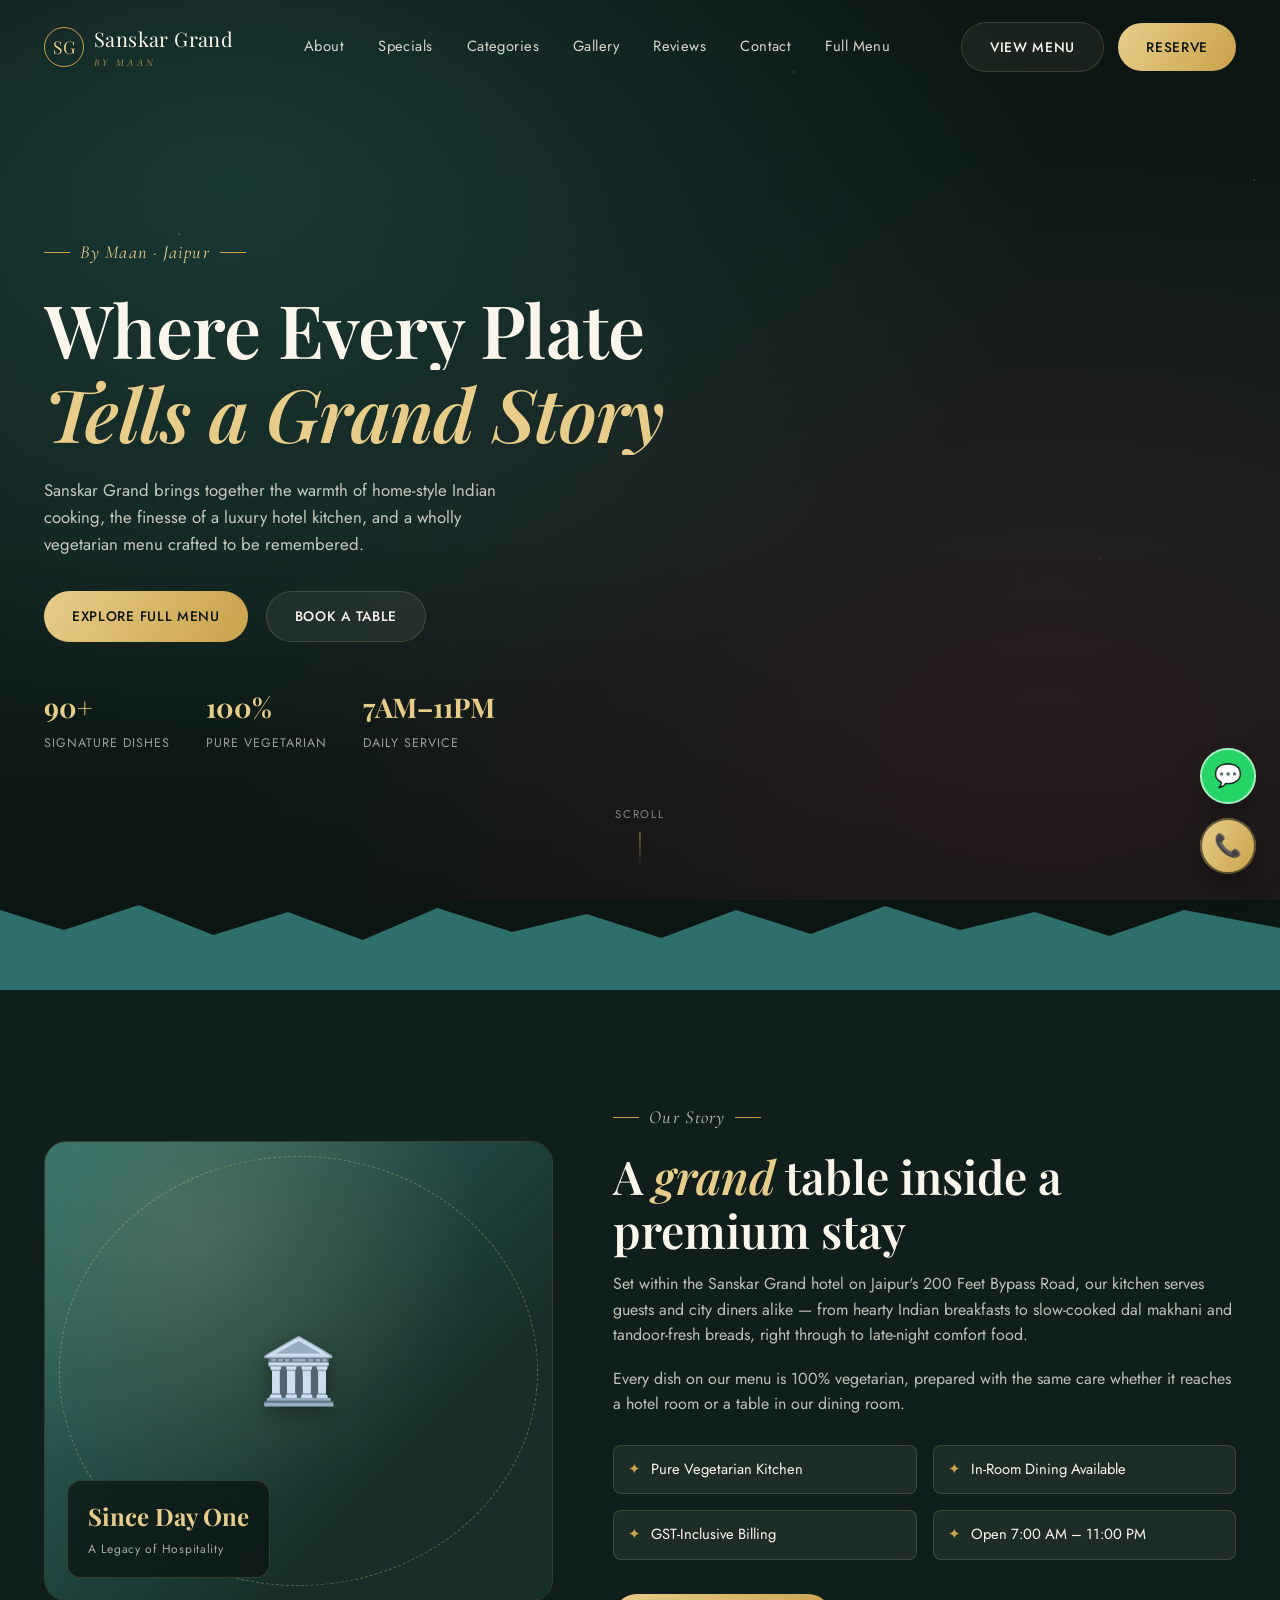
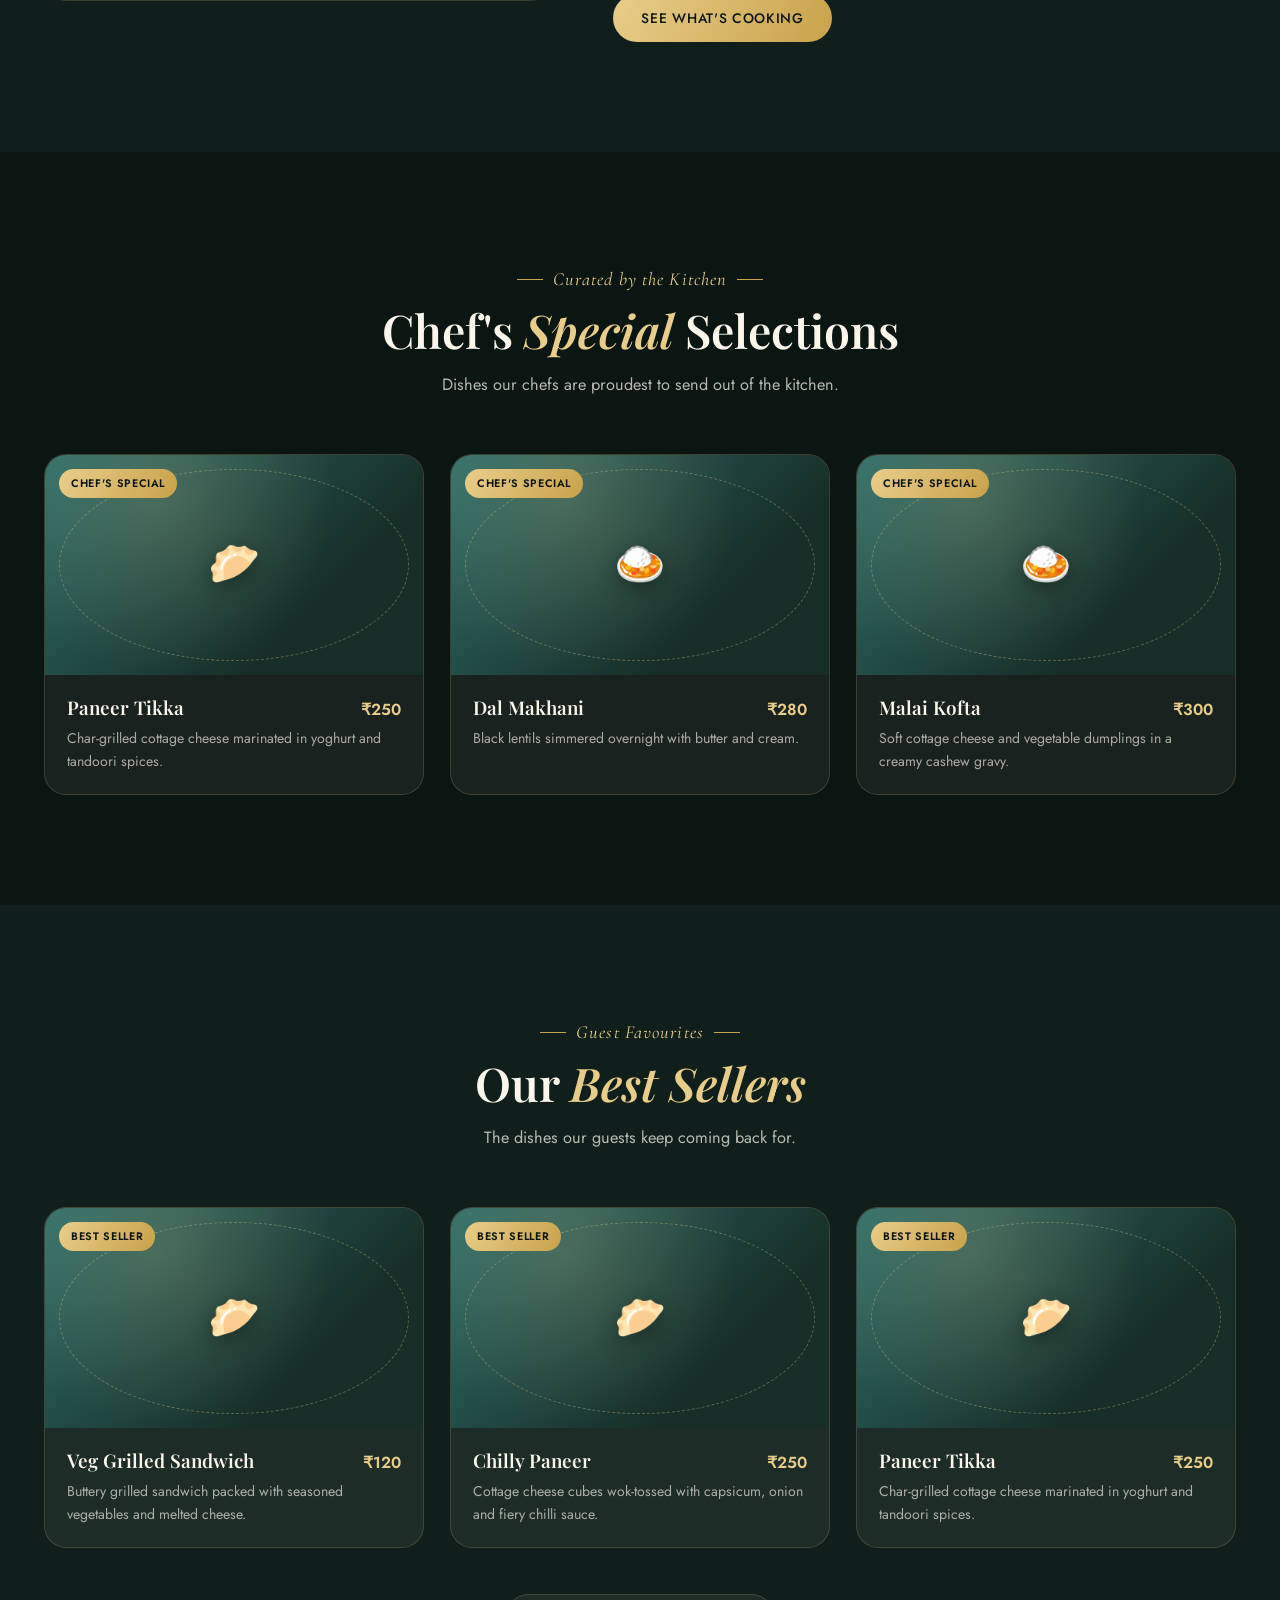
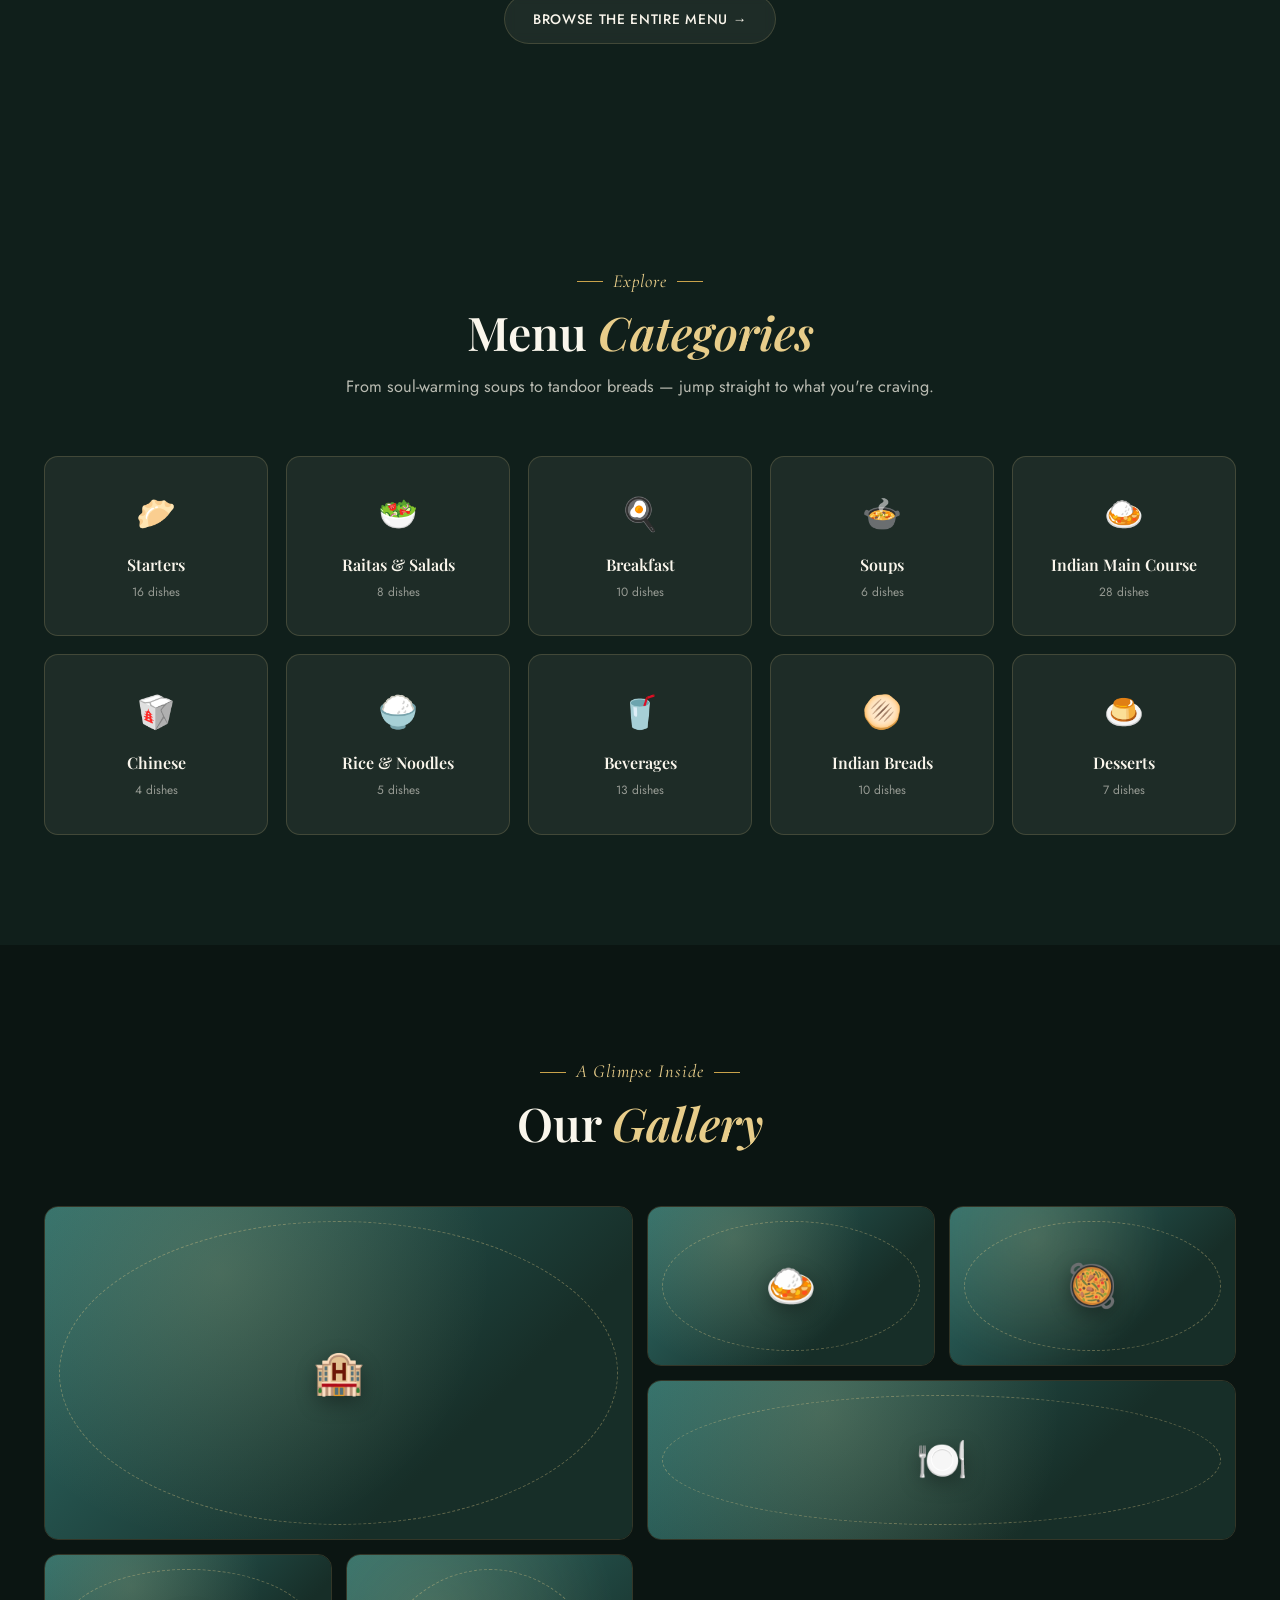
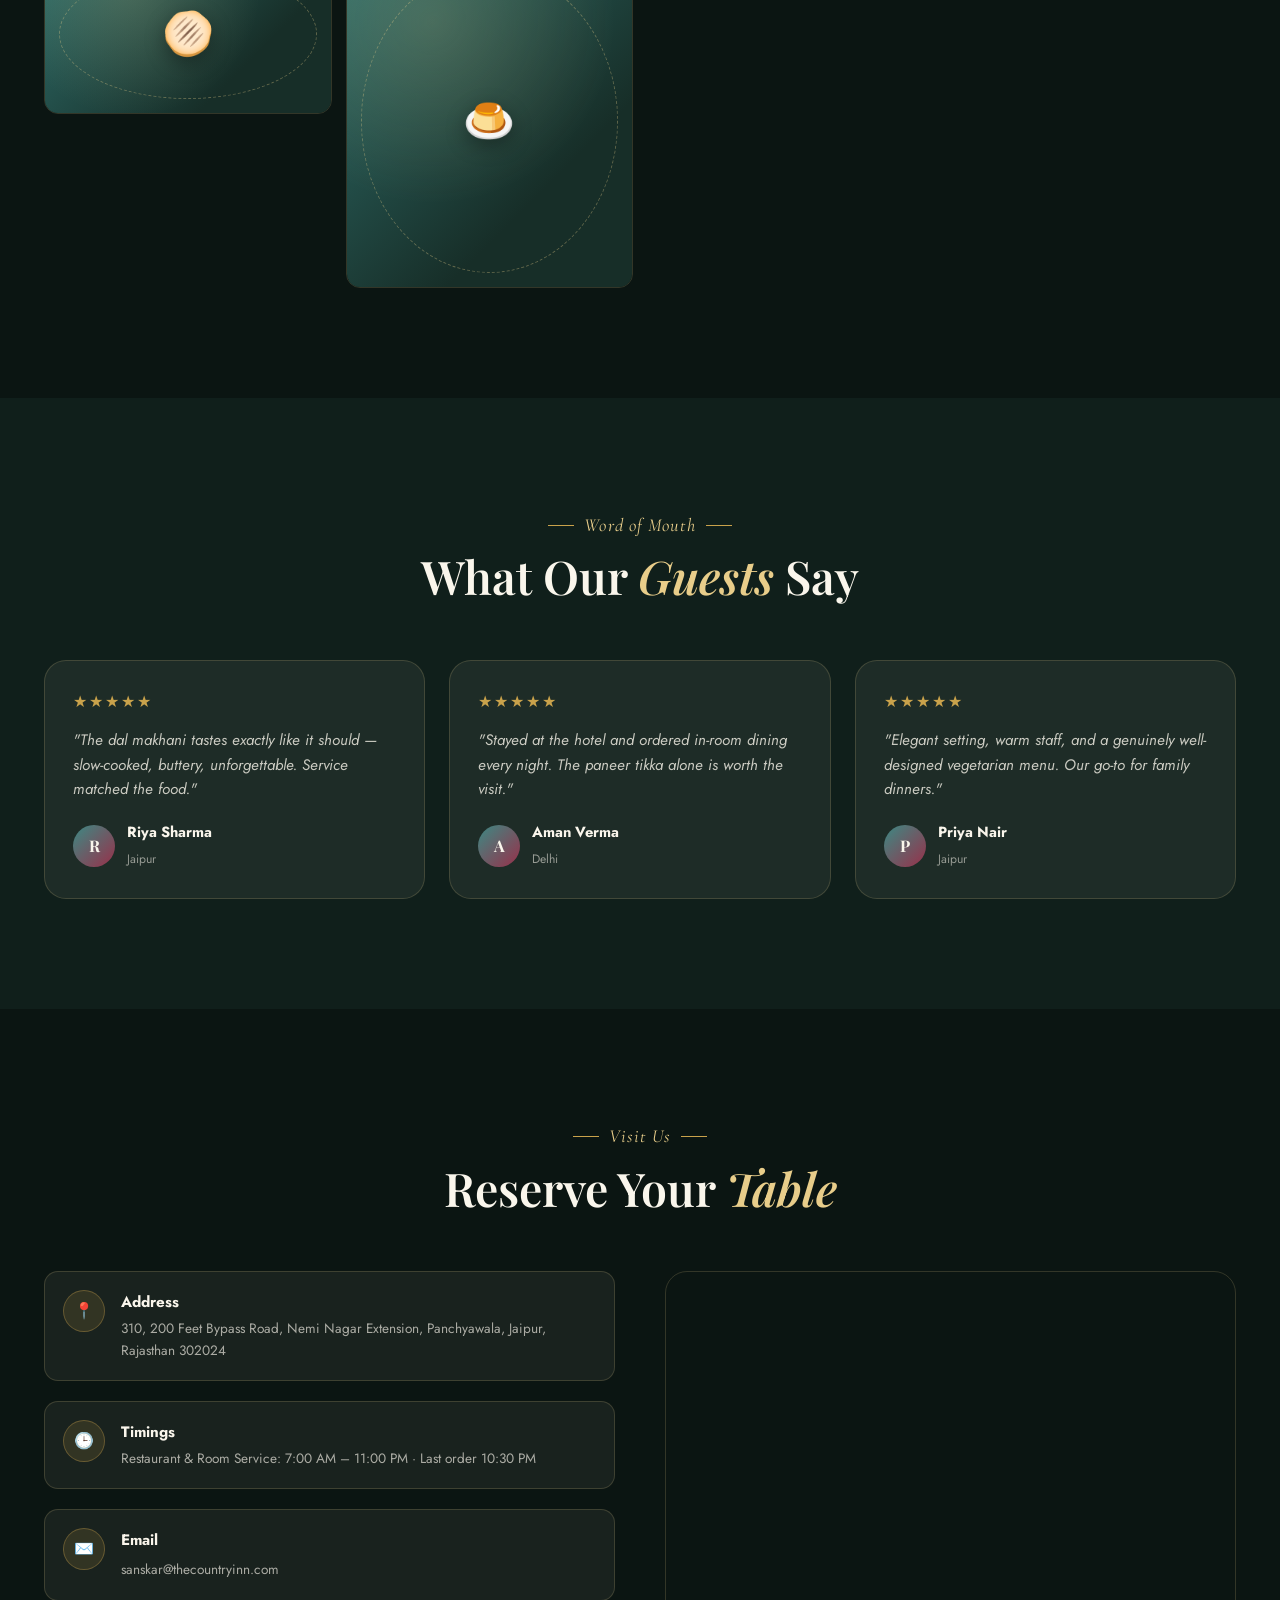
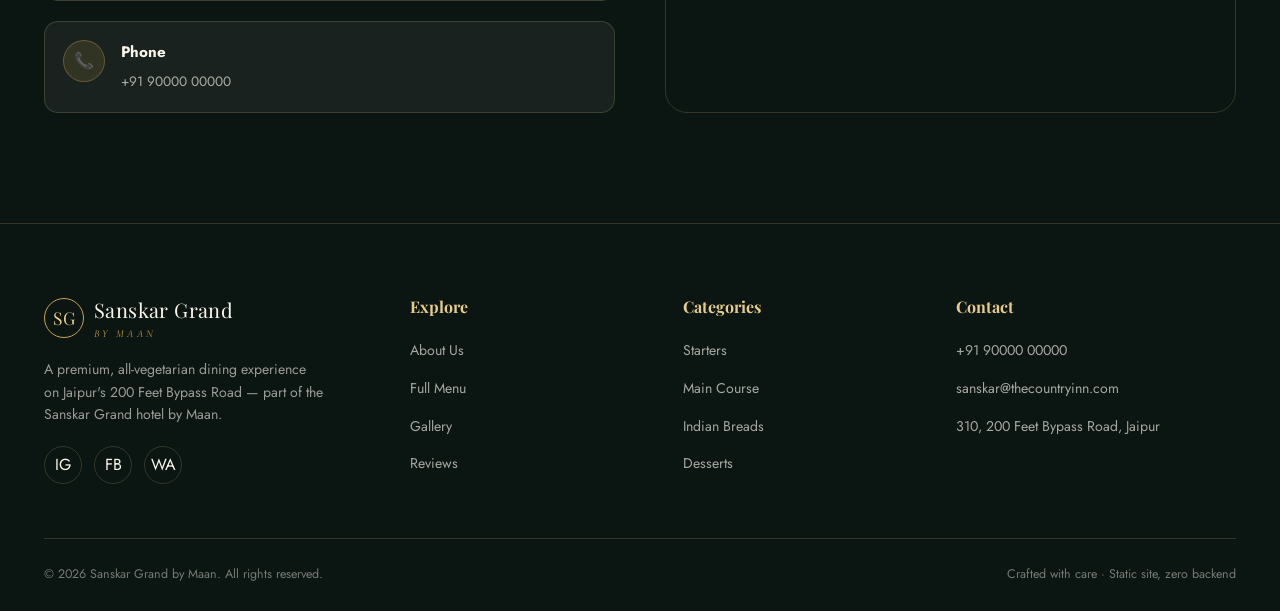
==== index.html @ 7cd7f36a "Update index.html" ====
<!DOCTYPE html>
<html lang="en">
<head>
<meta charset="UTF-8" />
<meta name="viewport" content="width=device-width, initial-scale=1.0" />
<title>Sanskar Grand by Maan | Luxury Dining & Stay in Jaipur</title>
<meta name="description" content="Sanskar Grand by Maan — a premium dining and stay experience on the 200 Feet Bypass Road, Jaipur. Explore our menu, book a table, and taste refined Indian, Chinese and continental cuisine." />
<meta name="keywords" content="Sanskar Grand, restaurant Jaipur, Maan hotel restaurant, fine dining Jaipur, veg restaurant Panchyawala" />
<meta name="author" content="Sanskar Grand by Maan" />
<link rel="canonical" href="https://sanskargrand.example.com/" />

<!-- Open Graph -->
<meta property="og:type" content="restaurant.menu" />
<meta property="og:title" content="Sanskar Grand by Maan | Luxury Dining in Jaipur" />
<meta property="og:description" content="A refined, all-vegetarian menu served in a premium hotel setting on Jaipur's 200 Feet Bypass Road." />
<meta property="og:image" content="images/hero-hotel.jpg" />

<link rel="icon" href="icons/favicon.svg" type="image/svg+xml" />

<!-- Fonts -->
<link rel="preconnect" href="https://fonts.googleapis.com" />
<link rel="preconnect" href="https://fonts.gstatic.com" crossorigin />
<link href="https://fonts.googleapis.com/css2?family=Playfair+Display:wght@500;600;700;800&family=Cormorant+Garamond:ital@1&family=Jost:wght@300;400;500;600&display=swap" rel="stylesheet" />

<link rel="stylesheet" href="css/style.css" />

<!-- Structured data for SEO -->
<script type="application/ld+json">
{
  "@context": "https://schema.org",
  "@type": "Restaurant",
  "name": "Sanskar Grand by Maan",
  "servesCuisine": ["Indian", "Chinese", "Continental"],
  "address": {
    "@type": "PostalAddress",
    "streetAddress": "310, 200 Feet Bypass Road, Nemi Nagar Extension, Panchyawala",
    "addressLocality": "Jaipur",
    "addressRegion": "Rajasthan",
    "postalCode": "302024",
    "addressCountry": "IN"
  },
  "servesCuisine": "Indian",
  "priceRange": "₹₹",
  "email": "sanskar@thecountryinn.com"
}
</script>
</head>
<body>

<!-- ==================== Loading Screen ==================== -->
<div id="loading-screen" aria-hidden="true">
  <div class="loader-crest">SG</div>
  <p class="loader-text">Setting the table…</p>
</div>

<!-- ==================== Navbar ==================== -->
<header class="navbar" id="navbar">
  <div class="container nav-inner">
    <a href="index.html" class="brand">
      <span class="brand-mark">SG</span>
      <span>Sanskar Grand<em>By Maan</em></span>
    </a>

    <nav class="nav-links" id="nav-links">
      <a href="index.html#about">About</a>
      <a href="index.html#specials">Specials</a>
      <a href="index.html#categories">Categories</a>
      <a href="index.html#gallery">Gallery</a>
      <a href="index.html#reviews">Reviews</a>
      <a href="index.html#contact">Contact</a>
      <a href="menu.html">Full Menu</a>
    </nav>

    <div class="nav-cta">
      <a href="menu.html" class="btn btn-outline">View Menu</a>
      <a href="tel:+919000000000" class="btn btn-gold">Reserve</a>
      <button class="nav-toggle" id="nav-toggle" aria-label="Toggle navigation menu">
        <span></span><span></span><span></span>
      </button>
    </div>
  </div>
</header>

<!-- ==================== Hero ==================== -->
<section class="hero">
  <div class="hero-parallax-layer" aria-hidden="true"></div>
  <div class="container hero-inner">
    <div class="hero-copy">
      <p class="eyebrow">By Maan · Jaipur</p>
      <h1 class="hero-title">
        <span class="line"><span>Where Every Plate</span></span>
        <span class="line"><span>Tells a Grand Story</span></span>
      </h1>
      <p class="hero-desc">
        Sanskar Grand brings together the warmth of home-style Indian cooking, the finesse
        of a luxury hotel kitchen, and a wholly vegetarian menu crafted to be remembered.
      </p>
      <div class="hero-actions">
        <a href="menu.html" class="btn btn-gold">Explore Full Menu</a>
        <a href="#contact" class="btn btn-outline">Book a Table</a>
      </div>
      <div class="hero-stats">
        <div><strong>90+</strong><span>Signature Dishes</span></div>
        <div><strong>100%</strong><span>Pure Vegetarian</span></div>
        <div><strong>7AM–11PM</strong><span>Daily Service</span></div>
      </div>
    </div>

    <div class="hero-visual" aria-hidden="true">
      <div class="hero-card card-back">
        <div class="plate-placeholder" style="aspect-ratio:4/3;border-radius:14px;"><span>🍛</span></div>
        <span class="tag">Main Course</span>
        <h4>Butter Paneer Masala</h4>
        <p>Velvety tomato-butter gravy</p>
      </div>
      <div class="hero-card card-front">
        <div class="plate-placeholder" style="aspect-ratio:4/3;border-radius:14px;"><span>🍮</span></div>
        <span class="tag">Dessert</span>
        <h4>Hot Gulab Jamun</h4>
        <p>Served warm, rose-scented syrup</p>
      </div>
    </div>
  </div>

  <div class="scroll-cue"><span>Scroll</span><span class="stick"></span></div>
</section>

<div class="torn-divider" aria-hidden="true">
  <svg viewBox="0 0 1200 90" preserveAspectRatio="none"><path d="M0,10 L60,30 L130,5 L200,35 L270,12 L340,40 L410,8 L480,32 L550,14 L620,38 L690,10 L760,34 L830,6 L900,30 L970,12 L1040,36 L1110,10 L1200,28 L1200,90 L0,90 Z" fill="#2f6f6b"></path></svg>
</div>

<!-- ==================== About ==================== -->
<section class="about" id="about">
  <div class="container about-grid">
    <div class="about-media reveal">
      <div class="plate-placeholder" style="height:100%;"><span style="font-size:4rem;">🏛️</span></div>
      <div class="badge-float">
        <strong>Since Day One</strong>
        <span>A Legacy of Hospitality</span>
      </div>
    </div>
    <div class="about-copy reveal reveal-delay-1">
      <p class="eyebrow">Our Story</p>
      <h2 class="section-title">A <em>grand</em> table inside a premium stay</h2>
      <p>
        Set within the Sanskar Grand hotel on Jaipur's 200 Feet Bypass Road, our kitchen
        serves guests and city diners alike — from hearty Indian breakfasts to slow-cooked
        dal makhani and tandoor-fresh breads, right through to late-night comfort food.
      </p>
      <p>
        Every dish on our menu is 100% vegetarian, prepared with the same care whether it
        reaches a hotel room or a table in our dining room.
      </p>
      <ul class="about-list">
        <li>Pure Vegetarian Kitchen</li>
        <li>In-Room Dining Available</li>
        <li>GST-Inclusive Billing</li>
        <li>Open 7:00 AM – 11:00 PM</li>
      </ul>
      <a href="menu.html" class="btn btn-gold">See What's Cooking</a>
    </div>
  </div>
</section>

<!-- ==================== Chef Special ==================== -->
<section class="spotlight" id="specials">
  <div class="container">
    <div class="section-head reveal">
      <p class="eyebrow">Curated by the Kitchen</p>
      <h2 class="section-title">Chef's <em>Special</em> Selections</h2>
      <p class="section-sub" style="margin:0 auto;">Dishes our chefs are proudest to send out of the kitchen.</p>
    </div>
    <div class="spotlight-track" id="chef-special-grid">
      <!-- populated by app.js from data/menu.json -->
    </div>
  </div>
</section>

<!-- ==================== Best Seller ==================== -->
<section class="spotlight" style="background:var(--navy-800);">
  <div class="container">
    <div class="section-head reveal">
      <p class="eyebrow">Guest Favourites</p>
      <h2 class="section-title">Our <em>Best Sellers</em></h2>
      <p class="section-sub" style="margin:0 auto;">The dishes our guests keep coming back for.</p>
    </div>
    <div class="spotlight-track" id="best-seller-grid">
      <!-- populated by app.js -->
    </div>
    <div class="section-cta reveal">
      <a href="menu.html" class="btn btn-outline">Browse the Entire Menu →</a>
    </div>
  </div>
</section>

<!-- ==================== Categories ==================== -->
<section class="categories" id="categories">
  <div class="container">
    <div class="section-head reveal">
      <p class="eyebrow">Explore</p>
      <h2 class="section-title">Menu <em>Categories</em></h2>
      <p class="section-sub" style="margin:0 auto;">From soul-warming soups to tandoor breads — jump straight to what you're craving.</p>
    </div>
    <div class="cat-grid" id="category-grid">
      <!-- populated by app.js -->
    </div>
  </div>
</section>

<!-- ==================== Gallery ==================== -->
<section class="gallery" id="gallery">
  <div class="container">
    <div class="section-head reveal">
      <p class="eyebrow">A Glimpse Inside</p>
      <h2 class="section-title">Our <em>Gallery</em></h2>
    </div>
    <div class="gallery-grid">
      <figure class="reveal"><div class="plate-placeholder" style="height:100%;"><span>🏨</span></div><figcaption>The Facade at Night</figcaption></figure>
      <figure class="reveal reveal-delay-1"><div class="plate-placeholder" style="height:100%;"><span>🍛</span></div><figcaption>Main Course Spread</figcaption></figure>
      <figure class="reveal reveal-delay-2"><div class="plate-placeholder" style="height:100%;"><span>🥘</span></div><figcaption>Live Kitchen</figcaption></figure>
      <figure class="reveal reveal-delay-3"><div class="plate-placeholder" style="height:100%;"><span>🍽️</span></div><figcaption>The Dining Room</figcaption></figure>
      <figure class="reveal"><div class="plate-placeholder" style="height:100%;"><span>🫓</span></div><figcaption>Tandoor Breads</figcaption></figure>
      <figure class="reveal reveal-delay-1"><div class="plate-placeholder" style="height:100%;"><span>🍮</span></div><figcaption>Dessert Table</figcaption></figure>
    </div>
  </div>
</section>

<!-- ==================== Reviews ==================== -->
<section class="reviews" id="reviews">
  <div class="container">
    <div class="section-head reveal">
      <p class="eyebrow">Word of Mouth</p>
      <h2 class="section-title">What Our <em>Guests</em> Say</h2>
    </div>
    <div class="review-track">
      <div class="review-card reveal">
        <div class="stars">★★★★★</div>
        <p>"The dal makhani tastes exactly like it should — slow-cooked, buttery, unforgettable. Service matched the food."</p>
        <div class="review-person">
          <div class="review-avatar">R</div>
          <div><strong>Riya Sharma</strong><span>Jaipur</span></div>
        </div>
      </div>
      <div class="review-card reveal reveal-delay-1">
        <div class="stars">★★★★★</div>
        <p>"Stayed at the hotel and ordered in-room dining every night. The paneer tikka alone is worth the visit."</p>
        <div class="review-person">
          <div class="review-avatar">A</div>
          <div><strong>Aman Verma</strong><span>Delhi</span></div>
        </div>
      </div>
      <div class="review-card reveal reveal-delay-2">
        <div class="stars">★★★★★</div>
        <p>"Elegant setting, warm staff, and a genuinely well-designed vegetarian menu. Our go-to for family dinners."</p>
        <div class="review-person">
          <div class="review-avatar">P</div>
          <div><strong>Priya Nair</strong><span>Jaipur</span></div>
        </div>
      </div>
    </div>
  </div>
</section>

<!-- ==================== Contact ==================== -->
<section class="contact" id="contact">
  <div class="container">
    <div class="section-head reveal">
      <p class="eyebrow">Visit Us</p>
      <h2 class="section-title">Reserve Your <em>Table</em></h2>
    </div>
    <div class="contact-grid">
      <div class="contact-info reveal">
        <div class="info-row">
          <div class="icon-badge">📍</div>
          <div><h5>Address</h5><p>310, 200 Feet Bypass Road, Nemi Nagar Extension, Panchyawala, Jaipur, Rajasthan 302024</p></div>
        </div>
        <div class="info-row">
          <div class="icon-badge">🕒</div>
          <div><h5>Timings</h5><p>Restaurant & Room Service: 7:00 AM – 11:00 PM · Last order 10:30 PM</p></div>
        </div>
        <div class="info-row">
          <div class="icon-badge">✉️</div>
          <div><h5>Email</h5><a href="mailto:sanskar@thecountryinn.com">sanskar@thecountryinn.com</a></div>
        </div>
        <div class="info-row">
          <div class="icon-badge">📞</div>
          <div><h5>Phone</h5><a href="tel:+919000000000">+91 90000 00000</a></div>
        </div>
      </div>
      <div class="map-wrap reveal reveal-delay-1">
        <iframe
          title="Sanskar Grand location map"
          src="https://www.google.com/maps?q=Sanskar+grand+by+maan,+Panchyawala,+Jaipur,+Rajasthan+302024&output=embed"
          loading="lazy"
          referrerpolicy="no-referrer-when-downgrade">
        </iframe>
      </div>
    </div>
  </div>
</section>

<!-- ==================== Footer ==================== -->
<footer class="site-footer">
  <div class="container">
    <div class="footer-grid">
      <div class="footer-brand">
        <a href="index.html" class="brand"><span class="brand-mark">SG</span><span>Sanskar Grand<em>By Maan</em></span></a>
        <p>A premium, all-vegetarian dining experience on Jaipur's 200 Feet Bypass Road — part of the Sanskar Grand hotel by Maan.</p>
        <div class="footer-social">
          <a href="#" aria-label="Instagram">IG</a>
          <a href="#" aria-label="Facebook">FB</a>
          <a href="https://wa.me/919000000000" aria-label="WhatsApp">WA</a>
        </div>
      </div>
      <div class="footer-col">
        <h6>Explore</h6>
        <ul>
          <li><a href="index.html#about">About Us</a></li>
          <li><a href="menu.html">Full Menu</a></li>
          <li><a href="index.html#gallery">Gallery</a></li>
          <li><a href="index.html#reviews">Reviews</a></li>
        </ul>
      </div>
      <div class="footer-col">
        <h6>Categories</h6>
        <ul>
          <li><a href="menu.html?category=starters">Starters</a></li>
          <li><a href="menu.html?category=main-course">Main Course</a></li>
          <li><a href="menu.html?category=breads">Indian Breads</a></li>
          <li><a href="menu.html?category=desserts">Desserts</a></li>
        </ul>
      </div>
      <div class="footer-col">
        <h6>Contact</h6>
        <ul>
          <li><a href="tel:+919000000000">+91 90000 00000</a></li>
          <li><a href="mailto:sanskar@thecountryinn.com">sanskar@thecountryinn.com</a></li>
          <li><a href="#contact">310, 200 Feet Bypass Road, Jaipur</a></li>
        </ul>
      </div>
    </div>
    <div class="footer-bottom">
      <span>© <span id="year"></span> Sanskar Grand by Maan. All rights reserved.</span>
      <span>Crafted with care · Static site, zero backend</span>
    </div>
  </div>
</footer>

<!-- ==================== Floating Actions ==================== -->
<div class="floating-actions">
  <a class="fab fab-whatsapp" href="https://wa.me/919000000000" target="_blank" rel="noopener" aria-label="Chat on WhatsApp">💬</a>
  <a class="fab fab-call" href="tel:+919000000000" aria-label="Call the restaurant">📞</a>
</div>

<script src="js/storage.js"></script>
<script src="js/app.js"></script>
</body>
</html>
---- css/style.css ----
/* ==============================================================
   style.css — Sanskar Grand · Homepage
   Design language: "Gilded Rajasthan Night" — a deep charcoal-teal
   backdrop with brushed-gold detailing and a maroon accent, echoing
   the hotel's own printed menu (teal torn-paper bands, gold crest,
   maroon script). The recurring signature motif is the diagonal
   "torn teal edge" divider lifted straight from that menu card.
   ============================================================== */

/* ---------------------- Design Tokens ------------------------ */
:root {
  /* Color */
  --navy-900: #0b1512;
  --navy-800: #101f1b;
  --navy-700: #172e28;
  --teal-600: #2f6f6b;
  --teal-500: #3c8a84;
  --teal-glow: rgba(60, 138, 132, 0.35);
  --gold-500: #c9a24b;
  --gold-300: #e8cd8a;
  --gold-100: #f6e9c8;
  --maroon-600: #7a2338;
  --maroon-500: #98304a;
  --cream-100: #faf6ec;
  --cream-200: #f2ead6;
  --ink-900: #14201d;

  /* Surfaces */
  --surface-glass: rgba(250, 246, 236, 0.06);
  --surface-glass-strong: rgba(250, 246, 236, 0.1);
  --border-glass: rgba(232, 205, 138, 0.18);

  /* Type */
  --font-display: "Playfair Display", "Georgia", serif;
  --font-body: "Jost", "Segoe UI", sans-serif;
  --font-script: "Cormorant Garamond", serif;

  /* Motion */
  --ease-luxury: cubic-bezier(0.22, 1, 0.36, 1);
  --dur-fast: 0.25s;
  --dur-med: 0.55s;
  --dur-slow: 1.1s;

  /* Layout */
  --container: 1240px;
  --radius-lg: 22px;
  --radius-md: 14px;
  --radius-sm: 8px;
}

/* ------------------------- Reset ------------------------------ */
* { margin: 0; padding: 0; box-sizing: border-box; }

html { scroll-behavior: smooth; overflow-x: hidden; width: 100%; }

body {
  font-family: var(--font-body);
  background: var(--navy-900);
  color: var(--cream-100);
  line-height: 1.6;
  overflow-x: hidden;
  -webkit-font-smoothing: antialiased;
}

img { max-width: 100%; display: block; }
a { color: inherit; text-decoration: none; }
ul { list-style: none; }
button { font-family: inherit; cursor: pointer; border: none; background: none; color: inherit; }
h1, h2, h3, h4 { font-family: var(--font-display); font-weight: 600; line-height: 1.15; }

.container {
  width: 100%;
  max-width: var(--container);
  margin: 0 auto;
  padding: 0 24px;
}

::selection { background: var(--gold-500); color: var(--navy-900); }

/* Reduced motion respect */
@media (prefers-reduced-motion: reduce) {
  *, *::before, *::after {
    animation-duration: 0.001ms !important;
    animation-iteration-count: 1 !important;
    transition-duration: 0.001ms !important;
    scroll-behavior: auto !important;
  }
}

/* Visible keyboard focus */
a:focus-visible, button:focus-visible, input:focus-visible {
  outline: 2px solid var(--gold-300);
  outline-offset: 3px;
  border-radius: 4px;
}

/* -------------------- Eyebrow / Section Heads ------------------ */
.eyebrow {
  display: inline-flex;
  align-items: center;
  gap: 10px;
  font-family: var(--font-script);
  font-style: italic;
  font-size: 1.15rem;
  color: var(--gold-300);
  letter-spacing: 0.06em;
  margin-bottom: 10px;
}
.eyebrow::before, .eyebrow::after {
  content: "";
  width: 26px;
  height: 1px;
  background: var(--gold-500);
}

.section-title {
  font-size: clamp(2rem, 4vw, 2.9rem);
  color: var(--cream-100);
  margin-bottom: 14px;
}
.section-title em {
  font-style: italic;
  color: var(--gold-300);
}

.section-sub {
  max-width: 620px;
  color: rgba(250, 246, 236, 0.72);
  font-size: 1.02rem;
}

.section-head {
  text-align: center;
  margin-bottom: 56px;
}
.section-head.left { text-align: left; margin-left: 0; }

section { position: relative; padding: 110px 0; }

/* -------------------- Torn Teal Divider (signature) -------------------- */
/* This jagged diagonal band is the recurring signature element,
   pulled directly from the printed Sanskar Grand menu artwork. */
.torn-divider {
  position: relative;
  height: 90px;
  width: 100%;
  overflow: hidden;
  pointer-events: none;
}
.torn-divider svg { width: 100%; height: 100%; display: block; }

/* ============================================================
   Loading Screen
   ============================================================ */
#loading-screen {
  position: fixed;
  inset: 0;
  z-index: 9999;
  background: var(--navy-900);
  display: flex;
  align-items: center;
  justify-content: center;
  flex-direction: column;
  gap: 18px;
  transition: opacity var(--dur-slow) var(--ease-luxury), visibility var(--dur-slow);
}
#loading-screen.hidden {
  opacity: 0;
  visibility: hidden;
  pointer-events: none;
}
.loader-crest {
  width: 78px;
  height: 78px;
  border-radius: 50%;
  border: 1px solid var(--gold-500);
  display: flex;
  align-items: center;
  justify-content: center;
  font-family: var(--font-display);
  font-size: 1.6rem;
  color: var(--gold-300);
  position: relative;
  animation: crest-breathe 2.4s ease-in-out infinite;
}
.loader-crest::before {
  content: "";
  position: absolute;
  inset: -10px;
  border-radius: 50%;
  border: 1px solid rgba(201, 162, 75, 0.35);
  animation: crest-ring 2.4s ease-in-out infinite;
}
@keyframes crest-breathe {
  0%, 100% { transform: scale(1); }
  50% { transform: scale(1.06); }
}
@keyframes crest-ring {
  0% { transform: scale(0.85); opacity: 0.9; }
  100% { transform: scale(1.35); opacity: 0; }
}
.loader-text {
  font-family: var(--font-script);
  font-style: italic;
  letter-spacing: 0.08em;
  color: rgba(250, 246, 236, 0.7);
  font-size: 0.95rem;
}

/* ============================================================
   Navbar
   ============================================================ */
.navbar {
  position: fixed;
  top: 0;
  left: 0;
  right: 0;
  z-index: 900;
  padding: 22px 0;
  transition: all var(--dur-med) var(--ease-luxury);
}
.navbar.scrolled {
  padding: 12px 0;
  background: rgba(11, 21, 18, 0.78);
  backdrop-filter: blur(16px) saturate(140%);
  -webkit-backdrop-filter: blur(16px) saturate(140%);
  border-bottom: 1px solid var(--border-glass);
}
.nav-inner {
  display: flex;
  align-items: center;
  justify-content: space-between;
}
.brand {
  display: flex;
  align-items: center;
  gap: 10px;
  font-family: var(--font-display);
  font-size: 1.25rem;
  letter-spacing: 0.02em;
}
.brand-mark {
  width: 40px;
  height: 40px;
  border-radius: 50%;
  border: 1px solid var(--gold-500);
  display: flex;
  align-items: center;
  justify-content: center;
  color: var(--gold-300);
  font-size: 1.1rem;
}
.brand span em {
  display: block;
  font-family: var(--font-script);
  font-style: italic;
  font-size: 0.65rem;
  letter-spacing: 0.3em;
  color: var(--gold-500);
  text-transform: uppercase;
}

.nav-links {
  display: flex;
  align-items: center;
  gap: 34px;
}
.nav-links a {
  position: relative;
  font-size: 0.92rem;
  letter-spacing: 0.03em;
  color: rgba(250, 246, 236, 0.85);
  padding: 4px 0;
}
.nav-links a::after {
  content: "";
  position: absolute;
  left: 0; bottom: -2px;
  width: 0;
  height: 1px;
  background: var(--gold-500);
  transition: width var(--dur-fast) var(--ease-luxury);
}
.nav-links a:hover::after,
.nav-links a.active::after { width: 100%; }

.nav-cta {
  display: flex;
  align-items: center;
  gap: 14px;
}

.btn {
  display: inline-flex;
  align-items: center;
  gap: 8px;
  padding: 13px 28px;
  border-radius: 999px;
  font-size: 0.86rem;
  letter-spacing: 0.05em;
  text-transform: uppercase;
  font-weight: 500;
  position: relative;
  overflow: hidden;
  isolation: isolate;
  transition: transform var(--dur-fast) var(--ease-luxury), box-shadow var(--dur-fast) var(--ease-luxury);
}
.btn-gold {
  background: linear-gradient(120deg, var(--gold-300), var(--gold-500));
  color: var(--navy-900);
}
.btn-gold:hover { transform: translateY(-2px); box-shadow: 0 12px 30px -8px rgba(201, 162, 75, 0.55); }
.btn-outline {
  border: 1px solid var(--border-glass);
  color: var(--cream-100);
  background: var(--surface-glass);
  backdrop-filter: blur(6px);
}
.btn-outline:hover { border-color: var(--gold-500); transform: translateY(-2px); }

/* Ripple effect */
.btn .ripple {
  position: absolute;
  border-radius: 50%;
  transform: scale(0);
  background: rgba(255, 255, 255, 0.45);
  animation: ripple 0.6s var(--ease-luxury);
  pointer-events: none;
}
@keyframes ripple {
  to { transform: scale(3.2); opacity: 0; }
}

.nav-toggle {
  display: none;
  flex-direction: column;
  gap: 5px;
  width: 30px;
}
.nav-toggle span {
  height: 2px;
  background: var(--gold-300);
  border-radius: 2px;
  transition: all var(--dur-fast) var(--ease-luxury);
}
.nav-toggle.open span:nth-child(1) { transform: translateY(7px) rotate(45deg); }
.nav-toggle.open span:nth-child(2) { opacity: 0; }
.nav-toggle.open span:nth-child(3) { transform: translateY(-7px) rotate(-45deg); }

/* ============================================================
   Hero
   ============================================================ */
.hero {
  position: relative;
  min-height: 100vh;
  display: flex;
  align-items: center;
  overflow: hidden;
  background:
    radial-gradient(ellipse at 18% 20%, rgba(60, 138, 132, 0.28), transparent 55%),
    radial-gradient(ellipse at 82% 80%, rgba(122, 35, 56, 0.25), transparent 55%),
    linear-gradient(180deg, var(--navy-900), var(--navy-800) 60%, var(--navy-900));
}
.hero-parallax-layer {
  position: absolute;
  inset: -10%;
  background-image:
    radial-gradient(2px 2px at 20% 30%, rgba(232,205,138,0.55) 0, transparent 60%),
    radial-gradient(2px 2px at 60% 15%, rgba(232,205,138,0.4) 0, transparent 60%),
    radial-gradient(1.5px 1.5px at 80% 60%, rgba(232,205,138,0.5) 0, transparent 60%),
    radial-gradient(1.5px 1.5px at 35% 75%, rgba(232,205,138,0.35) 0, transparent 60%),
    radial-gradient(2px 2px at 90% 25%, rgba(232,205,138,0.45) 0, transparent 60%);
  will-change: transform;
}
.hero-inner {
  position: relative;
  z-index: 2;
  display: grid;
  grid-template-columns: 1.1fr 0.9fr;
  gap: 40px;
  align-items: center;
  padding-top: 90px;
}
.hero-copy .eyebrow { margin-bottom: 18px; }
.hero-title {
  font-size: clamp(2.6rem, 6vw, 4.6rem);
  letter-spacing: -0.01em;
  margin-bottom: 22px;
}
.hero-title .line { display: block; overflow: hidden; }
.hero-title .line span {
  display: inline-block;
  transform: translateY(110%);
  animation: rise 1s var(--ease-luxury) forwards;
}
.hero-title .line:nth-child(1) span { animation-delay: 0.35s; }
.hero-title .line:nth-child(2) span { animation-delay: 0.5s; color: var(--gold-300); font-style: italic; }
@keyframes rise { to { transform: translateY(0); } }

.hero-desc {
  color: rgba(250, 246, 236, 0.78);
  max-width: 480px;
  margin-bottom: 34px;
  font-size: 1.05rem;
}
.hero-actions { display: flex; gap: 18px; flex-wrap: wrap; margin-bottom: 44px; }

.hero-stats {
  display: flex;
  gap: 36px;
}
.hero-stats div strong {
  display: block;
  font-family: var(--font-display);
  font-size: 1.7rem;
  color: var(--gold-300);
}
.hero-stats div span {
  font-size: 0.78rem;
  letter-spacing: 0.08em;
  text-transform: uppercase;
  color: rgba(250, 246, 236, 0.6);
}

/* Hero visual: layered glass "plate" card */
.hero-visual {
  position: relative;
  display: flex;
  align-items: center;
  justify-content: center;
  height: 520px;
}
.hero-card {
  position: absolute;
  width: 320px;
  border-radius: var(--radius-lg);
  background: var(--surface-glass);
  border: 1px solid var(--border-glass);
  backdrop-filter: blur(18px);
  -webkit-backdrop-filter: blur(18px);
  box-shadow: 0 30px 70px -30px rgba(0,0,0,0.6);
  padding: 20px;
  animation: float 6s ease-in-out infinite;
}
.hero-card.card-back {
  top: 60px; right: -10px;
  width: 260px;
  transform: rotate(8deg);
  animation-delay: 0.6s;
  opacity: 0.7;
}
.hero-card.card-front {
  bottom: 20px; left: 0;
  transform: rotate(-4deg);
}
.hero-card img { border-radius: var(--radius-md); aspect-ratio: 4/3; object-fit: cover; margin-bottom: 12px; }
.hero-card .tag {
  display: inline-block;
  font-size: 0.7rem;
  letter-spacing: 0.08em;
  text-transform: uppercase;
  padding: 4px 10px;
  border-radius: 999px;
  background: rgba(201,162,75,0.15);
  color: var(--gold-300);
  border: 1px solid rgba(201,162,75,0.4);
  margin-bottom: 8px;
}
.hero-card h4 { font-size: 1.05rem; margin-bottom: 4px; }
.hero-card p { font-size: 0.85rem; color: rgba(250,246,236,0.65); }
@keyframes float {
  0%, 100% { transform: translateY(0) rotate(-4deg); }
  50% { transform: translateY(-16px) rotate(-2deg); }
}
.card-back { animation-name: floatBack; }
@keyframes floatBack {
  0%, 100% { transform: translateY(0) rotate(8deg); }
  50% { transform: translateY(-12px) rotate(6deg); }
}

.scroll-cue {
  position: absolute;
  bottom: 34px; left: 50%;
  transform: translateX(-50%);
  display: flex; flex-direction: column; align-items: center; gap: 8px;
  font-size: 0.7rem; letter-spacing: 0.15em; text-transform: uppercase;
  color: rgba(250,246,236,0.5);
  z-index: 2;
}
.scroll-cue .stick {
  width: 1px; height: 34px;
  background: linear-gradient(var(--gold-500), transparent);
  animation: stick-scroll 1.8s ease-in-out infinite;
}
@keyframes stick-scroll {
  0% { transform: scaleY(0); transform-origin: top; }
  50% { transform: scaleY(1); transform-origin: top; }
  51% { transform-origin: bottom; }
  100% { transform: scaleY(0); transform-origin: bottom; }
}

/* ============================================================
   Reveal-on-scroll utility
   ============================================================ */
.reveal {
  opacity: 0;
  transform: translateY(36px);
  transition: opacity 0.9s var(--ease-luxury), transform 0.9s var(--ease-luxury);
}
.reveal.in-view { opacity: 1; transform: translateY(0); }
.reveal-delay-1.in-view { transition-delay: 0.12s; }
.reveal-delay-2.in-view { transition-delay: 0.24s; }
.reveal-delay-3.in-view { transition-delay: 0.36s; }

/* ============================================================
   About Section
   ============================================================ */
.about { background: var(--navy-800); }
.about-grid {
  display: grid;
  grid-template-columns: 0.9fr 1.1fr;
  gap: 60px;
  align-items: center;
}
.about-media {
  position: relative;
  height: 460px;
  border-radius: var(--radius-lg);
  overflow: hidden;
  border: 1px solid var(--border-glass);
}
.about-media img { width: 100%; height: 100%; object-fit: cover; }
.about-media .badge-float {
  position: absolute;
  bottom: 22px; left: 22px;
  background: rgba(11,21,18,0.75);
  backdrop-filter: blur(10px);
  border: 1px solid var(--border-glass);
  padding: 16px 20px;
  border-radius: var(--radius-md);
}
.about-media .badge-float strong { font-family: var(--font-display); color: var(--gold-300); font-size: 1.5rem; display: block; }
.about-media .badge-float span { font-size: 0.75rem; letter-spacing: 0.06em; color: rgba(250,246,236,0.65); }

.about-copy p { color: rgba(250,246,236,0.75); margin-bottom: 18px; }
.about-list {
  display: grid;
  grid-template-columns: 1fr 1fr;
  gap: 16px;
  margin: 28px 0 34px;
}
.about-list li {
  display: flex; align-items: center; gap: 10px;
  font-size: 0.92rem;
  padding: 12px 14px;
  border: 1px solid var(--border-glass);
  border-radius: var(--radius-sm);
  background: var(--surface-glass);
}
.about-list li::before {
  content: "✦";
  color: var(--gold-500);
}

/* ============================================================
   Chef Special / Best Seller (shared "spotlight" layout)
   ============================================================ */
.spotlight { background: var(--navy-900); }
.spotlight-track {
  display: grid;
  grid-template-columns: repeat(3, 1fr);
  gap: 26px;
}
.dish-card {
  position: relative;
  border-radius: var(--radius-lg);
  overflow: hidden;
  background: var(--surface-glass);
  border: 1px solid var(--border-glass);
  transition: transform var(--dur-med) var(--ease-luxury), box-shadow var(--dur-med) var(--ease-luxury);
}
.dish-card:hover {
  transform: translateY(-10px);
  box-shadow: 0 30px 60px -25px rgba(0,0,0,0.6);
}
.dish-media { position: relative; height: 220px; overflow: hidden; }
.dish-media img { width: 100%; height: 100%; object-fit: cover; transition: transform var(--dur-slow) var(--ease-luxury); }
.dish-card:hover .dish-media img { transform: scale(1.1); }
.dish-media .ribbon {
  position: absolute; top: 14px; left: 14px;
  background: linear-gradient(120deg, var(--gold-300), var(--gold-500));
  color: var(--navy-900);
  font-size: 0.68rem;
  letter-spacing: 0.06em;
  text-transform: uppercase;
  padding: 6px 12px;
  border-radius: 999px;
  font-weight: 600;
}
.dish-body { padding: 22px; }
.dish-body h4 { font-size: 1.18rem; margin-bottom: 8px; display: flex; justify-content: space-between; align-items: baseline; gap: 10px; }
.dish-body h4 .price { color: var(--gold-300); font-family: var(--font-body); font-weight: 600; font-size: 1rem; white-space: nowrap; }
.dish-body p { font-size: 0.88rem; color: rgba(250,246,236,0.65); }

.section-cta { text-align: center; margin-top: 46px; }

/* ============================================================
   Categories
   ============================================================ */
.categories { background: var(--navy-800); }
.cat-grid {
  display: grid;
  grid-template-columns: repeat(5, 1fr);
  gap: 18px;
}
.cat-tile {
  position: relative;
  padding: 32px 18px;
  text-align: center;
  border-radius: var(--radius-md);
  border: 1px solid var(--border-glass);
  background: var(--surface-glass);
  transition: transform var(--dur-fast) var(--ease-luxury), border-color var(--dur-fast) var(--ease-luxury), background var(--dur-fast) var(--ease-luxury);
}
.cat-tile:hover {
  transform: translateY(-6px);
  border-color: var(--gold-500);
  background: var(--surface-glass-strong);
}
.cat-tile .icon { font-size: 2rem; margin-bottom: 12px; }
.cat-tile h5 { font-family: var(--font-display); font-size: 1rem; font-weight: 600; }
.cat-tile span { font-size: 0.75rem; color: rgba(250,246,236,0.55); }

/* ============================================================
   Gallery
   ============================================================ */
.gallery { background: var(--navy-900); }
.gallery-grid {
  display: grid;
  grid-template-columns: repeat(4, 1fr);
  grid-auto-rows: 160px;
  gap: 14px;
}
.gallery-grid figure {
  position: relative;
  overflow: hidden;
  border-radius: var(--radius-md);
  border: 1px solid var(--border-glass);
}
.gallery-grid figure:nth-child(1) { grid-column: span 2; grid-row: span 2; }
.gallery-grid figure:nth-child(4) { grid-column: span 2; }
.gallery-grid figure:nth-child(6) { grid-row: span 2; }
.gallery-grid img { width: 100%; height: 100%; object-fit: cover; transition: transform var(--dur-slow) var(--ease-luxury); }
.gallery-grid figure:hover img { transform: scale(1.12); }
.gallery-grid figcaption {
  position: absolute; inset: auto 0 0 0;
  padding: 14px;
  background: linear-gradient(0deg, rgba(11,21,18,0.85), transparent);
  font-size: 0.8rem; letter-spacing: 0.04em;
  opacity: 0;
  transform: translateY(8px);
  transition: all var(--dur-fast) var(--ease-luxury);
}
.gallery-grid figure:hover figcaption { opacity: 1; transform: translateY(0); }

/* ============================================================
   Reviews
   ============================================================ */
.reviews { background: var(--navy-800); }
.review-track {
  display: grid;
  grid-template-columns: repeat(3, 1fr);
  gap: 24px;
}
.review-card {
  padding: 28px;
  border-radius: var(--radius-lg);
  background: var(--surface-glass);
  border: 1px solid var(--border-glass);
  position: relative;
}
.review-card .stars { color: var(--gold-500); letter-spacing: 2px; margin-bottom: 14px; }
.review-card p { color: rgba(250,246,236,0.78); font-size: 0.95rem; margin-bottom: 20px; font-style: italic; }
.review-person { display: flex; align-items: center; gap: 12px; }
.review-avatar {
  width: 42px; height: 42px; border-radius: 50%;
  background: linear-gradient(135deg, var(--teal-500), var(--maroon-500));
  display: flex; align-items: center; justify-content: center;
  font-family: var(--font-display); font-weight: 700; color: var(--cream-100);
}
.review-person strong { display: block; font-size: 0.92rem; }
.review-person span { font-size: 0.76rem; color: rgba(250,246,236,0.55); }

/* ============================================================
   Contact
   ============================================================ */
.contact { background: var(--navy-900); }
.contact-grid {
  display: grid;
  grid-template-columns: 1fr 1fr;
  gap: 50px;
  align-items: stretch;
}
.contact-info {
  display: flex;
  flex-direction: column;
  gap: 20px;
}
.info-row {
  display: flex; gap: 16px; align-items: flex-start;
  padding: 18px;
  border-radius: var(--radius-md);
  border: 1px solid var(--border-glass);
  background: var(--surface-glass);
}
.info-row .icon-badge {
  width: 42px; height: 42px; flex-shrink: 0;
  border-radius: 50%;
  display: flex; align-items: center; justify-content: center;
  background: rgba(201,162,75,0.14);
  color: var(--gold-300);
  border: 1px solid rgba(201,162,75,0.35);
}
.info-row h5 { font-size: 0.95rem; margin-bottom: 4px; }
.info-row p, .info-row a { font-size: 0.85rem; color: rgba(250,246,236,0.65); }

.map-wrap {
  border-radius: var(--radius-lg);
  overflow: hidden;
  border: 1px solid var(--border-glass);
  min-height: 380px;
}
.map-wrap iframe { width: 100%; height: 100%; min-height: 380px; border: 0; filter: grayscale(0.3) invert(0.92) contrast(0.9); }

/* ============================================================
   Footer
   ============================================================ */
.site-footer {
  background: var(--navy-900);
  border-top: 1px solid var(--border-glass);
  padding: 70px 0 26px;
}
.footer-grid {
  display: grid;
  grid-template-columns: 1.4fr 1fr 1fr 1.2fr;
  gap: 40px;
  margin-bottom: 50px;
}
.footer-brand p { color: rgba(250,246,236,0.6); font-size: 0.88rem; margin: 16px 0 20px; max-width: 280px; }
.footer-social { display: flex; gap: 12px; }
.footer-social a {
  width: 38px; height: 38px; border-radius: 50%;
  border: 1px solid var(--border-glass);
  display: flex; align-items: center; justify-content: center;
  transition: all var(--dur-fast) var(--ease-luxury);
}
.footer-social a:hover { border-color: var(--gold-500); color: var(--gold-300); transform: translateY(-3px); }
.footer-col h6 { font-family: var(--font-display); font-size: 1rem; margin-bottom: 18px; color: var(--gold-300); }
.footer-col ul li { margin-bottom: 12px; }
.footer-col a { font-size: 0.88rem; color: rgba(250,246,236,0.65); transition: color var(--dur-fast); }
.footer-col a:hover { color: var(--gold-300); }
.footer-bottom {
  display: flex; justify-content: space-between; align-items: center;
  padding-top: 26px; border-top: 1px solid var(--border-glass);
  font-size: 0.78rem; color: rgba(250,246,236,0.45);
  flex-wrap: wrap; gap: 10px;
}

/* ============================================================
   Floating Action Buttons (WhatsApp / Call)
   ============================================================ */
.floating-actions {
  position: fixed;
  right: 24px; bottom: 26px;
  display: flex; flex-direction: column; gap: 14px;
  z-index: 500;
}
.fab {
  width: 56px; height: 56px; border-radius: 50%;
  display: flex; align-items: center; justify-content: center;
  font-size: 1.4rem;
  box-shadow: 0 14px 30px -10px rgba(0,0,0,0.55);
  transition: transform var(--dur-fast) var(--ease-luxury);
  position: relative;
}
.fab:hover { transform: scale(1.1); }
.fab-whatsapp { background: #25d366; color: #fff; }
.fab-call { background: linear-gradient(120deg, var(--gold-300), var(--gold-500)); color: var(--navy-900); }
.fab::after {
  content: "";
  position: absolute; inset: 0; border-radius: 50%;
  border: 2px solid currentColor;
  animation: fab-pulse 2.2s ease-out infinite;
  opacity: 0.6;
}
@keyframes fab-pulse {
  0% { transform: scale(1); opacity: 0.5; }
  100% { transform: scale(1.6); opacity: 0; }
}

/* ============================================================
   CSS-only food placeholder (used until real photos are added)
   ============================================================ */
.plate-placeholder {
  width: 100%; height: 100%;
  display: flex; align-items: center; justify-content: center;
  background:
    radial-gradient(circle at 30% 20%, rgba(232,205,138,0.18), transparent 55%),
    linear-gradient(135deg, var(--teal-600), var(--navy-700) 70%);
  position: relative;
}
.plate-placeholder::after {
  content: "";
  position: absolute; inset: 14px;
  border: 1px dashed rgba(232,205,138,0.35);
  border-radius: 50%;
}
.plate-placeholder span { font-size: 2.6rem; filter: drop-shadow(0 6px 10px rgba(0,0,0,0.35)); }

/* ============================================================
   Responsive
   ============================================================ */
@media (max-width: 1080px) {
  .hero-inner { grid-template-columns: 1fr; }
  .hero-visual { height: 380px; margin-top: 30px; }
  .about-grid { grid-template-columns: 1fr; }
  .spotlight-track { grid-template-columns: repeat(2, 1fr); }
  .cat-grid { grid-template-columns: repeat(3, 1fr); }
  .footer-grid { grid-template-columns: 1fr 1fr; }
  .review-track { grid-template-columns: 1fr; }
  .contact-grid { grid-template-columns: 1fr; }
}

@media (max-width: 760px) {
  section { padding: 70px 0; }
  .container { padding: 0 16px; }

  /* ---- Navbar: this is the fix for elements overflowing the
     right edge of the screen. The brand mark, brand text, theme
     toggle, Reserve button and hamburger were all fighting for
     space at full desktop size, so the hamburger got pushed off
     screen. Everything below shrinks just enough to fit. ---- */
  .nav-inner { gap: 10px; }
  .brand { gap: 7px; }
  .brand-mark { width: 32px; height: 32px; font-size: 0.85rem; }
  .brand { font-size: 0.95rem; }
  .brand span em { font-size: 0.55rem; }
  .nav-cta { gap: 8px; }
  .nav-cta .btn-outline { display: none; }
  .nav-cta .icon-btn { width: 34px; height: 34px; font-size: 0.9rem; flex-shrink: 0; }
  .nav-cta .btn-gold { padding: 9px 14px; font-size: 0.7rem; letter-spacing: 0.02em; white-space: nowrap; flex-shrink: 0; }
  .nav-toggle { display: flex; flex-shrink: 0; }

  .nav-links { 
    position: fixed; top: 0; right: 0; height: 100vh; width: 78%;
    background: rgba(11,21,18,0.97); backdrop-filter: blur(14px);
    flex-direction: column; justify-content: center; align-items: flex-start;
    padding: 40px; gap: 26px;
    transform: translateX(100%);
    transition: transform var(--dur-med) var(--ease-luxury);
  }
  .nav-links.open { transform: translateX(0); }
  .spotlight-track { grid-template-columns: 1fr; }
  .cat-grid { grid-template-columns: repeat(2, 1fr); }
  .gallery-grid { grid-template-columns: repeat(2, 1fr); grid-auto-rows: 130px; }
  .about-list { grid-template-columns: 1fr; }
  .footer-grid { grid-template-columns: 1fr; gap: 30px; }
  .hero-stats { gap: 22px; flex-wrap: wrap; }

  /* Smaller, closer-in floating buttons so they clip less content
     as guests scroll the menu on small screens. */
  .floating-actions { right: 16px; bottom: 18px; gap: 10px; }
  .fab { width: 48px; height: 48px; font-size: 1.2rem; }
}
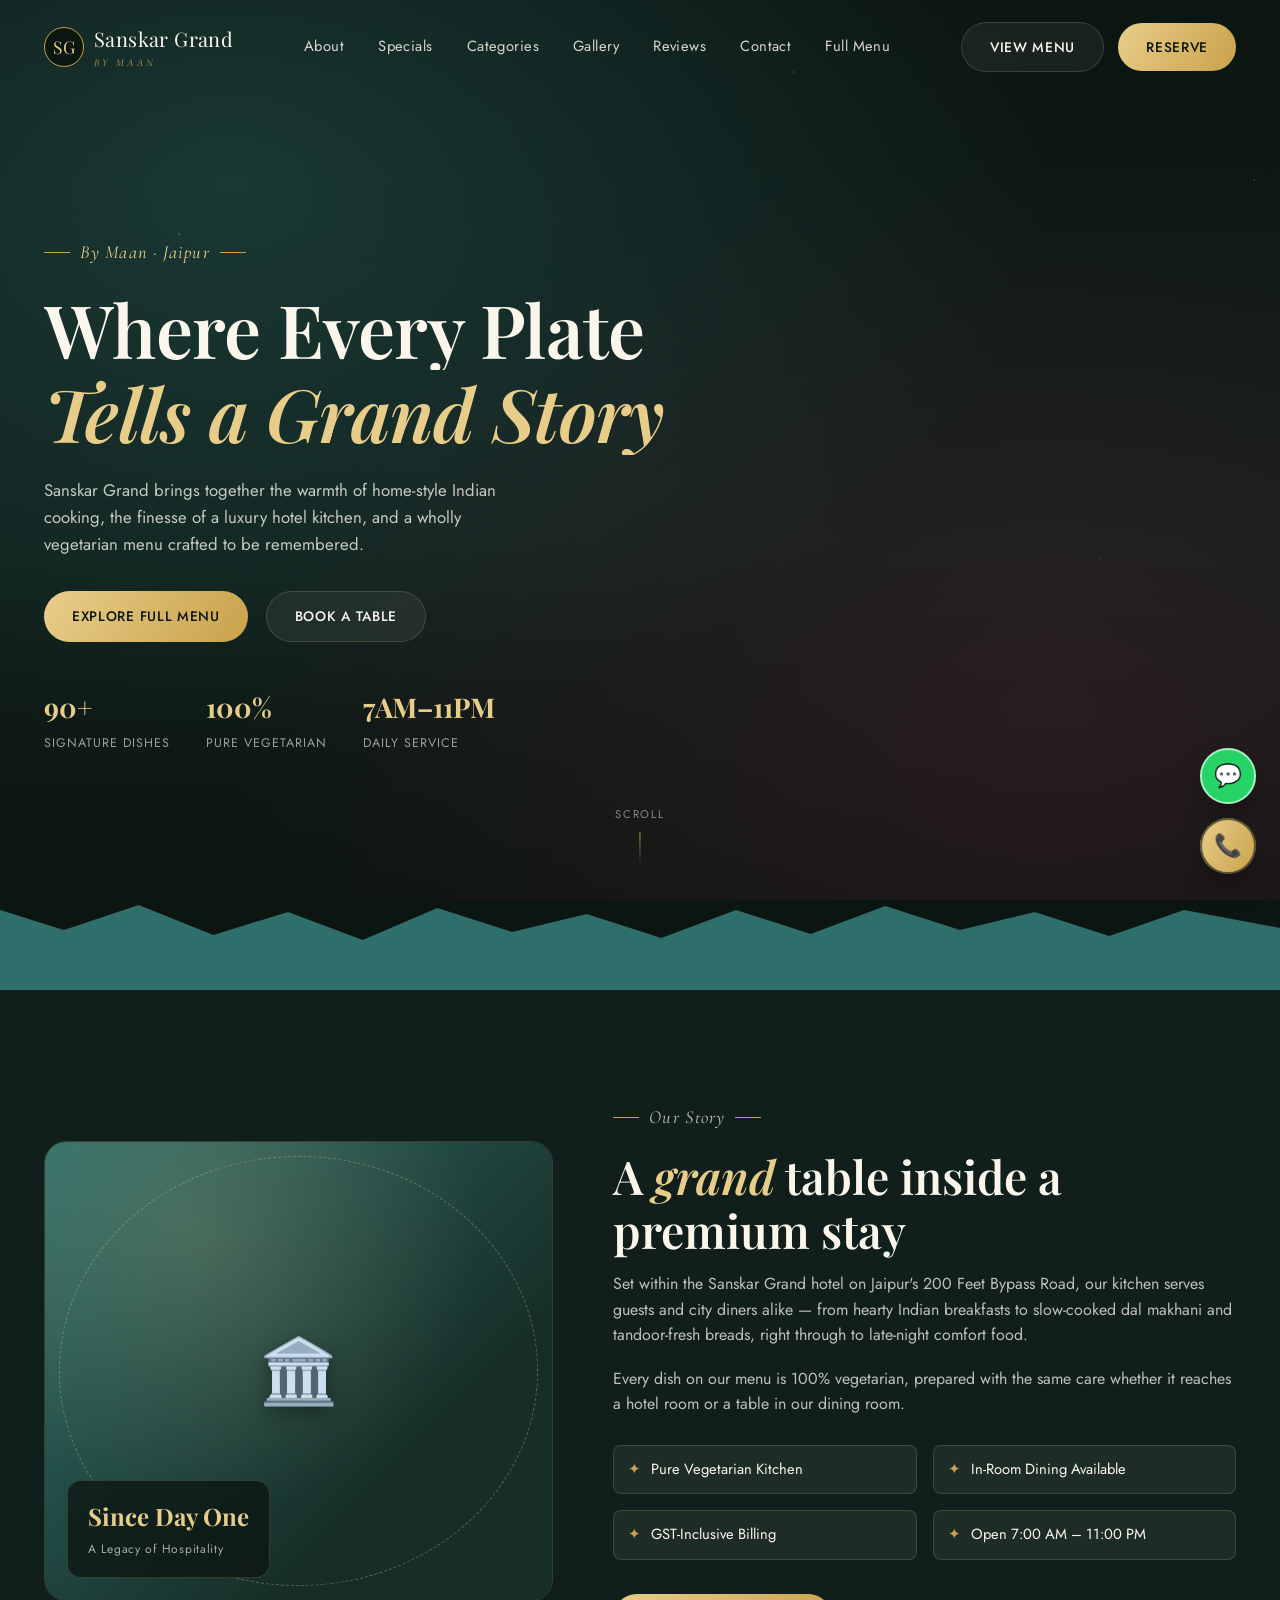
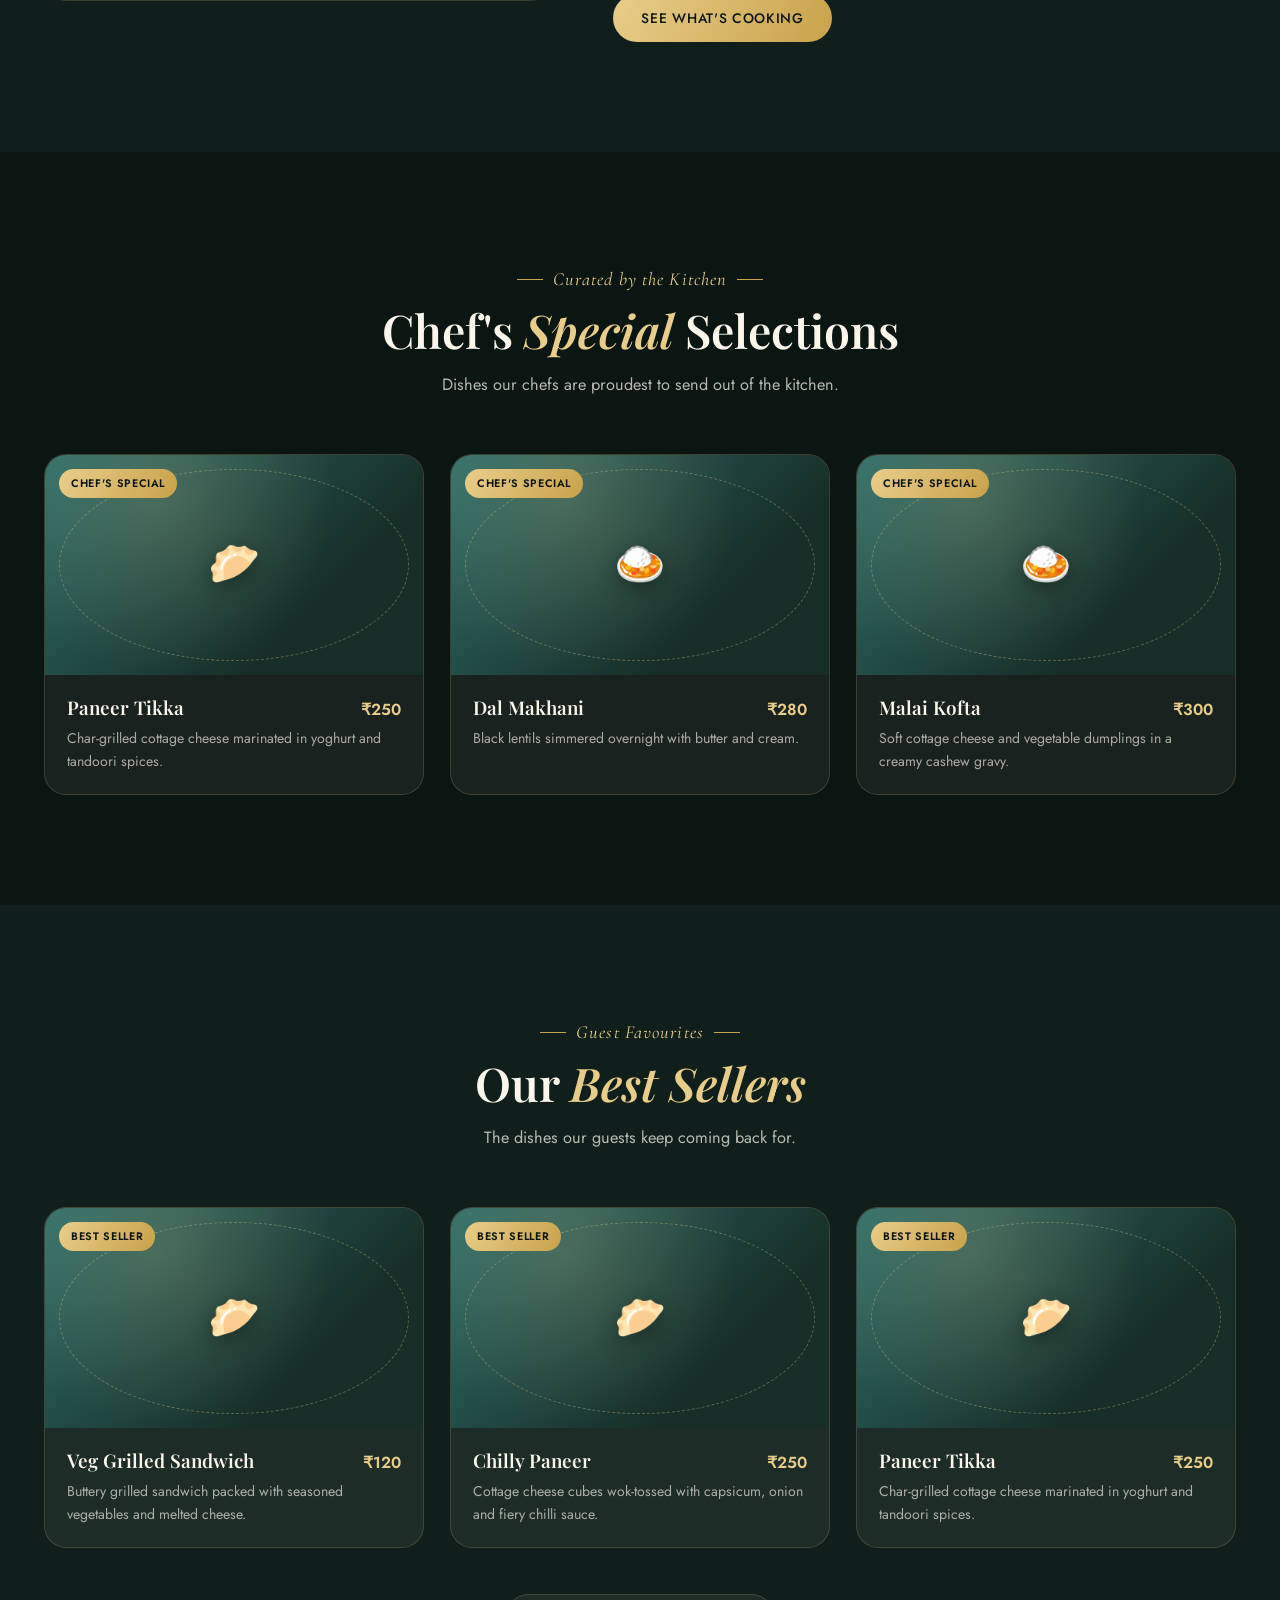
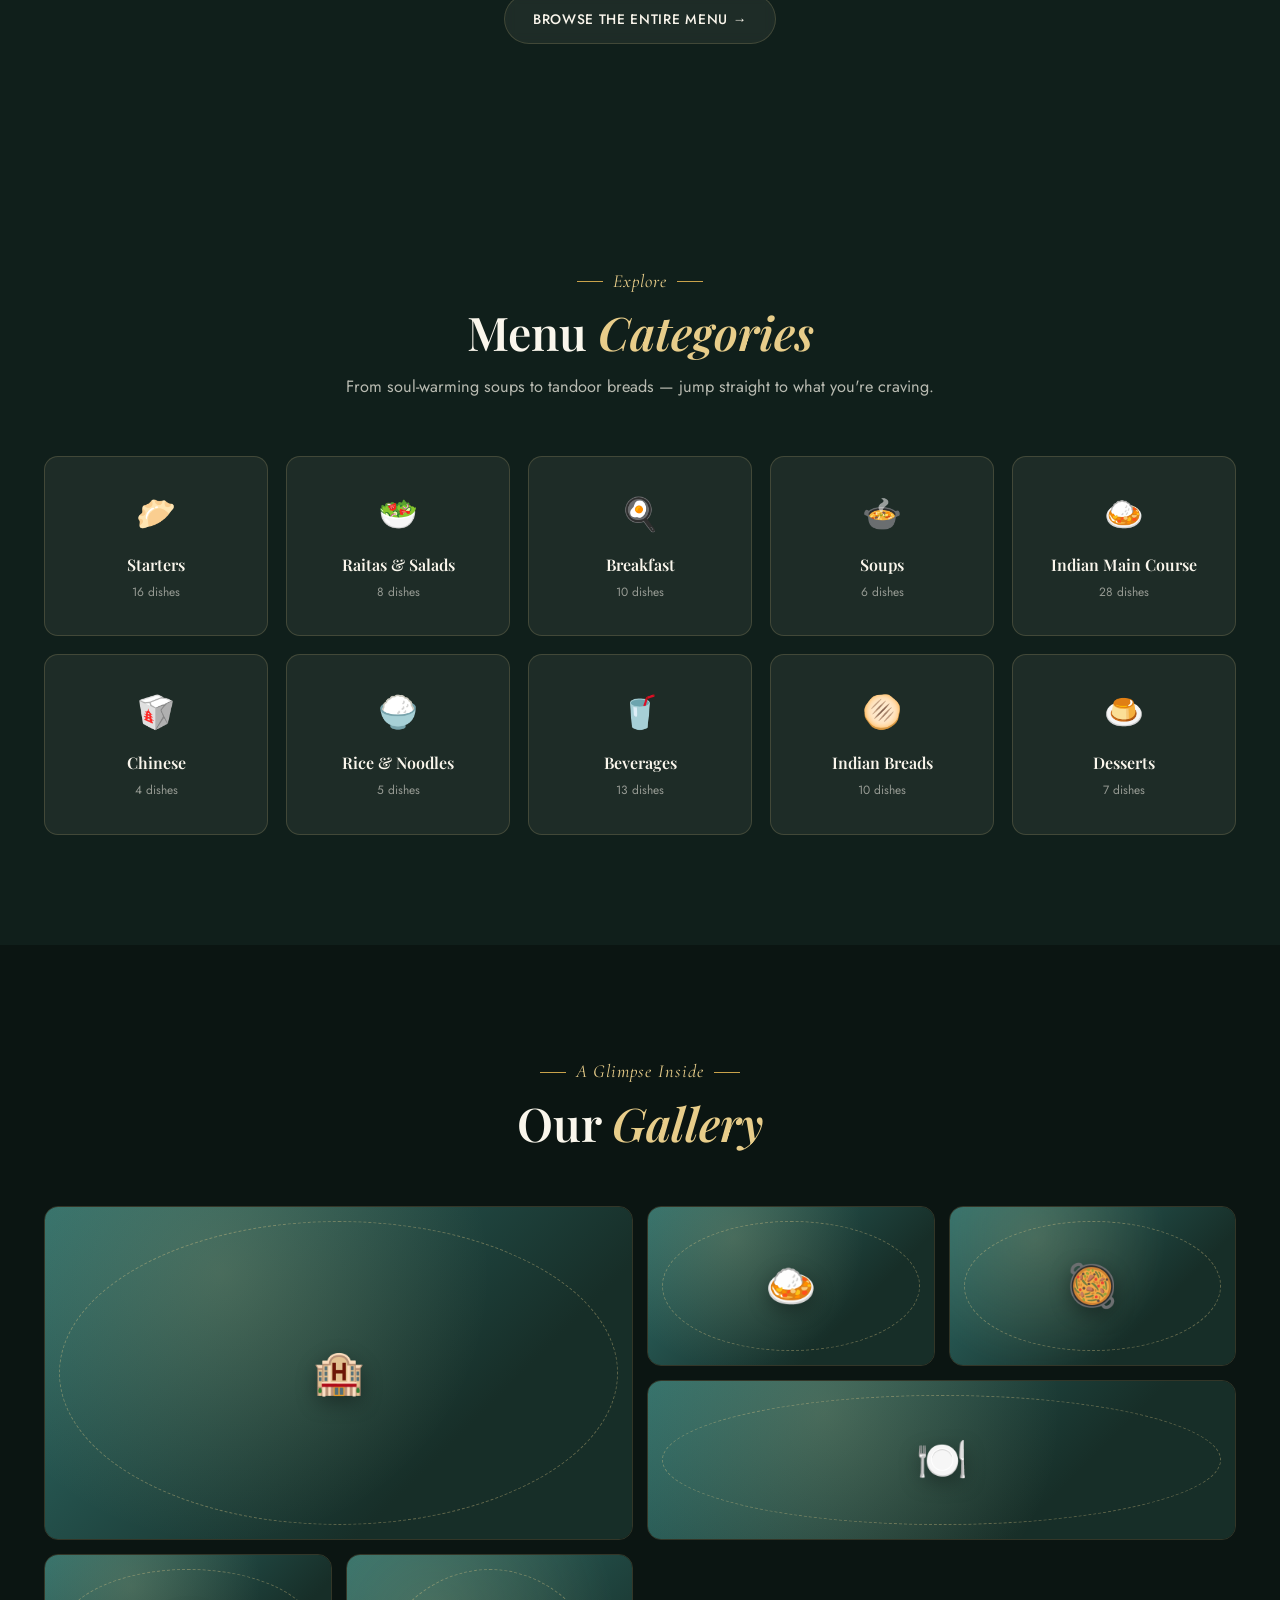
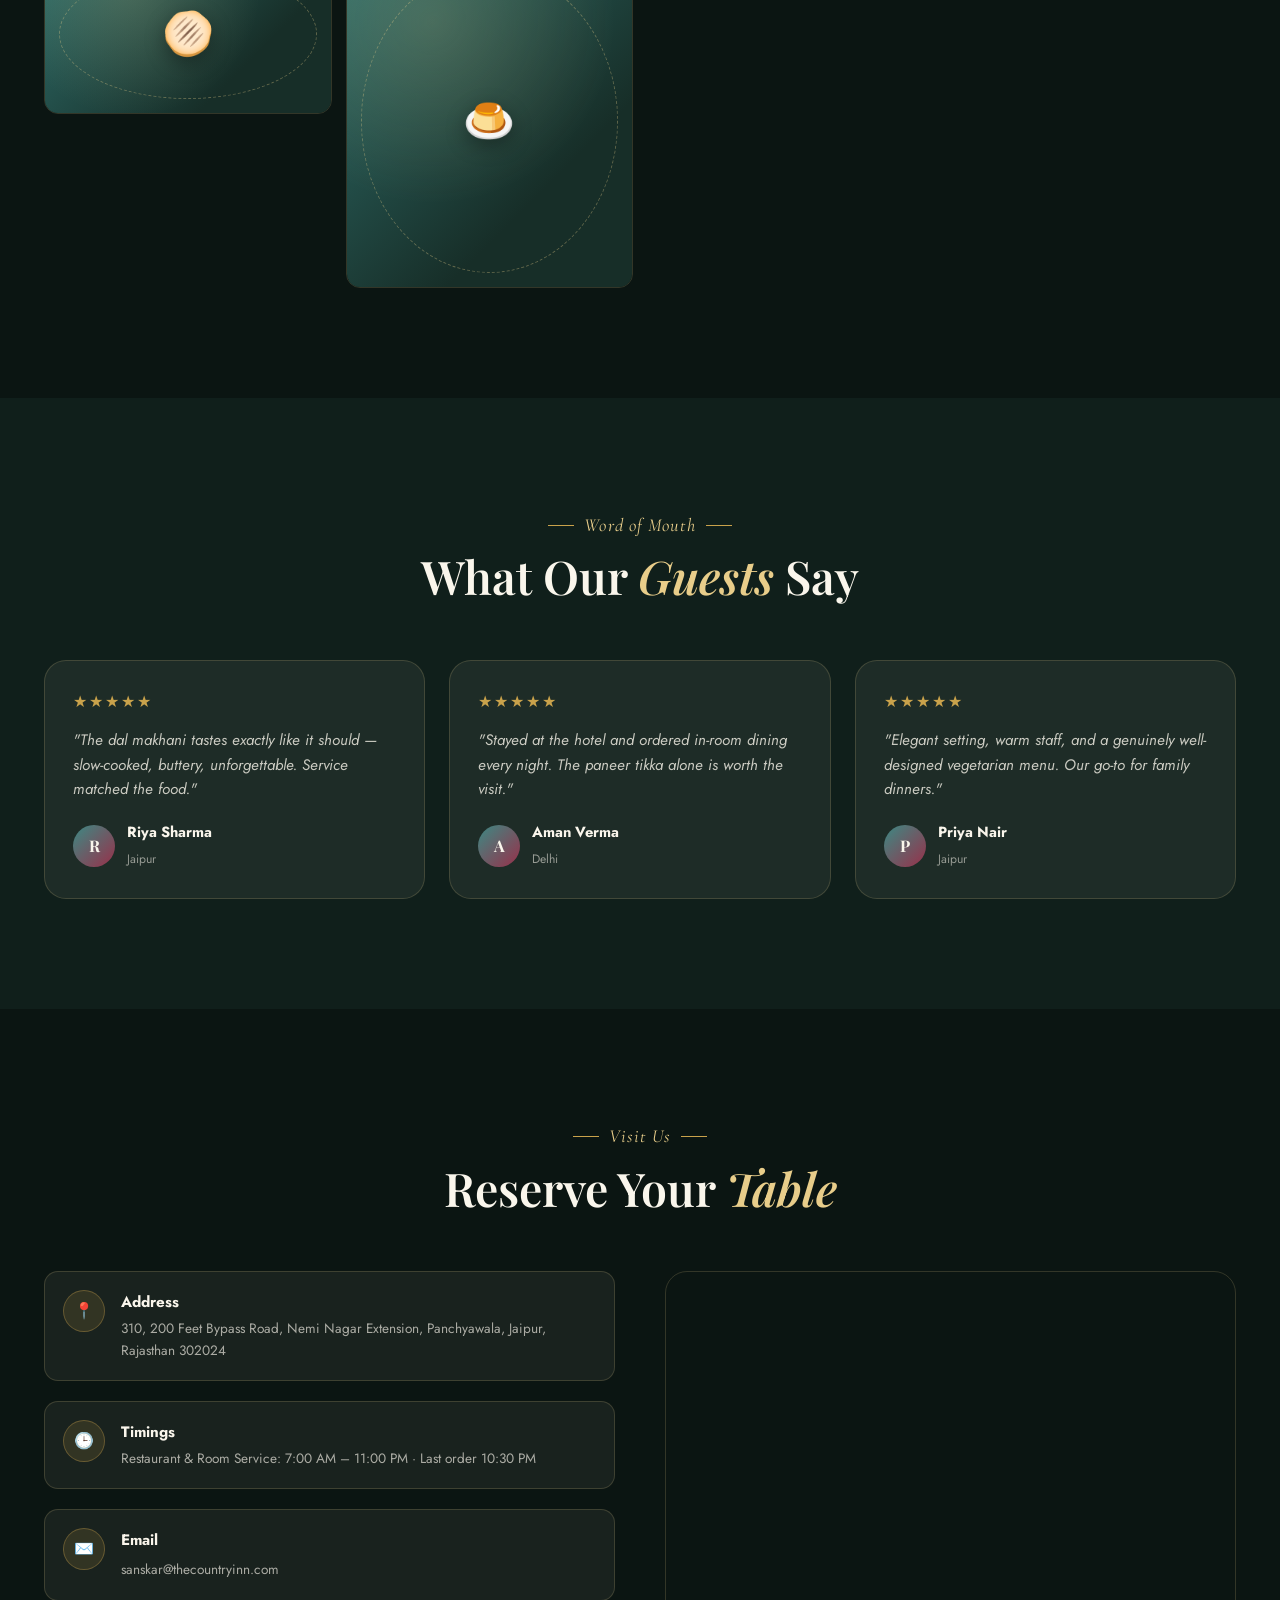
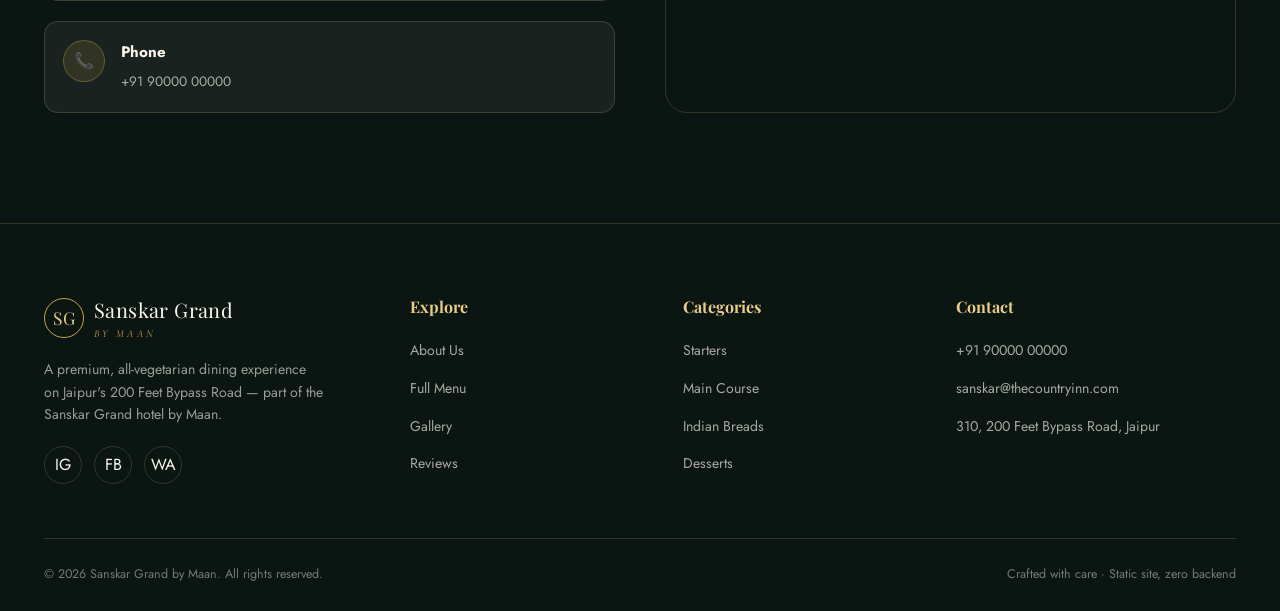
==== commit 5777d0ed: "Add files via upload" ====
--- a/index.html
+++ b/index.html
@@ -57,7 +57,7 @@
 <header class="navbar" id="navbar">
   <div class="container nav-inner">
     <a href="index.html" class="brand">
-      <span class="brand-mark">SG</span>
+      <span class="brand-mark"><img src="images/logo.png" alt="Sanskar Grand logo" class="brand-logo-img" onerror="this.style.display='none'"><span class="brand-fallback">SG</span></span>
       <span>Sanskar Grand<em>By Maan</em></span>
     </a>
 
@@ -290,7 +290,7 @@
       <div class="map-wrap reveal reveal-delay-1">
         <iframe
           title="Sanskar Grand location map"
-          src="https://www.google.com/maps?q=Sanskar+grand+by+maan,+Panchyawala,+Jaipur,+Rajasthan+302024&output=embed"
+          src="https://www.google.com/maps?q=Panchyawala,+Jaipur,+Rajasthan+302024&output=embed"
           loading="lazy"
           referrerpolicy="no-referrer-when-downgrade">
         </iframe>
@@ -304,7 +304,7 @@
   <div class="container">
     <div class="footer-grid">
       <div class="footer-brand">
-        <a href="index.html" class="brand"><span class="brand-mark">SG</span><span>Sanskar Grand<em>By Maan</em></span></a>
+        <a href="index.html" class="brand"><span class="brand-mark"><img src="images/logo.png" alt="Sanskar Grand logo" class="brand-logo-img" onerror="this.style.display='none'"><span class="brand-fallback">SG</span></span><span>Sanskar Grand<em>By Maan</em></span></a>
         <p>A premium, all-vegetarian dining experience on Jaipur's 200 Feet Bypass Road — part of the Sanskar Grand hotel by Maan.</p>
         <div class="footer-social">
           <a href="#" aria-label="Instagram">IG</a>
--- a/css/style.css
+++ b/css/style.css
@@ -249,7 +249,24 @@
   justify-content: center;
   color: var(--gold-300);
   font-size: 1.1rem;
-}
+  position: relative;
+  overflow: hidden;
+  flex-shrink: 0;
+  background: var(--navy-900);
+}
+/* Real logo image sits on top, filling the circular frame.
+   If images/logo.png doesn't exist yet, onerror hides the <img>
+   and the "SG" text underneath shows through automatically —
+   so the site never shows a broken-image icon. */
+.brand-logo-img {
+  position: absolute;
+  inset: 0;
+  width: 100%;
+  height: 100%;
+  object-fit: cover;
+}
+.brand-fallback { position: relative; z-index: 0; }
+
 .brand span em {
   display: block;
   font-family: var(--font-script);
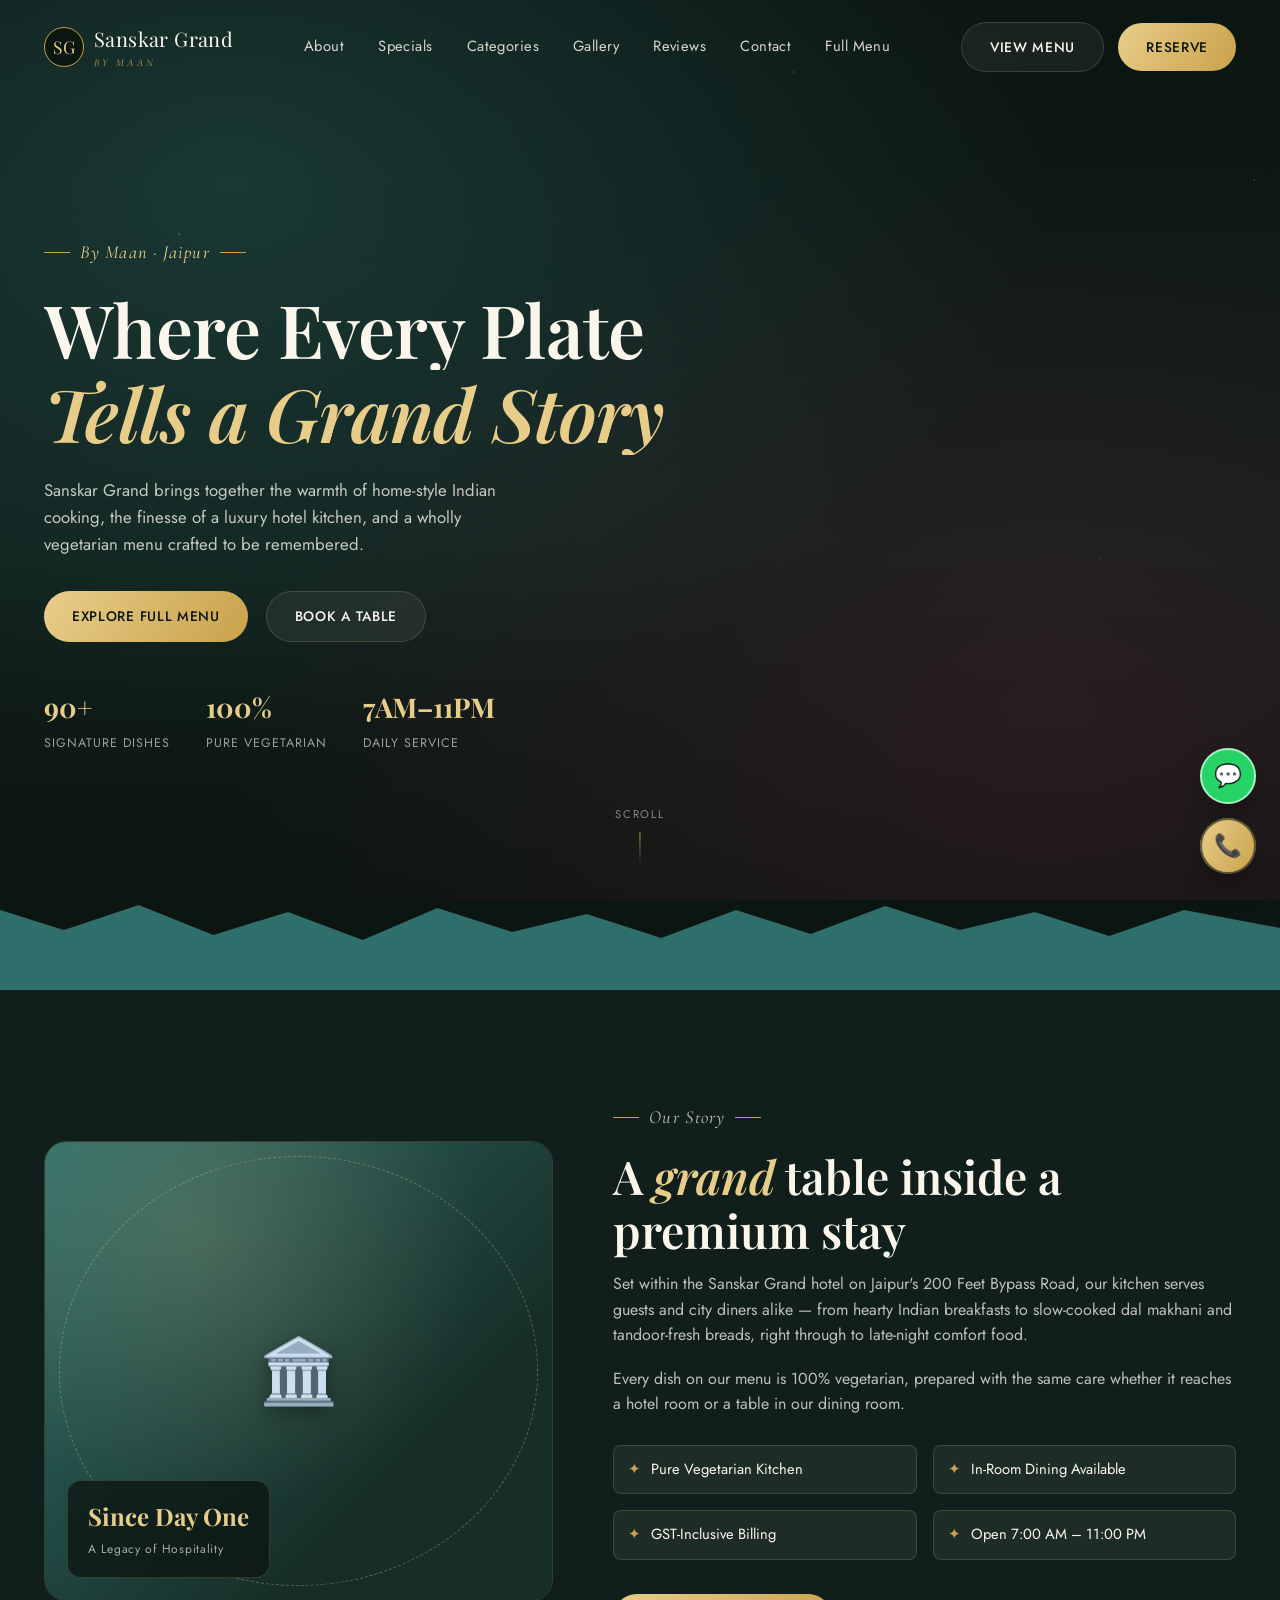
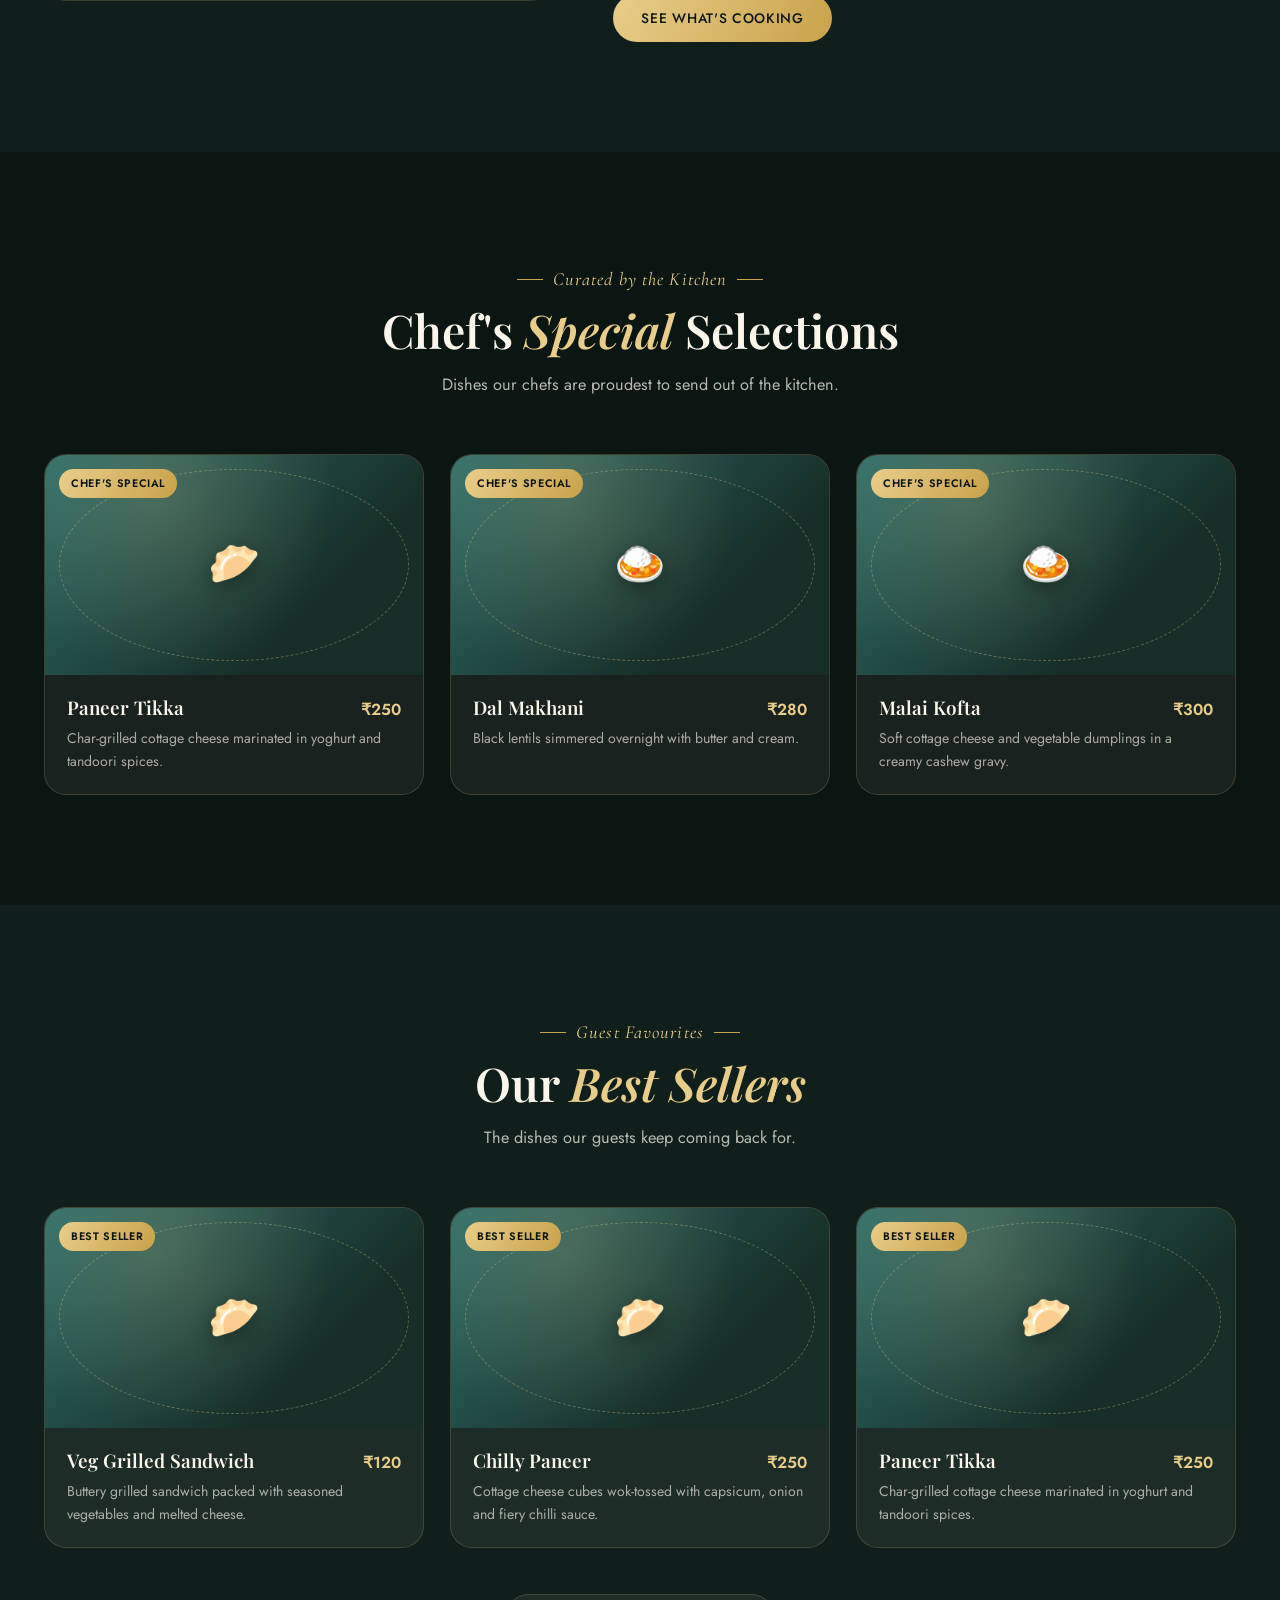
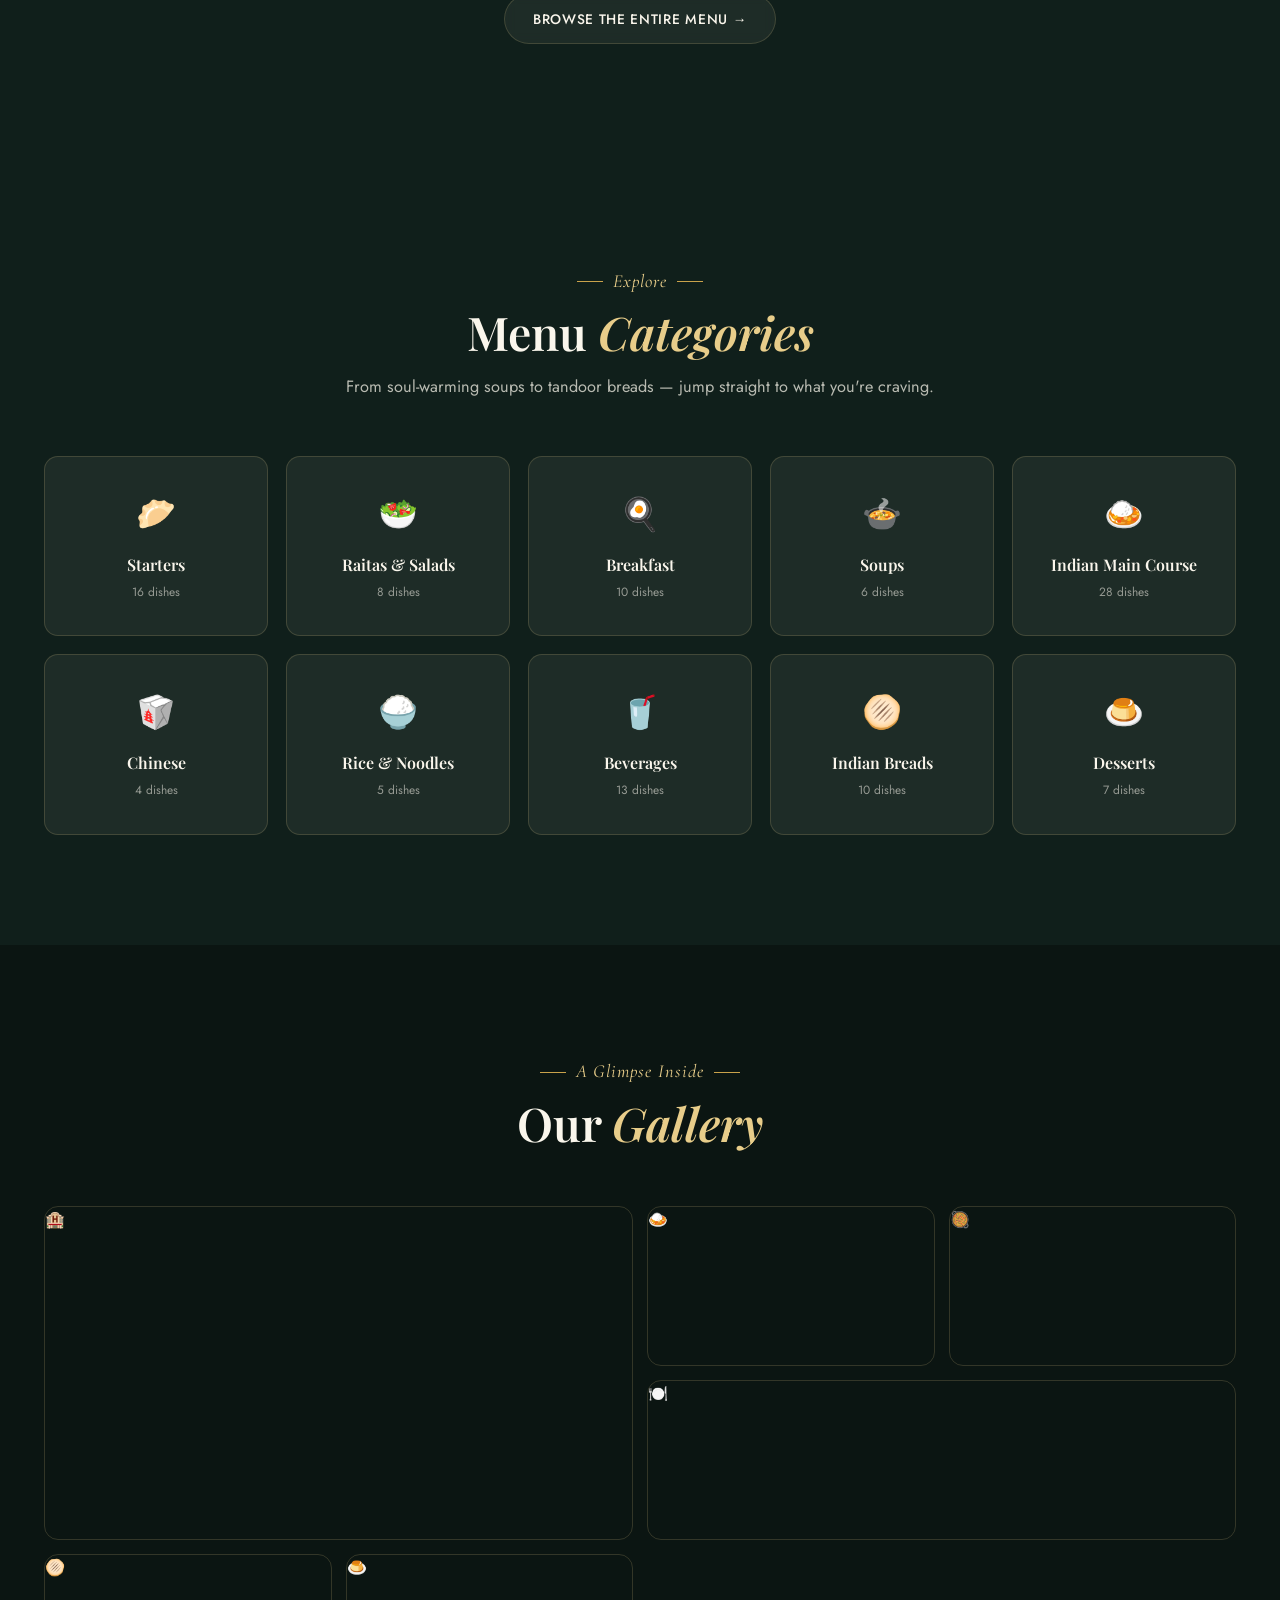
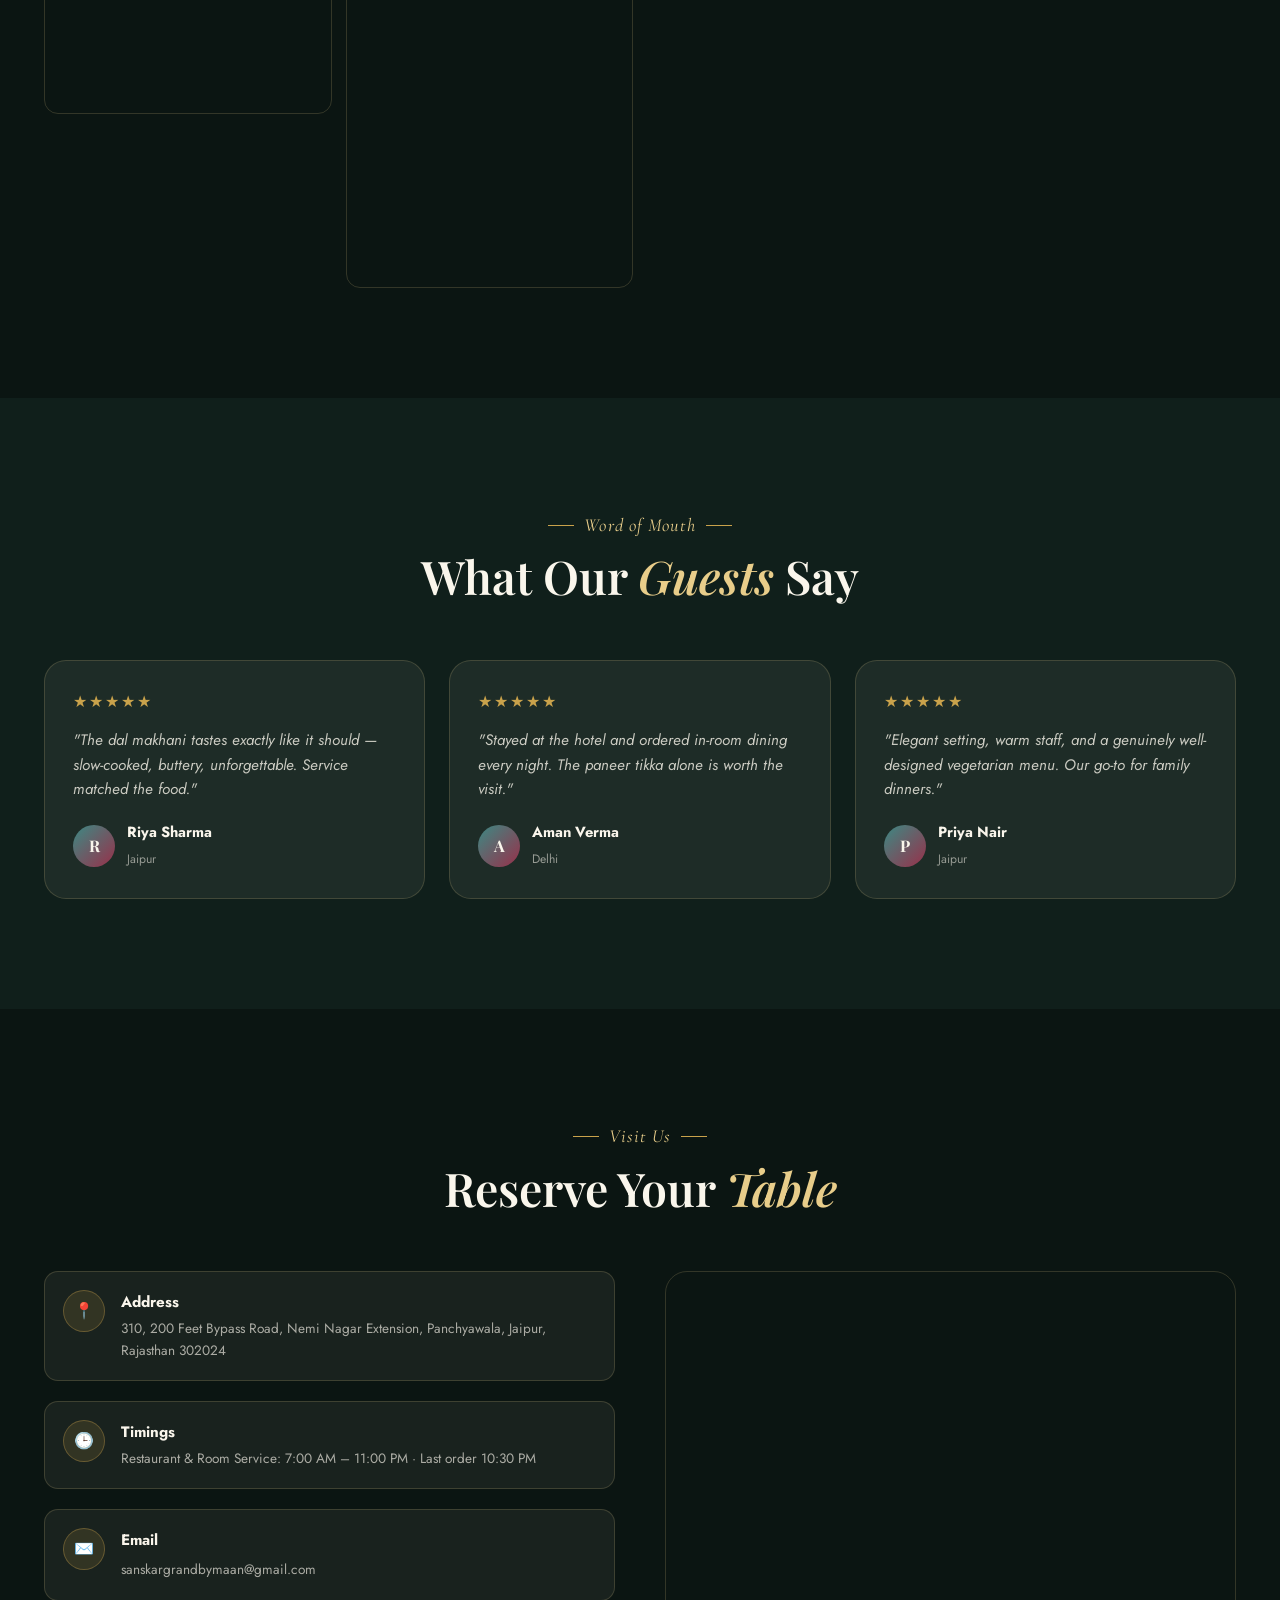
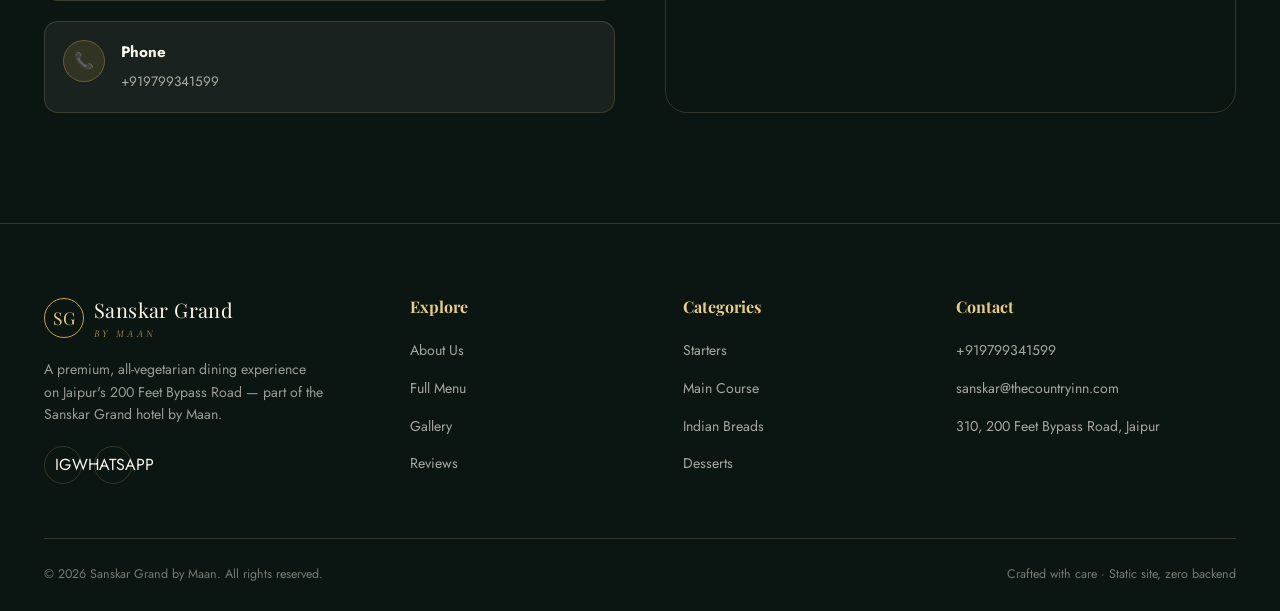
==== commit 37e346a2: "Update index.html" ====
--- a/index.html
+++ b/index.html
@@ -49,7 +49,7 @@
 
 <!-- ==================== Loading Screen ==================== -->
 <div id="loading-screen" aria-hidden="true">
-  <div class="loader-crest">SG</div>
+  <div class="loader-crest">Sanskar Grand</div>
   <p class="loader-text">Setting the table…</p>
 </div>
 
@@ -73,7 +73,7 @@
 
     <div class="nav-cta">
       <a href="menu.html" class="btn btn-outline">View Menu</a>
-      <a href="tel:+919000000000" class="btn btn-gold">Reserve</a>
+      <a href="tel:+919799341599" class="btn btn-gold">Reserve</a>
       <button class="nav-toggle" id="nav-toggle" aria-label="Toggle navigation menu">
         <span></span><span></span><span></span>
       </button>
@@ -215,12 +215,12 @@
       <h2 class="section-title">Our <em>Gallery</em></h2>
     </div>
     <div class="gallery-grid">
-      <figure class="reveal"><div class="plate-placeholder" style="height:100%;"><span>🏨</span></div><figcaption>The Facade at Night</figcaption></figure>
-      <figure class="reveal reveal-delay-1"><div class="plate-placeholder" style="height:100%;"><span>🍛</span></div><figcaption>Main Course Spread</figcaption></figure>
-      <figure class="reveal reveal-delay-2"><div class="plate-placeholder" style="height:100%;"><span>🥘</span></div><figcaption>Live Kitchen</figcaption></figure>
-      <figure class="reveal reveal-delay-3"><div class="plate-placeholder" style="height:100%;"><span>🍽️</span></div><figcaption>The Dining Room</figcaption></figure>
-      <figure class="reveal"><div class="plate-placeholder" style="height:100%;"><span>🫓</span></div><figcaption>Tandoor Breads</figcaption></figure>
-      <figure class="reveal reveal-delay-1"><div class="plate-placeholder" style="height:100%;"><span>🍮</span></div><figcaption>Dessert Table</figcaption></figure>
+      <figure class="reveal"><div class="ourhotel" style="height:100%;"><span>🏨</span></div><figcaption>our hotel at night</figcaption></figure>
+      <figure class="reveal reveal-delay-1"><div class="restorant" style="height:100%;"><span>🍛</span></div><figcaption>restorant</figcaption></figure>
+      <figure class="reveal reveal-delay-2"><div class="ourteam" style="height:100%;"><span>🥘</span></div><figcaption>Arpit As Staff</figcaption></figure>
+      <figure class="reveal reveal-delay-3"><div class="ourrooms" style="height:100%;"><span>🍽️</span></div><figcaption>The Dining Room</figcaption></figure>
+      <figure class="reveal"><div class="banquete" style="height:100%;"><span>🫓</span></div><figcaption>Our banquete</figcaption></figure>
+      <figure class="reveal reveal-delay-1"><div class="chef" style="height:100%;"><span>🍮</span></div><figcaption>Trenned chef</figcaption></figure>
     </div>
   </div>
 </section>
@@ -280,17 +280,17 @@
         </div>
         <div class="info-row">
           <div class="icon-badge">✉️</div>
-          <div><h5>Email</h5><a href="mailto:sanskar@thecountryinn.com">sanskar@thecountryinn.com</a></div>
+          <div><h5>Email</h5><a href="mailto:sanskargrandbymaan@gmail.com">sanskargrandbymaan@gmail.com</a></div>
         </div>
         <div class="info-row">
           <div class="icon-badge">📞</div>
-          <div><h5>Phone</h5><a href="tel:+919000000000">+91 90000 00000</a></div>
+          <div><h5>Phone</h5><a href="tel:+919799341599">+919799341599</a></div>
         </div>
       </div>
       <div class="map-wrap reveal reveal-delay-1">
         <iframe
           title="Sanskar Grand location map"
-          src="https://www.google.com/maps?q=Panchyawala,+Jaipur,+Rajasthan+302024&output=embed"
+          src="https://www.google.com/maps?q=sanskar+grand+by+maan+Panchyawala,+Jaipur,+Rajasthan+302024&output=embed"
           loading="lazy"
           referrerpolicy="no-referrer-when-downgrade">
         </iframe>
@@ -307,9 +307,8 @@
         <a href="index.html" class="brand"><span class="brand-mark"><img src="images/logo.png" alt="Sanskar Grand logo" class="brand-logo-img" onerror="this.style.display='none'"><span class="brand-fallback">SG</span></span><span>Sanskar Grand<em>By Maan</em></span></a>
         <p>A premium, all-vegetarian dining experience on Jaipur's 200 Feet Bypass Road — part of the Sanskar Grand hotel by Maan.</p>
         <div class="footer-social">
-          <a href="#" aria-label="Instagram">IG</a>
-          <a href="#" aria-label="Facebook">FB</a>
-          <a href="https://wa.me/919000000000" aria-label="WhatsApp">WA</a>
+          <a href="https://www.instagram.com/sanskar_grand?igsh=NGhwZ3Ricm1xeHpr" aria-label="Instagram">IG</a>
+          <a href="https://wa.me/919799341599" aria-label="WhatsApp">WHATSAPP</a>
         </div>
       </div>
       <div class="footer-col">
@@ -333,7 +332,7 @@
       <div class="footer-col">
         <h6>Contact</h6>
         <ul>
-          <li><a href="tel:+919000000000">+91 90000 00000</a></li>
+          <li><a href="tel:+919799341599">+919799341599</a></li>
           <li><a href="mailto:sanskar@thecountryinn.com">sanskar@thecountryinn.com</a></li>
           <li><a href="#contact">310, 200 Feet Bypass Road, Jaipur</a></li>
         </ul>
@@ -348,8 +347,8 @@
 
 <!-- ==================== Floating Actions ==================== -->
 <div class="floating-actions">
-  <a class="fab fab-whatsapp" href="https://wa.me/919000000000" target="_blank" rel="noopener" aria-label="Chat on WhatsApp">💬</a>
-  <a class="fab fab-call" href="tel:+919000000000" aria-label="Call the restaurant">📞</a>
+  <a class="fab fab-whatsapp" href="https://wa.me/919799341599" target="_blank" rel="noopener" aria-label="Chat on WhatsApp">💬</a>
+  <a class="fab fab-call" href="tel:+919799341599" aria-label="Call the restaurant">📞</a>
 </div>
 
 <script src="js/storage.js"></script>
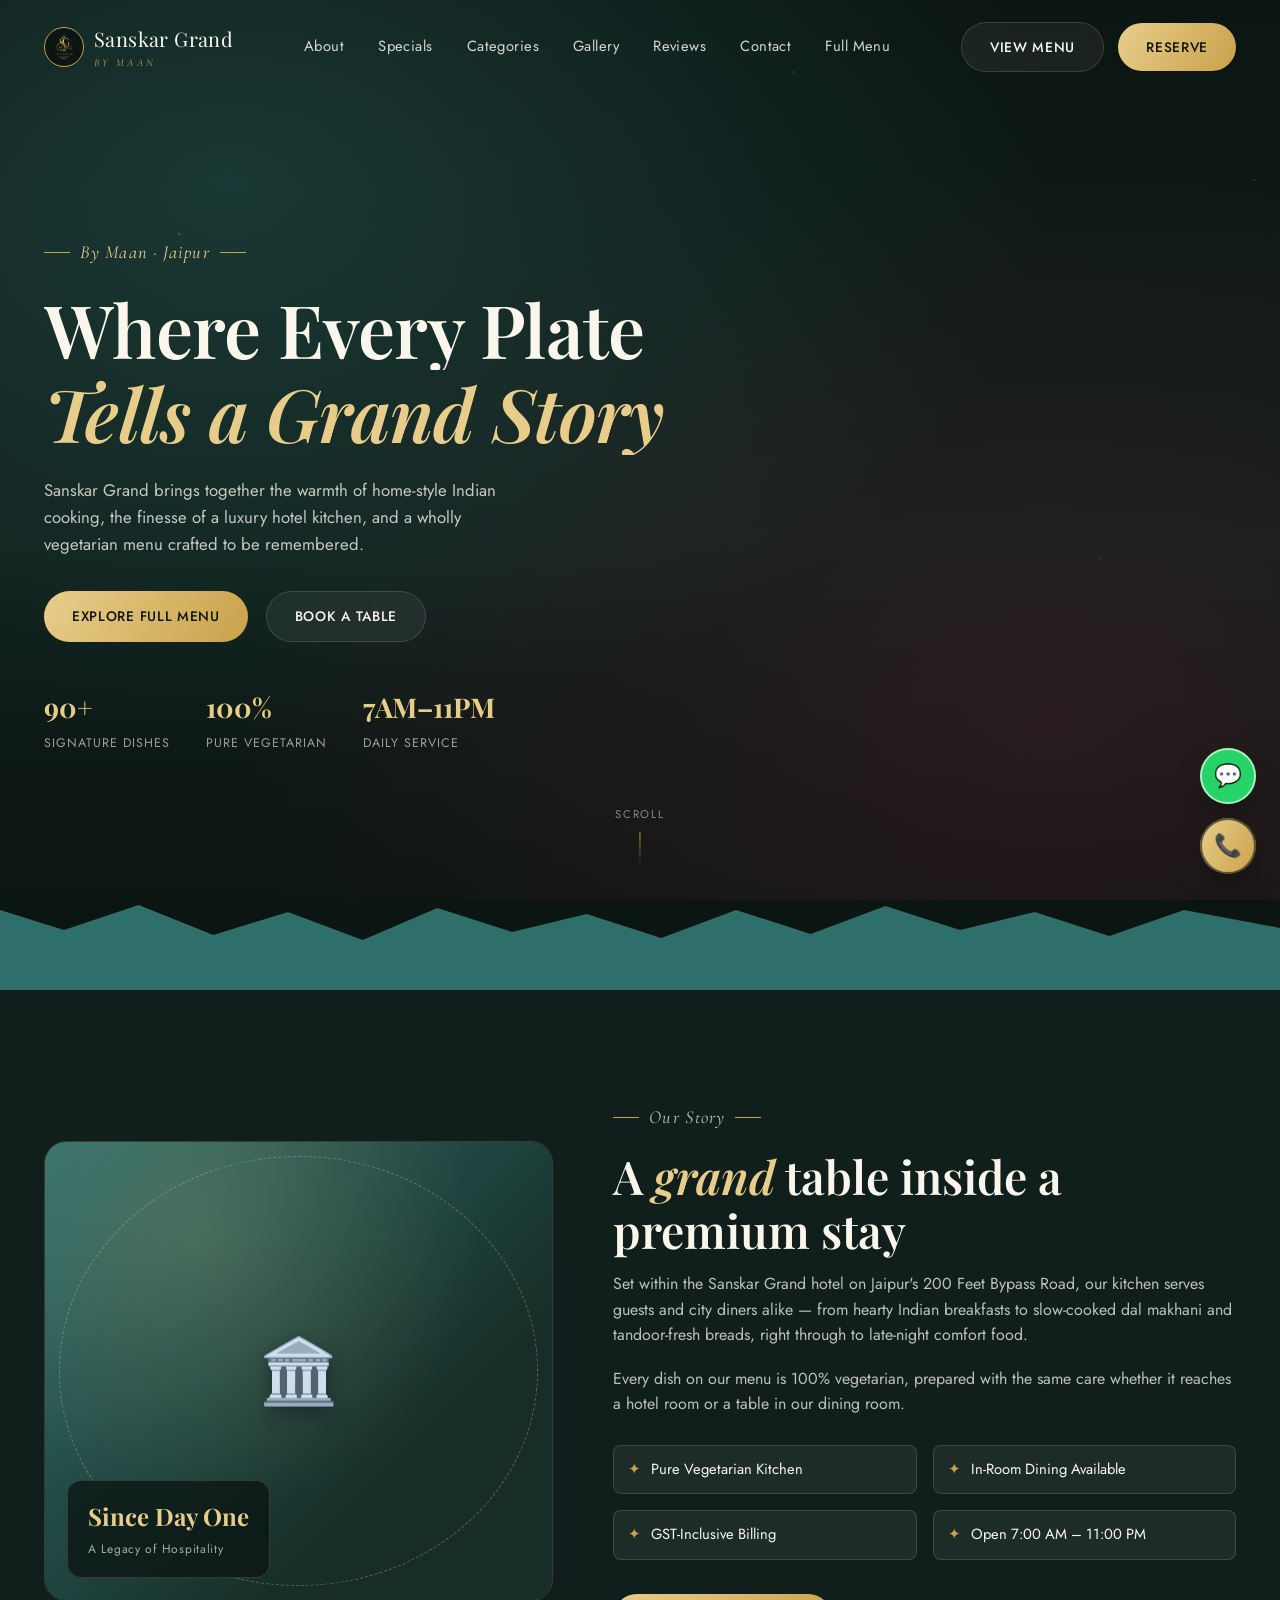
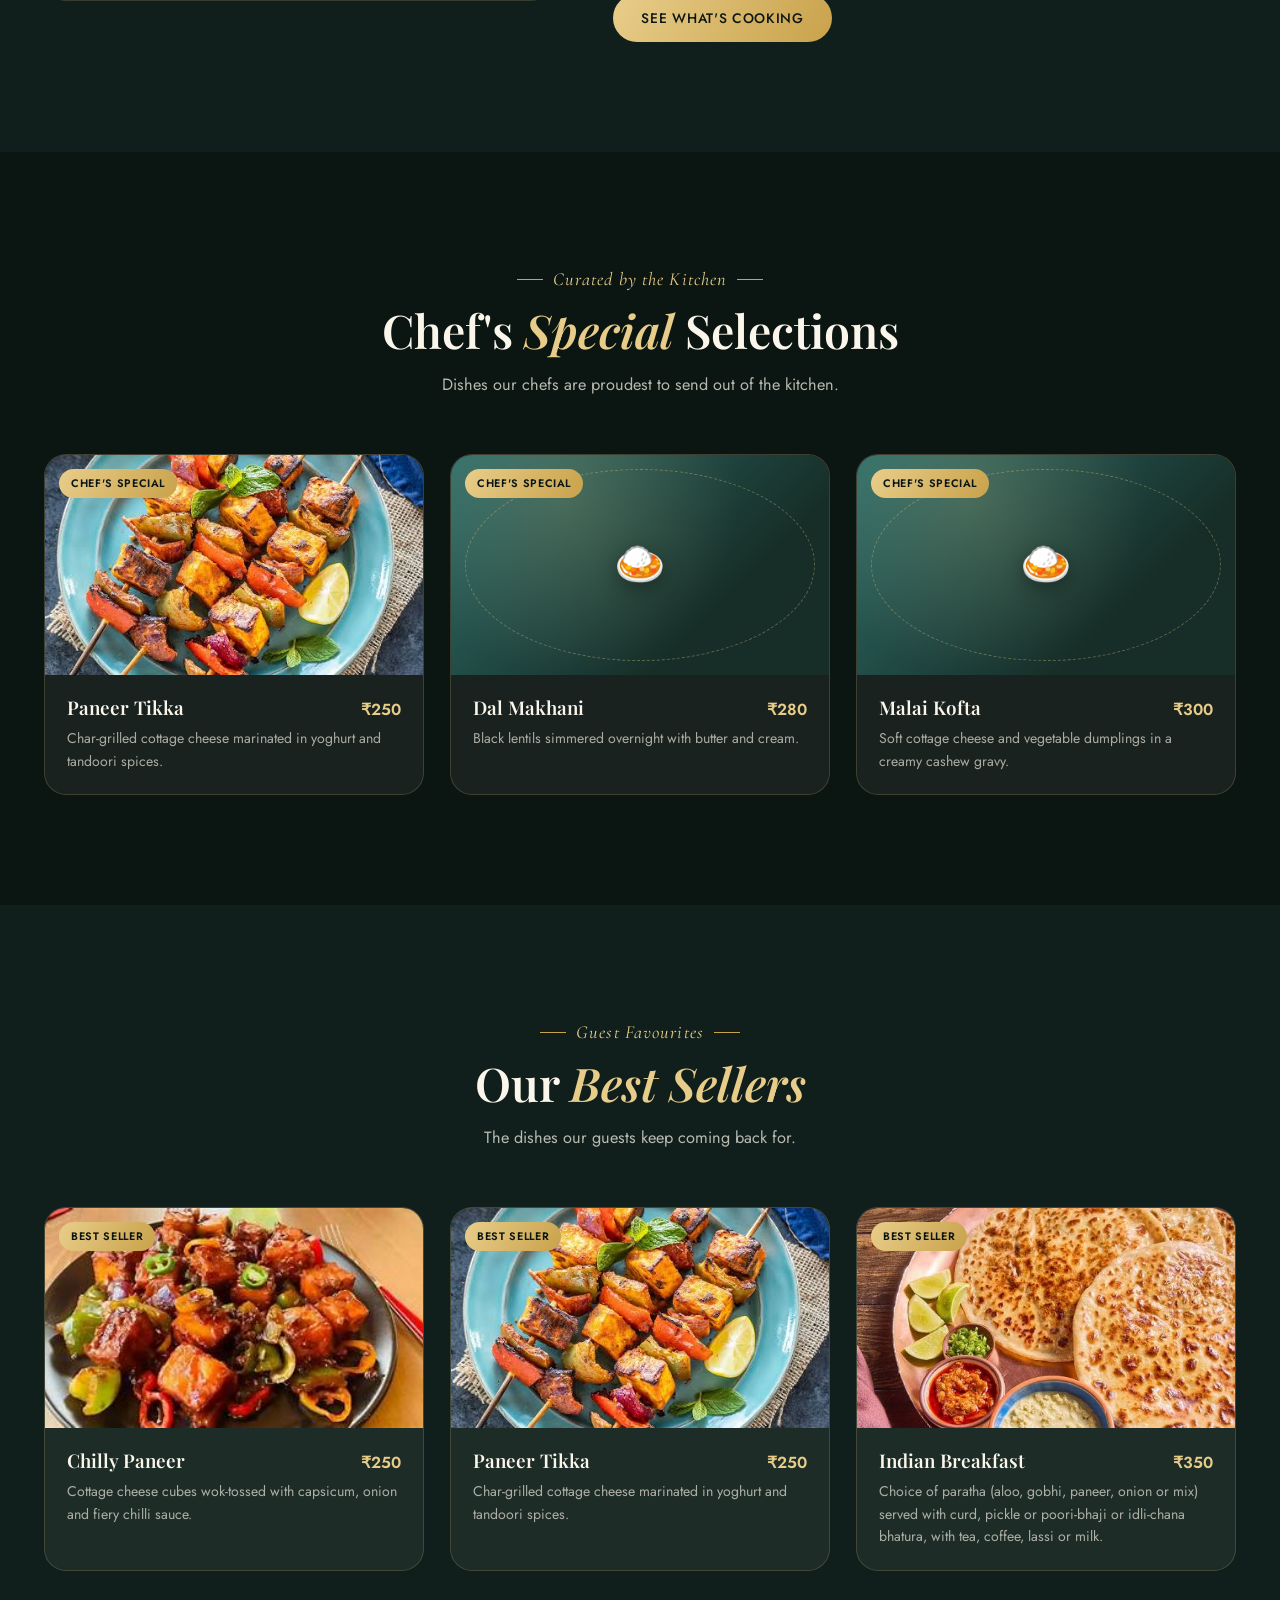
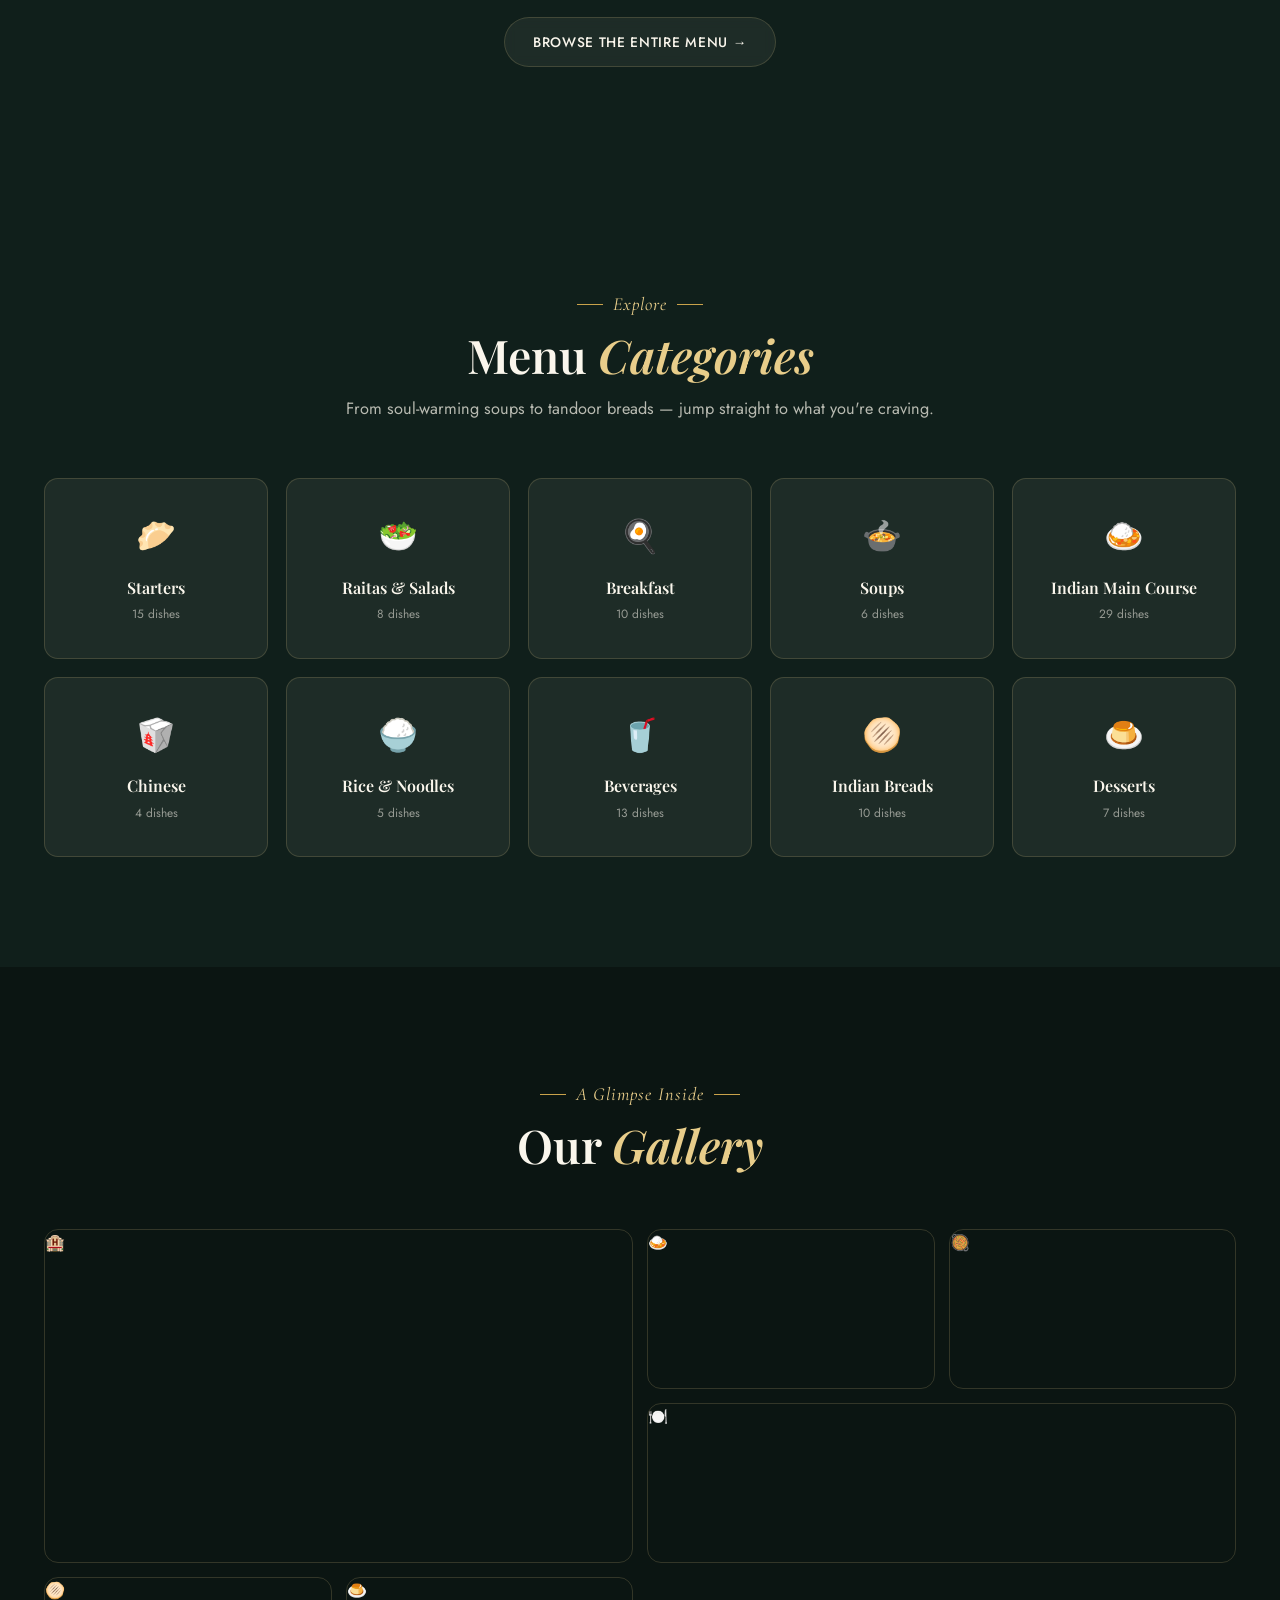
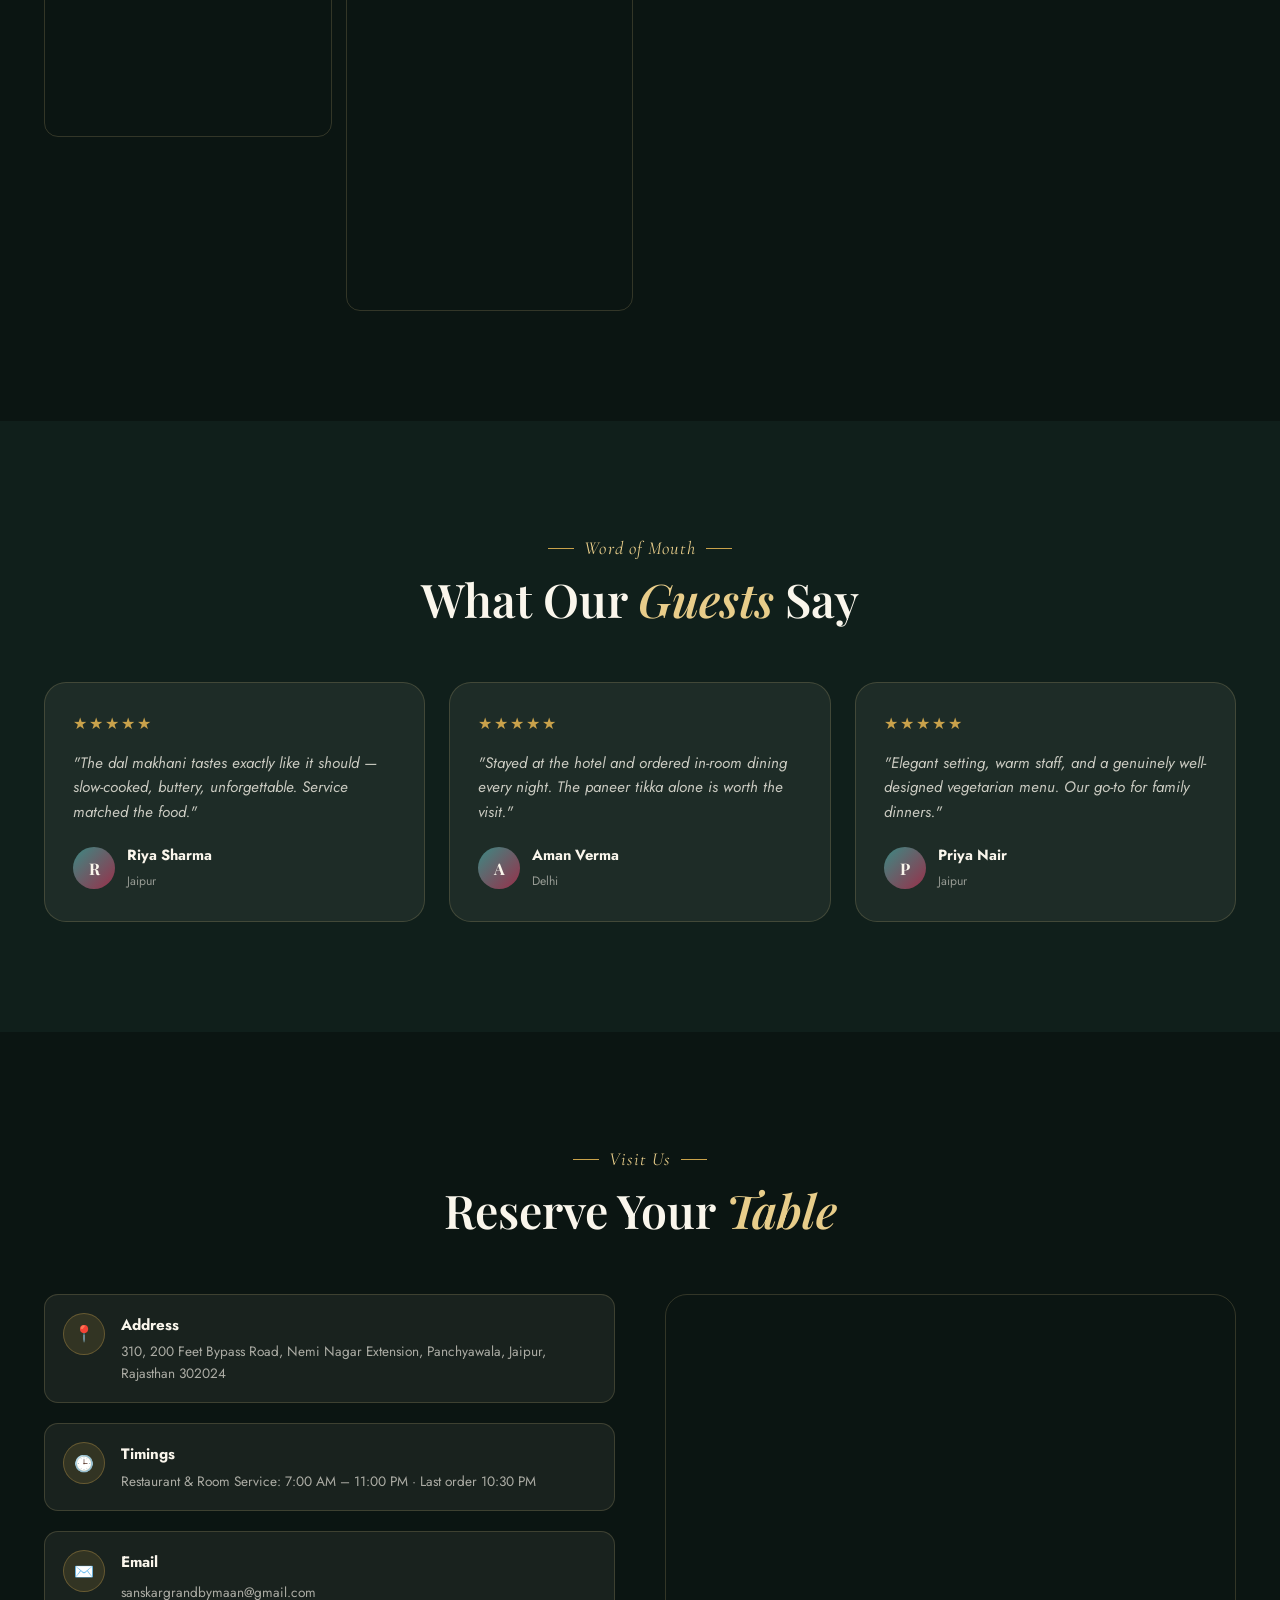
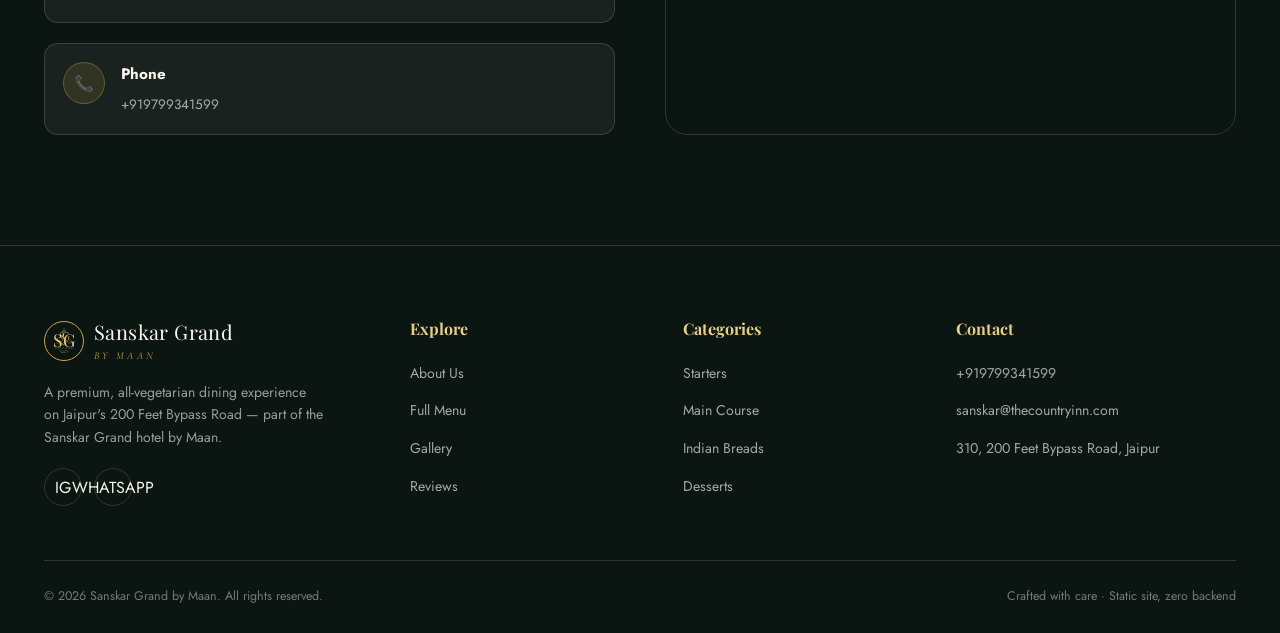
==== commit a457bacb: "Update brand logo span in index.html Removed fallback text from brand logo span." ====
--- a/index.html
+++ b/index.html
@@ -57,7 +57,7 @@
 <header class="navbar" id="navbar">
   <div class="container nav-inner">
     <a href="index.html" class="brand">
-      <span class="brand-mark"><img src="images/logo.png" alt="Sanskar Grand logo" class="brand-logo-img" onerror="this.style.display='none'"><span class="brand-fallback">SG</span></span>
+      <span class="brand-mark"><img src="images/logo.png" alt="Sanskar Grand logo" class="brand-logo-img" onerror="this.style.display='none'"><span class="brand-fallback"></span></span>
       <span>Sanskar Grand<em>By Maan</em></span>
     </a>
 
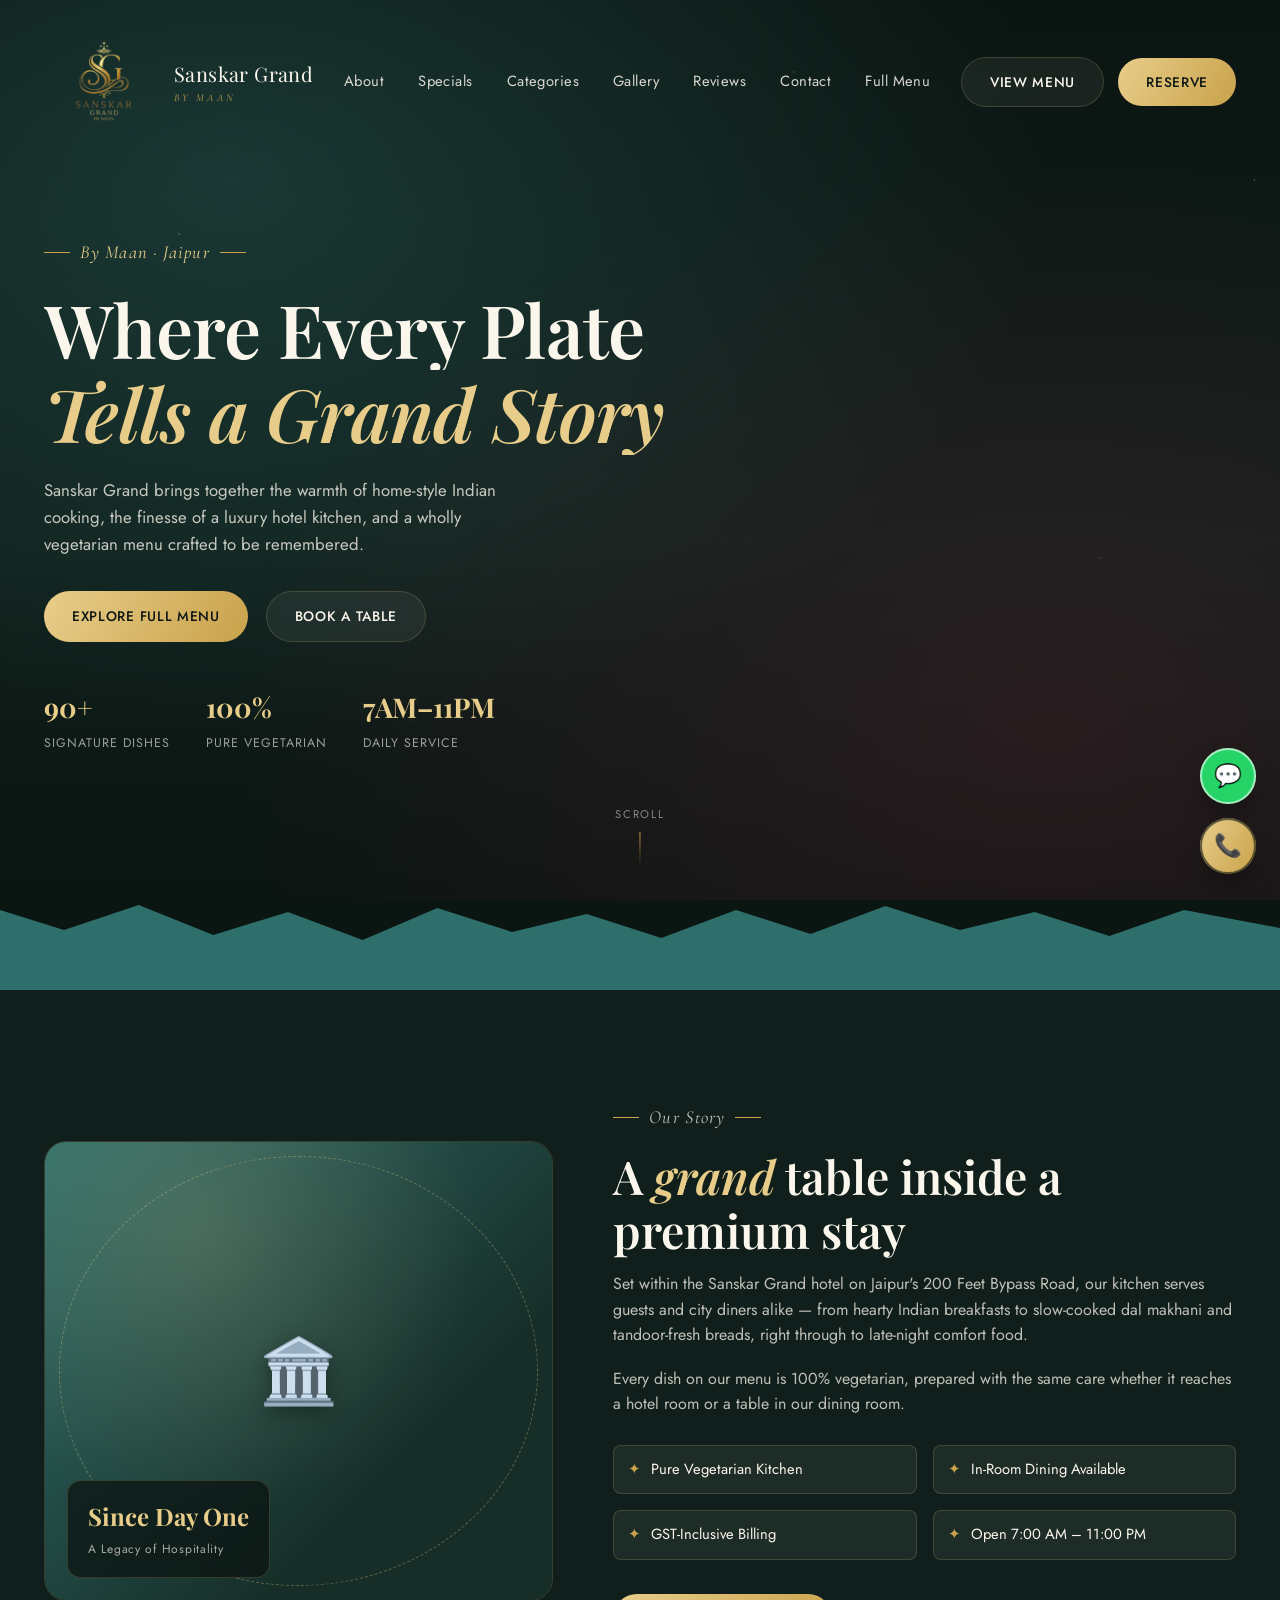
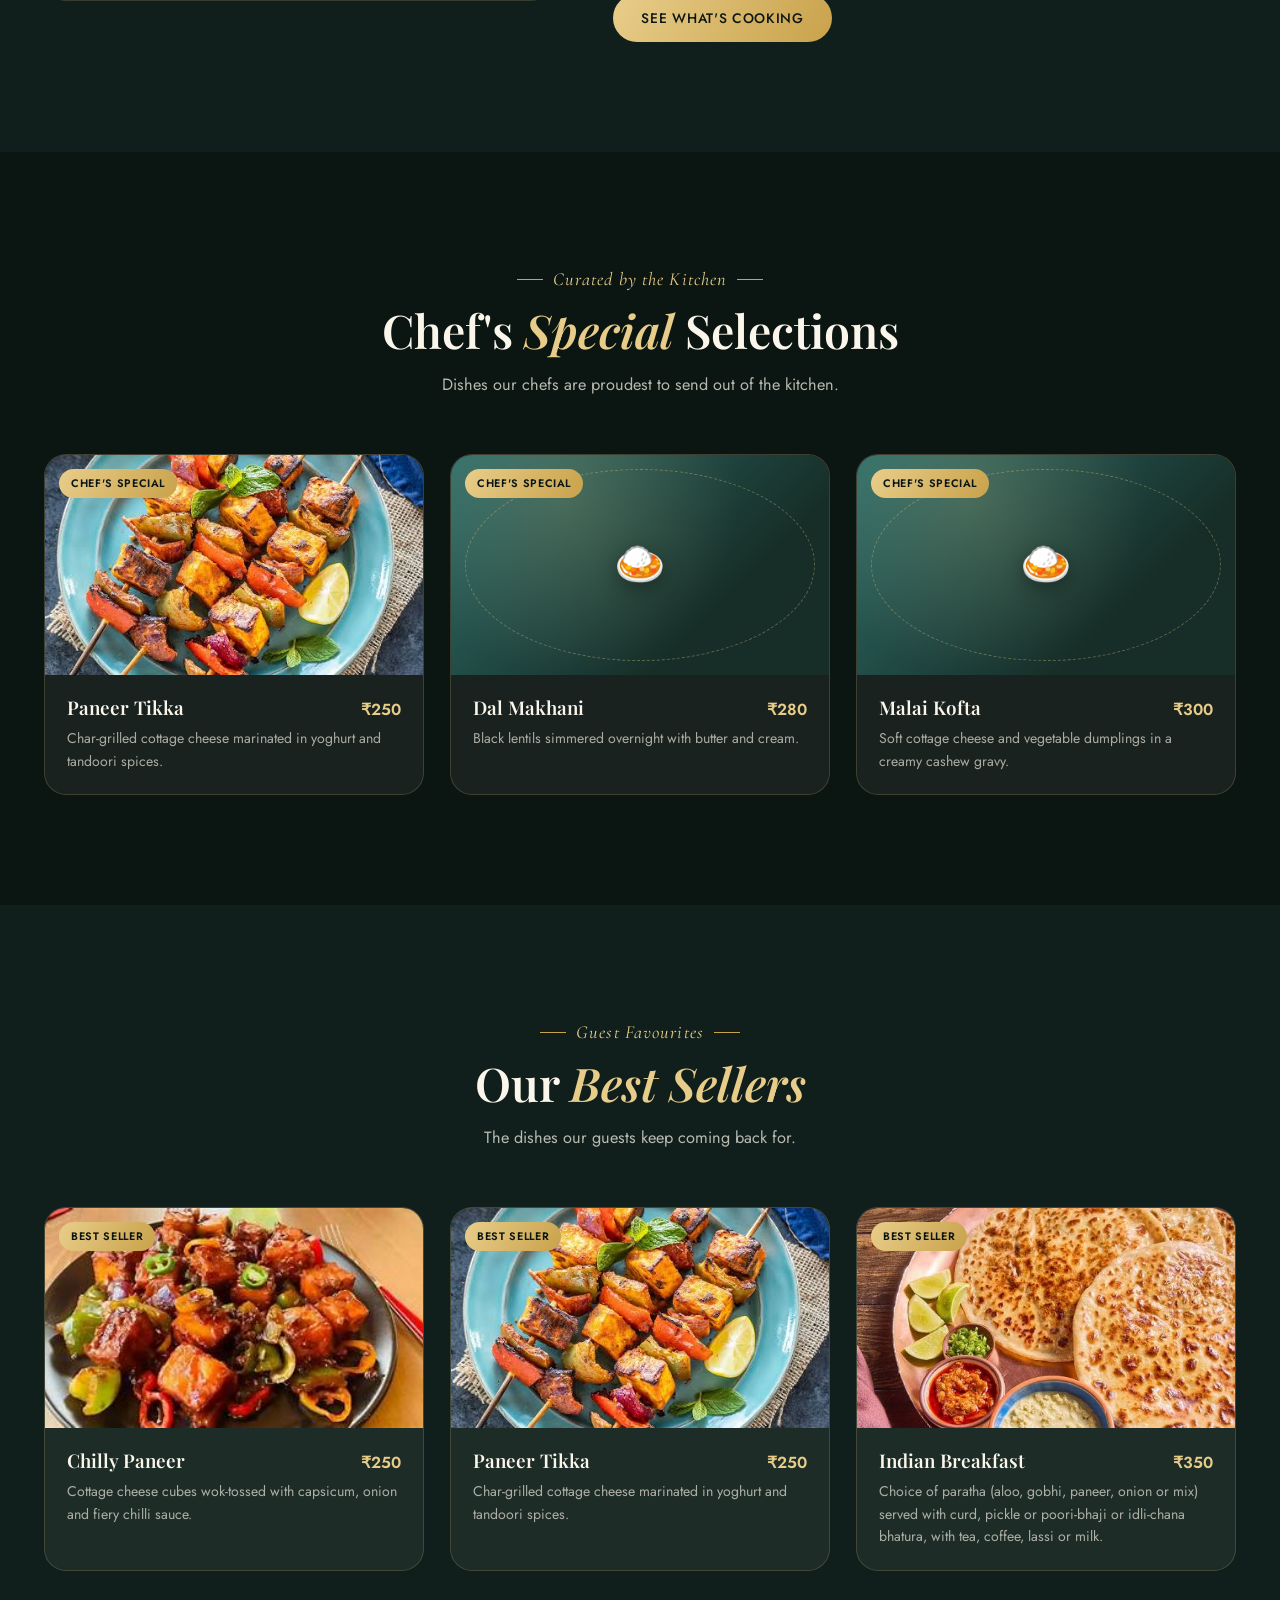
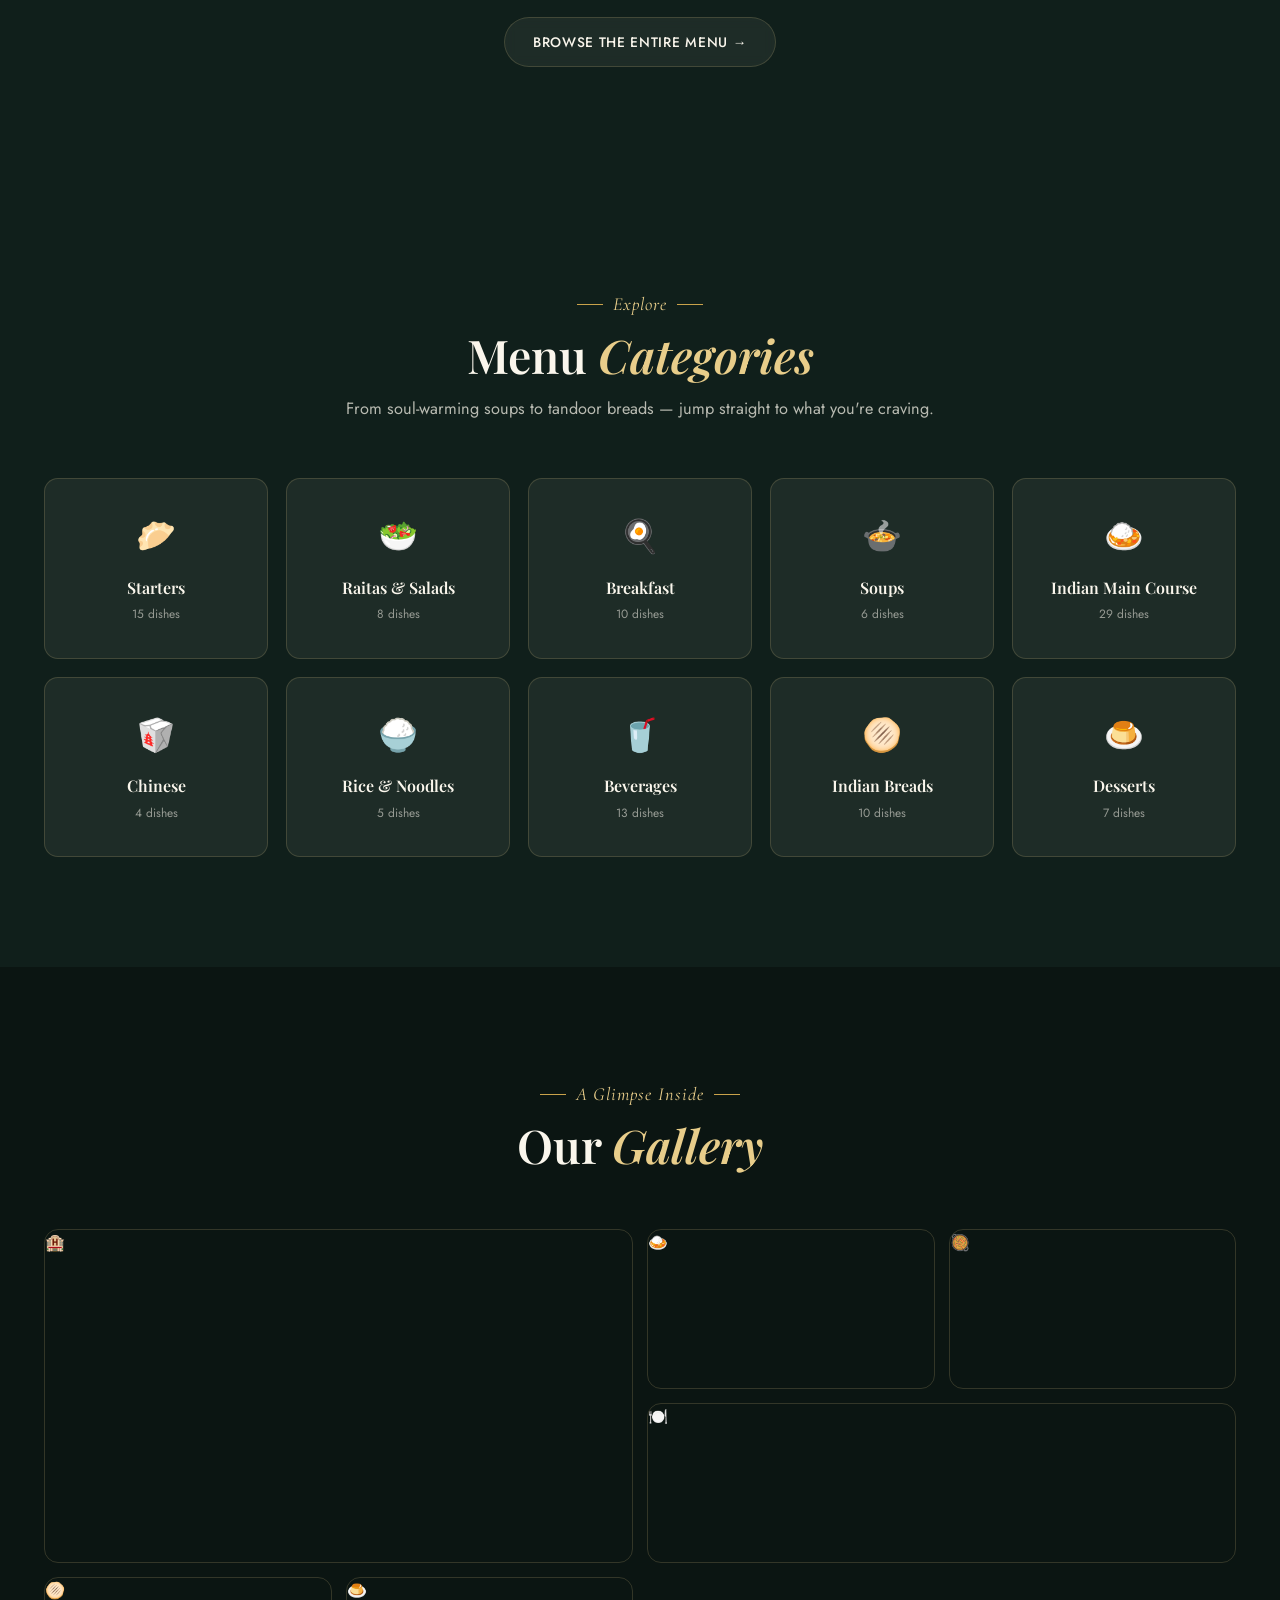
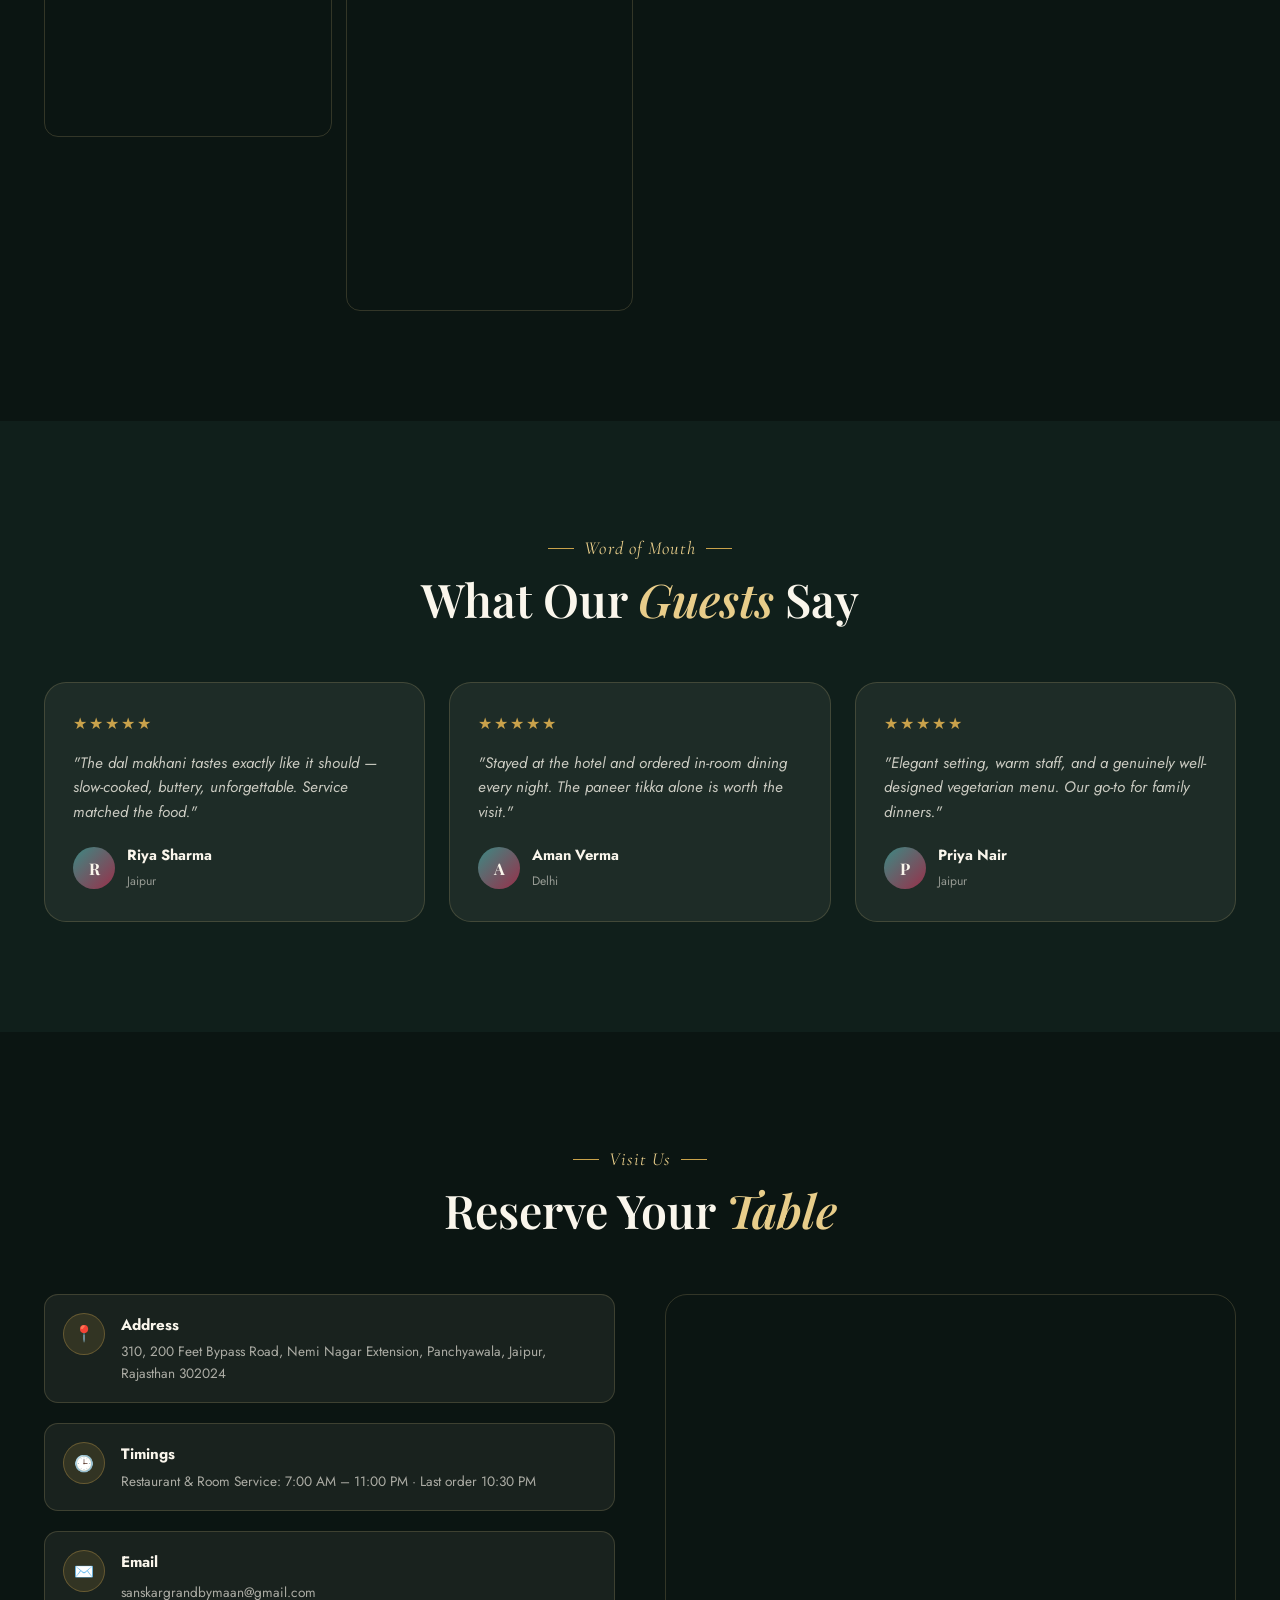
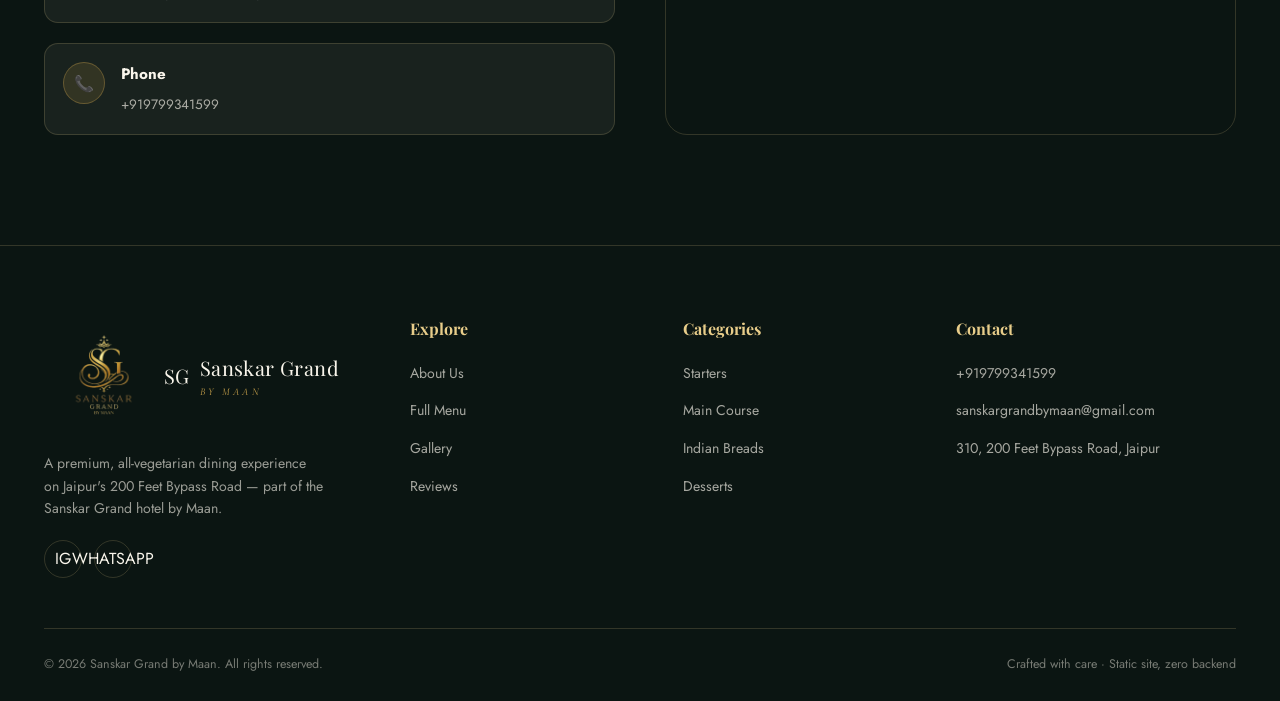
==== commit 72e141f8: "Update email contact in footer" ====
--- a/index.html
+++ b/index.html
@@ -333,7 +333,7 @@
         <h6>Contact</h6>
         <ul>
           <li><a href="tel:+919799341599">+919799341599</a></li>
-          <li><a href="mailto:sanskar@thecountryinn.com">sanskar@thecountryinn.com</a></li>
+          <li><a href="mailto:sanskargrandbymaan@gmail.com">sanskargrandbymaan@gmail.com</a></li>
           <li><a href="#contact">310, 200 Feet Bypass Road, Jaipur</a></li>
         </ul>
       </div>
--- a/css/style.css
+++ b/css/style.css
@@ -240,30 +240,27 @@
   letter-spacing: 0.02em;
 }
 .brand-mark {
-  width: 40px;
-  height: 40px;
-  border-radius: 50%;
-  border: 1px solid var(--gold-500);
-  display: flex;
-  align-items: center;
-  justify-content: center;
-  color: var(--gold-300);
-  font-size: 1.1rem;
-  position: relative;
-  overflow: hidden;
-  flex-shrink: 0;
-  background: var(--navy-900);
+    display: flex;
+    align-items: center;
+    justify-content: center;
+
+    border: none;
+    border-radius: 0;
+    background: transparent;
+
+    width: auto;
+    height: auto;
+    padding: 0;
 }
 /* Real logo image sits on top, filling the circular frame.
    If images/logo.png doesn't exist yet, onerror hides the <img>
    and the "SG" text underneath shows through automatically —
    so the site never shows a broken-image icon. */
-.brand-logo-img {
-  position: absolute;
-  inset: 0;
-  width: 100%;
-  height: 100%;
-  object-fit: cover;
+.brand-logo-img{
+    width:120px;      /* Try 60–80px */
+    height:120px;
+    object-fit:contain;
+    display:block;
 }
 .brand-fallback { position: relative; z-index: 0; }
 
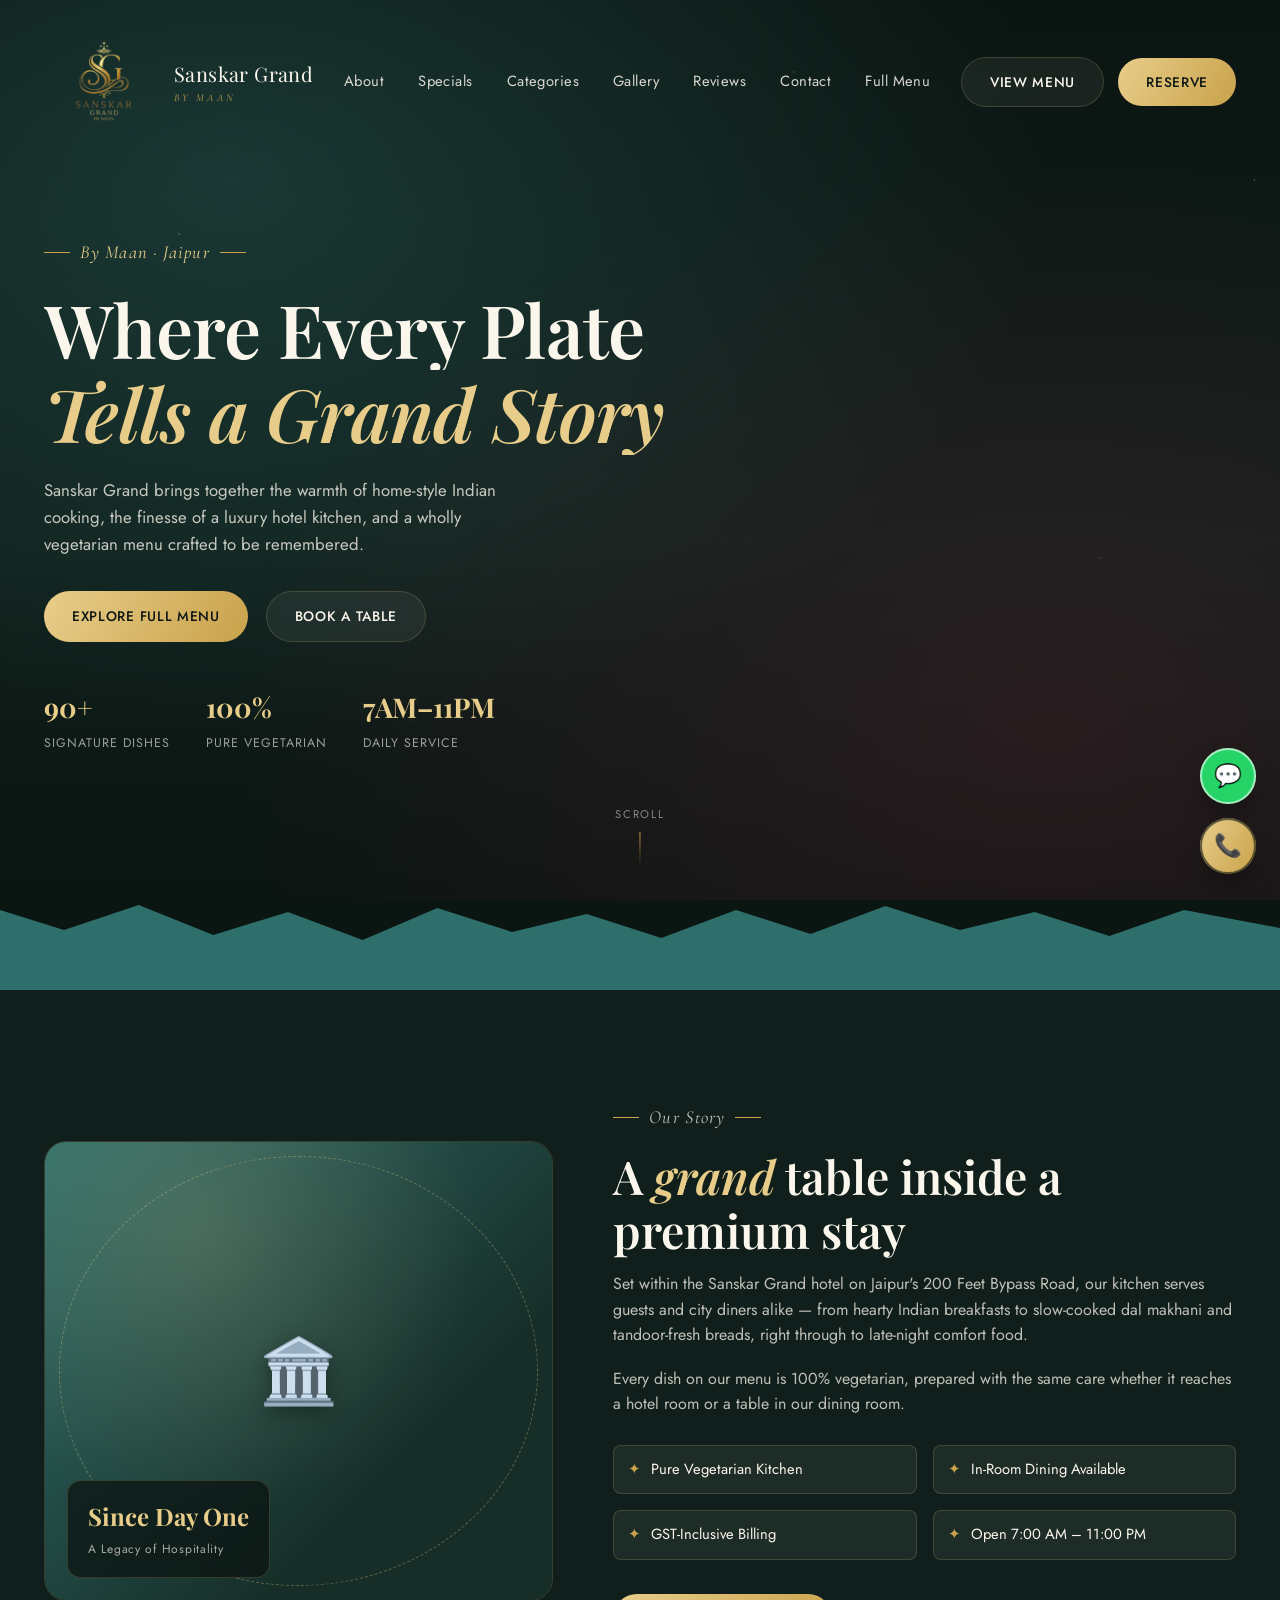
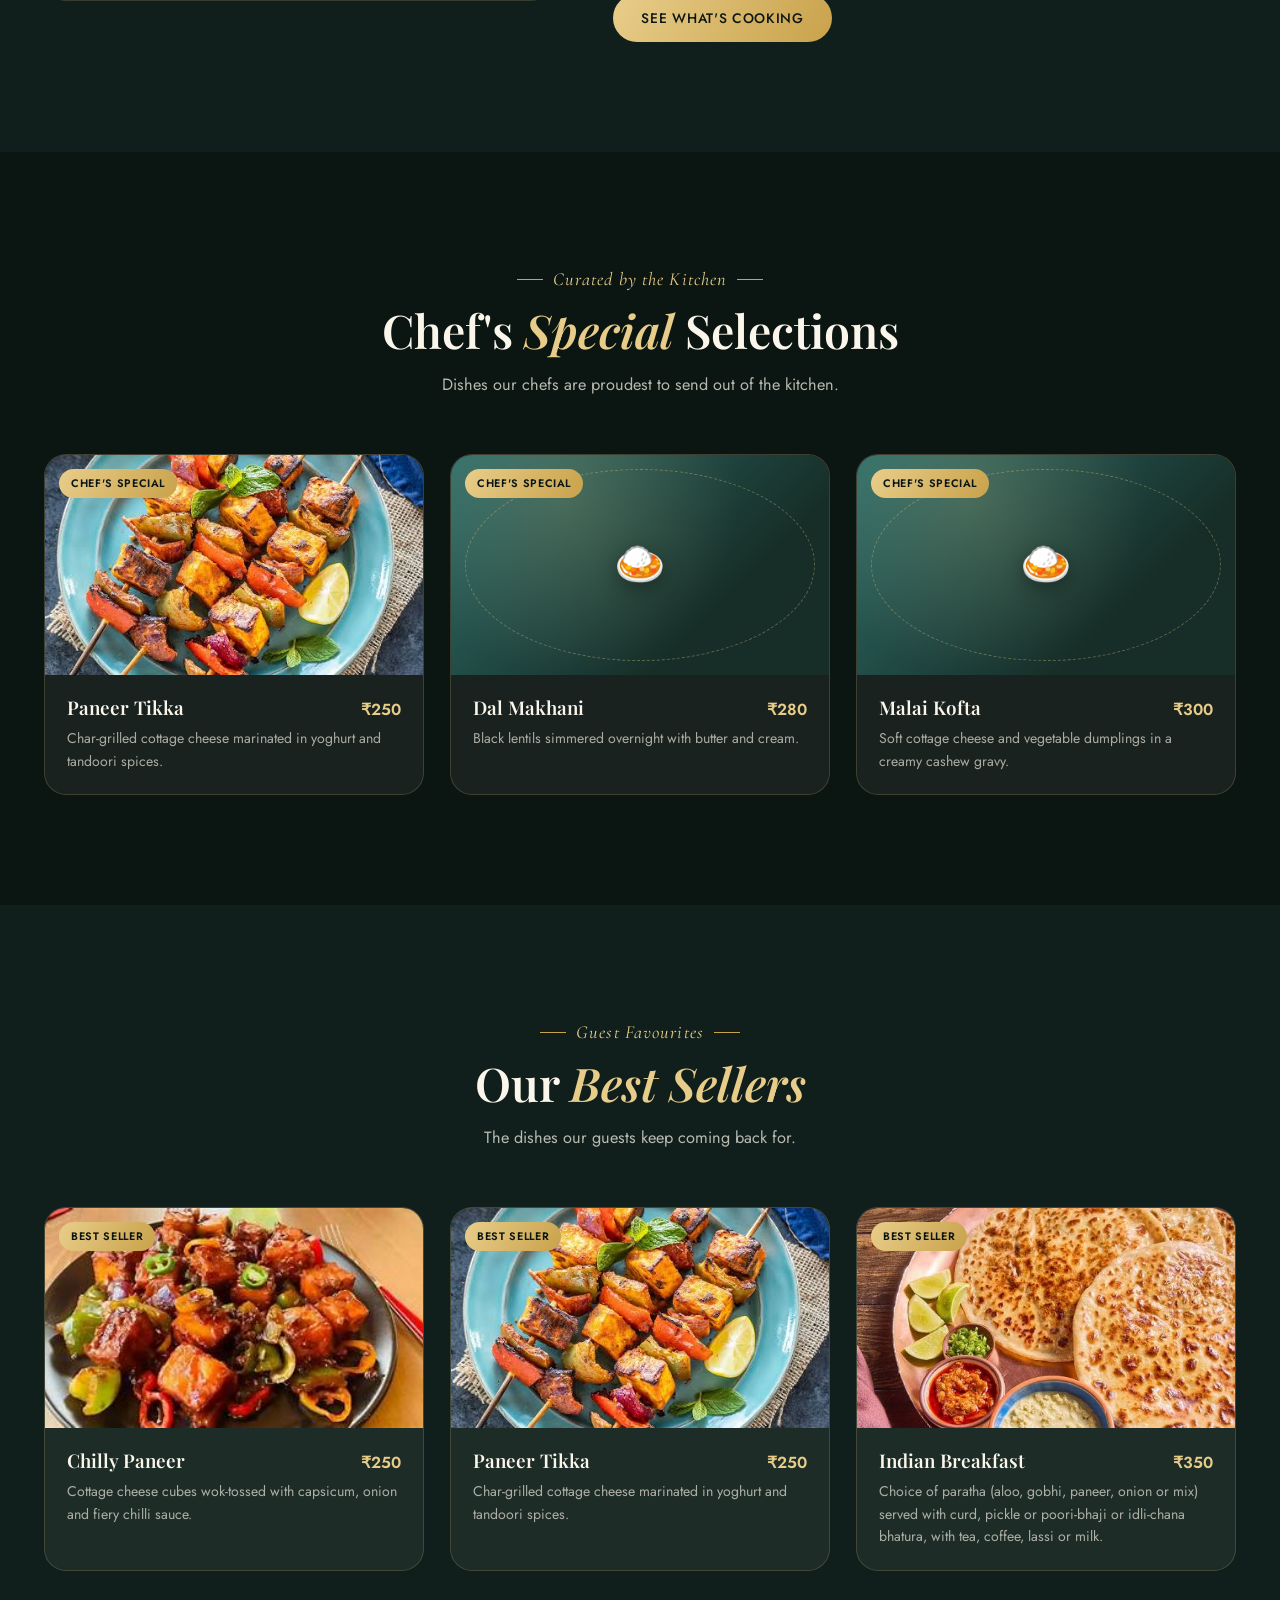
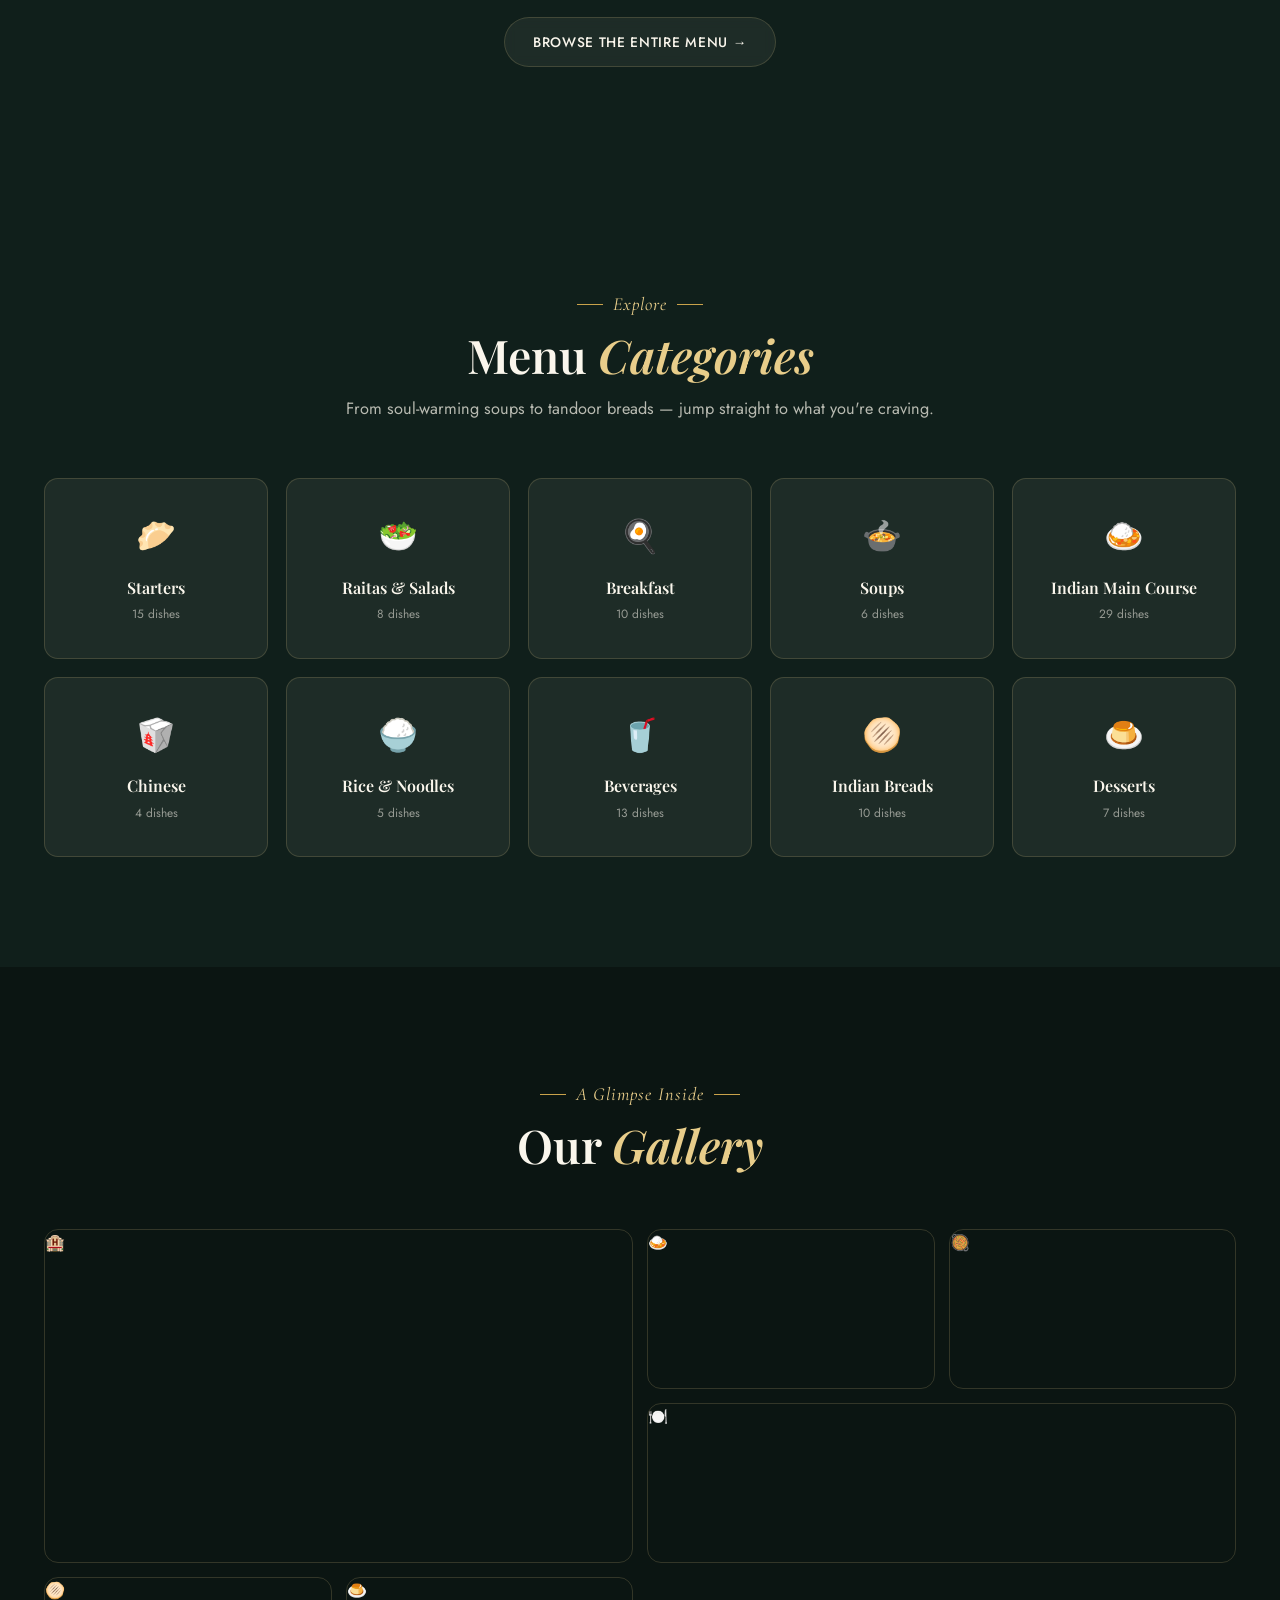
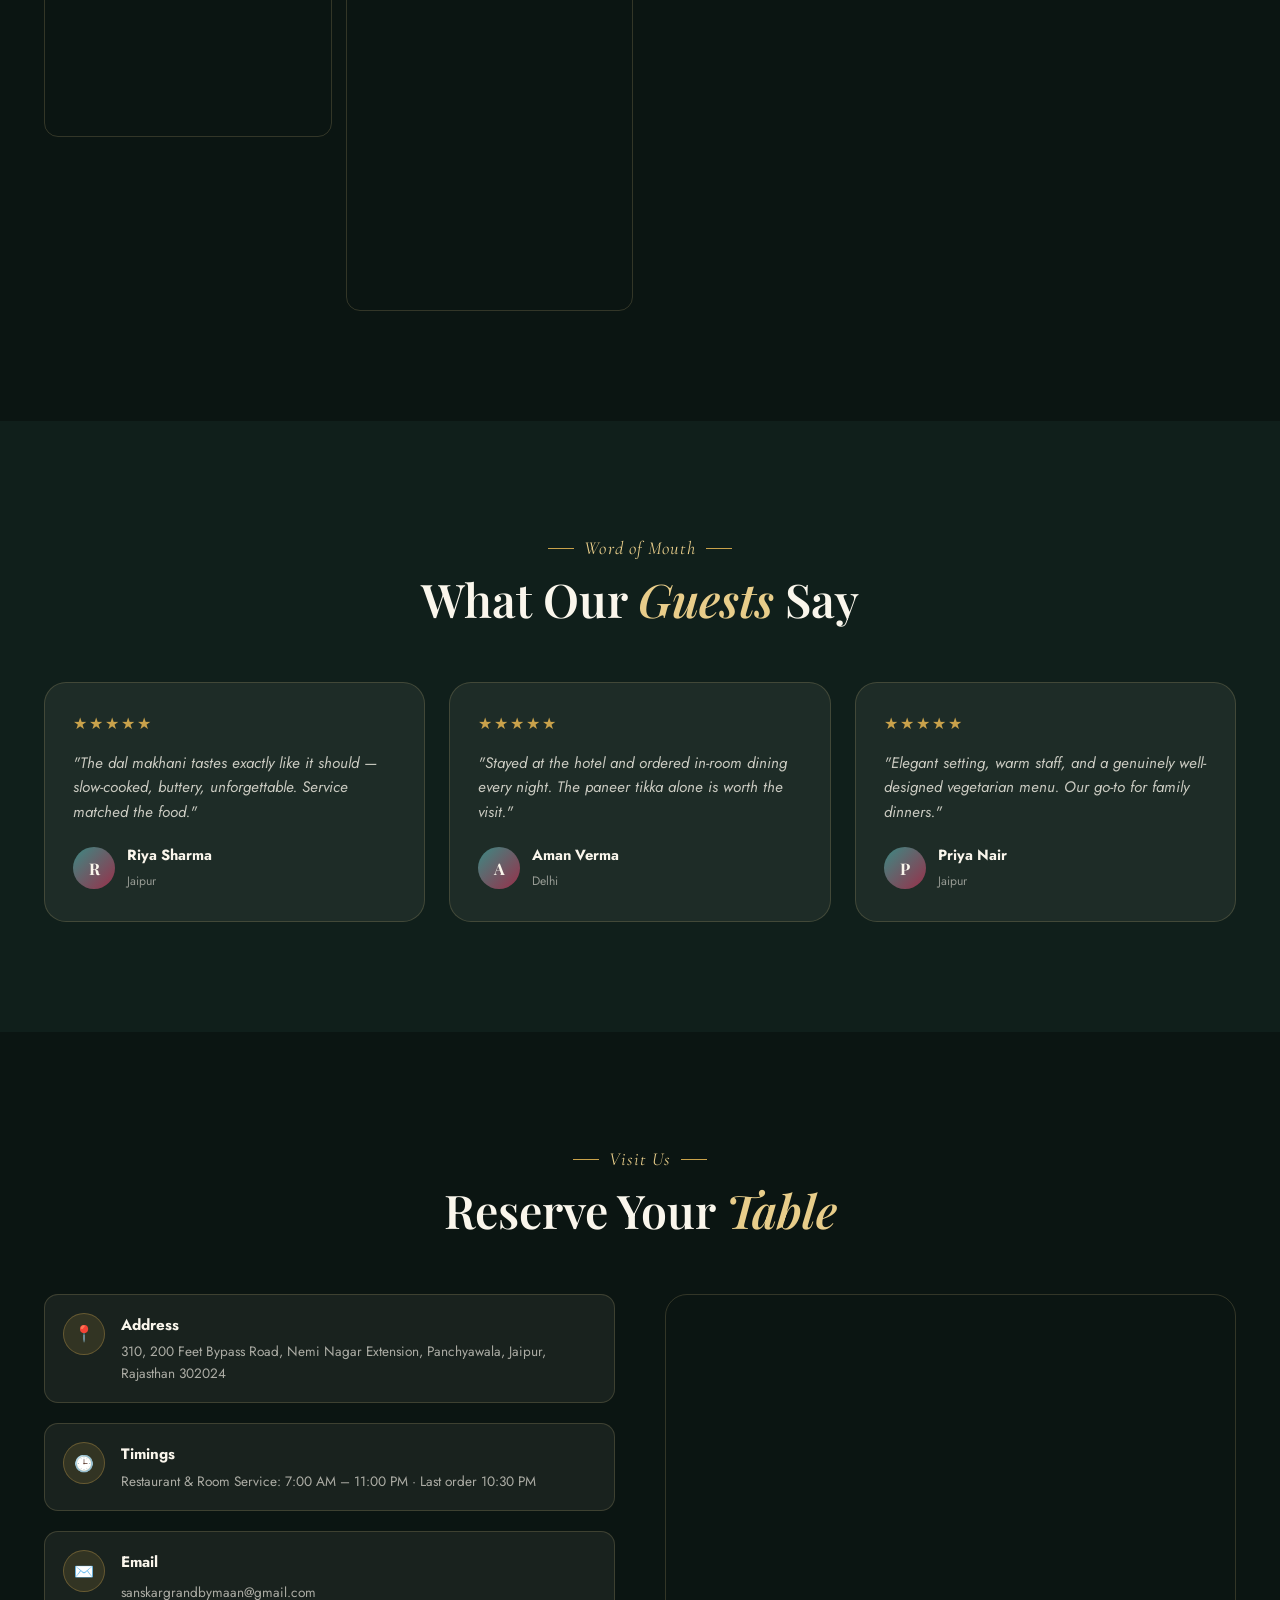
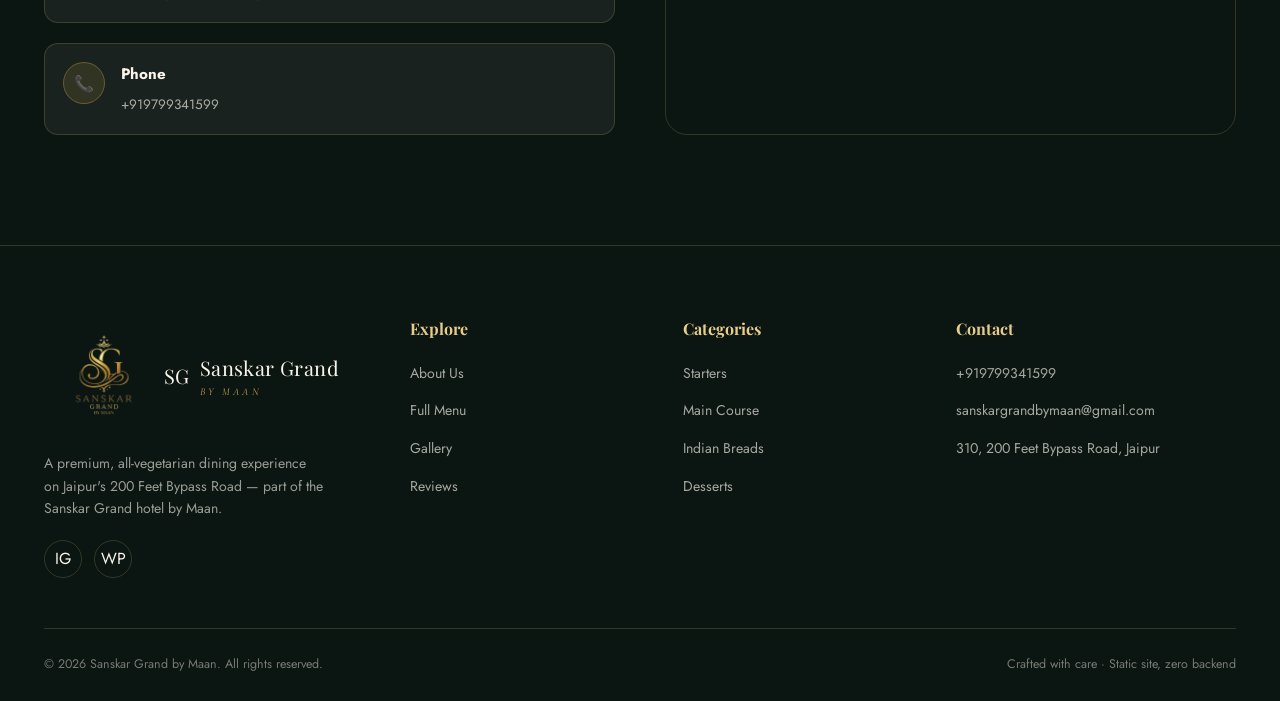
==== commit 7e788be7: "Update index.html" ====
--- a/index.html
+++ b/index.html
@@ -308,7 +308,7 @@
         <p>A premium, all-vegetarian dining experience on Jaipur's 200 Feet Bypass Road — part of the Sanskar Grand hotel by Maan.</p>
         <div class="footer-social">
           <a href="https://www.instagram.com/sanskar_grand?igsh=NGhwZ3Ricm1xeHpr" aria-label="Instagram">IG</a>
-          <a href="https://wa.me/919799341599" aria-label="WhatsApp">WHATSAPP</a>
+          <a href="https://wa.me/919799341599" aria-label="WhatsApp">WP</a>
         </div>
       </div>
       <div class="footer-col">
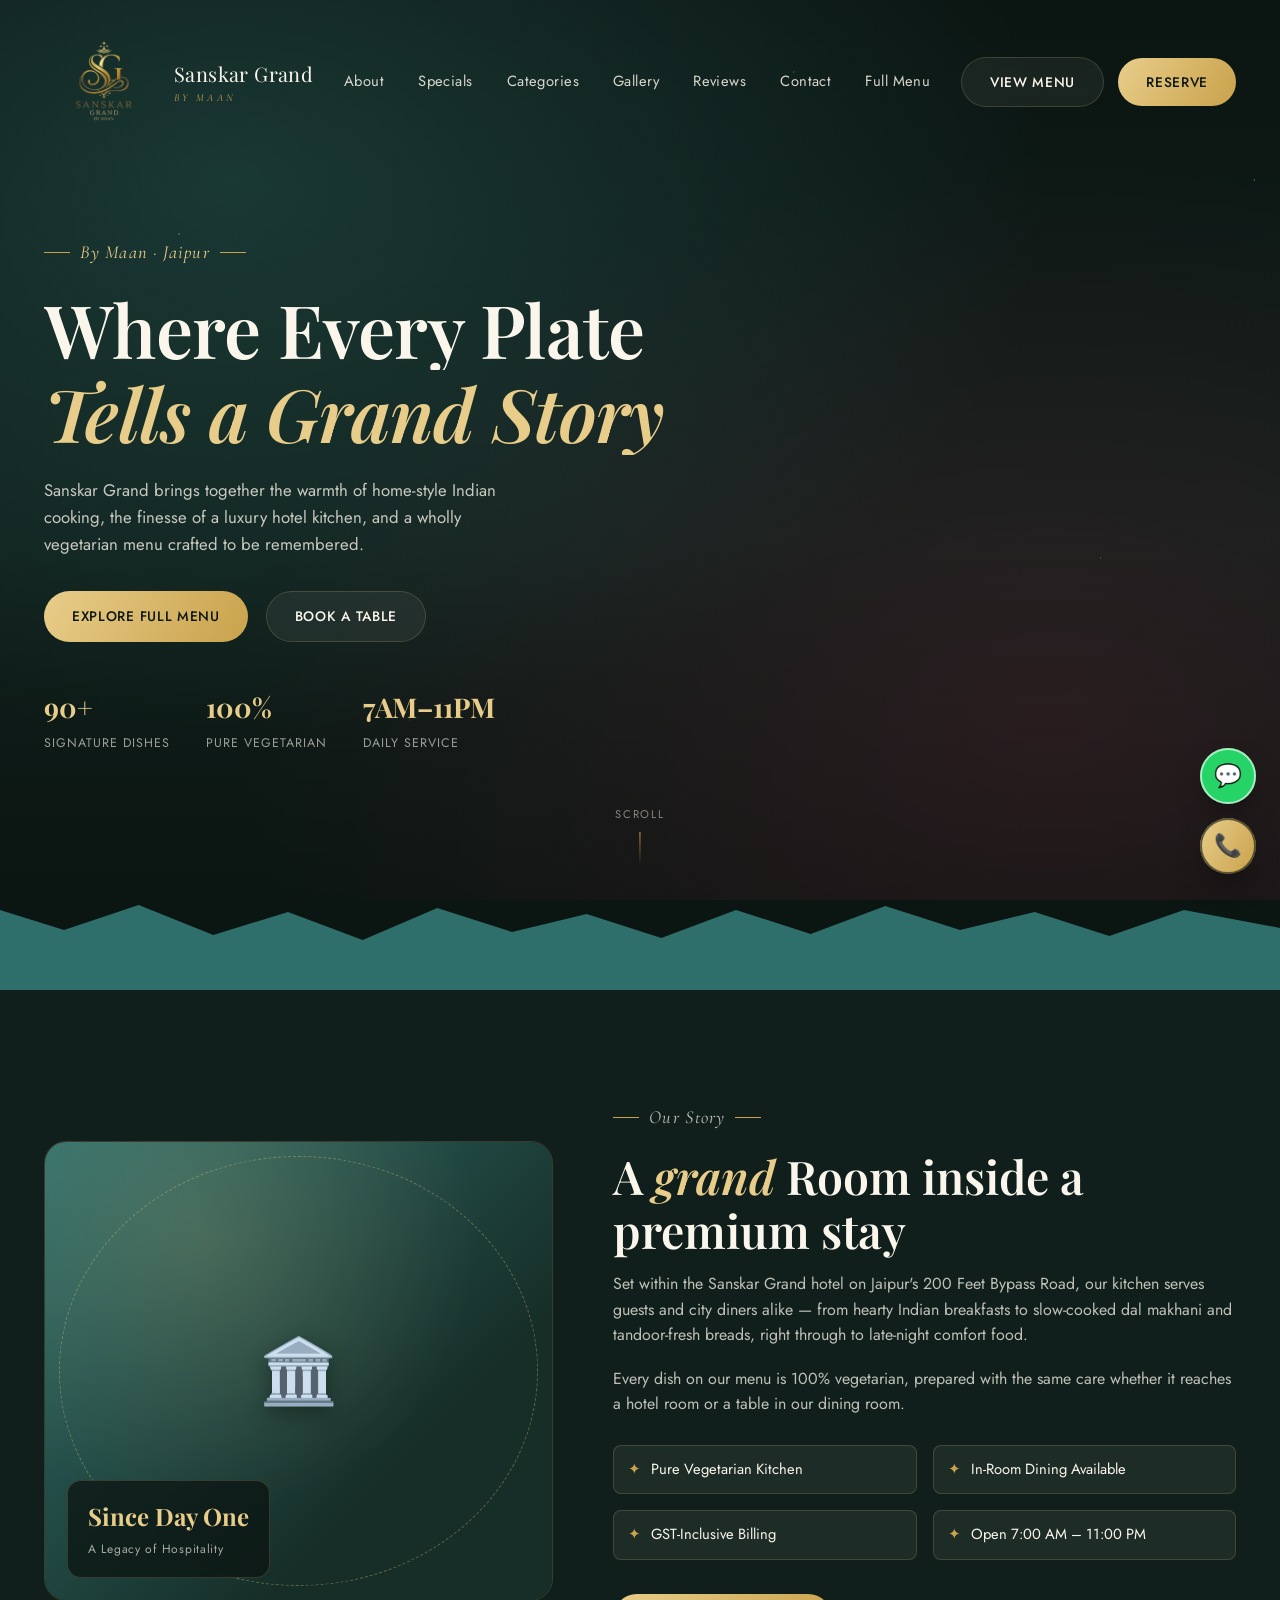
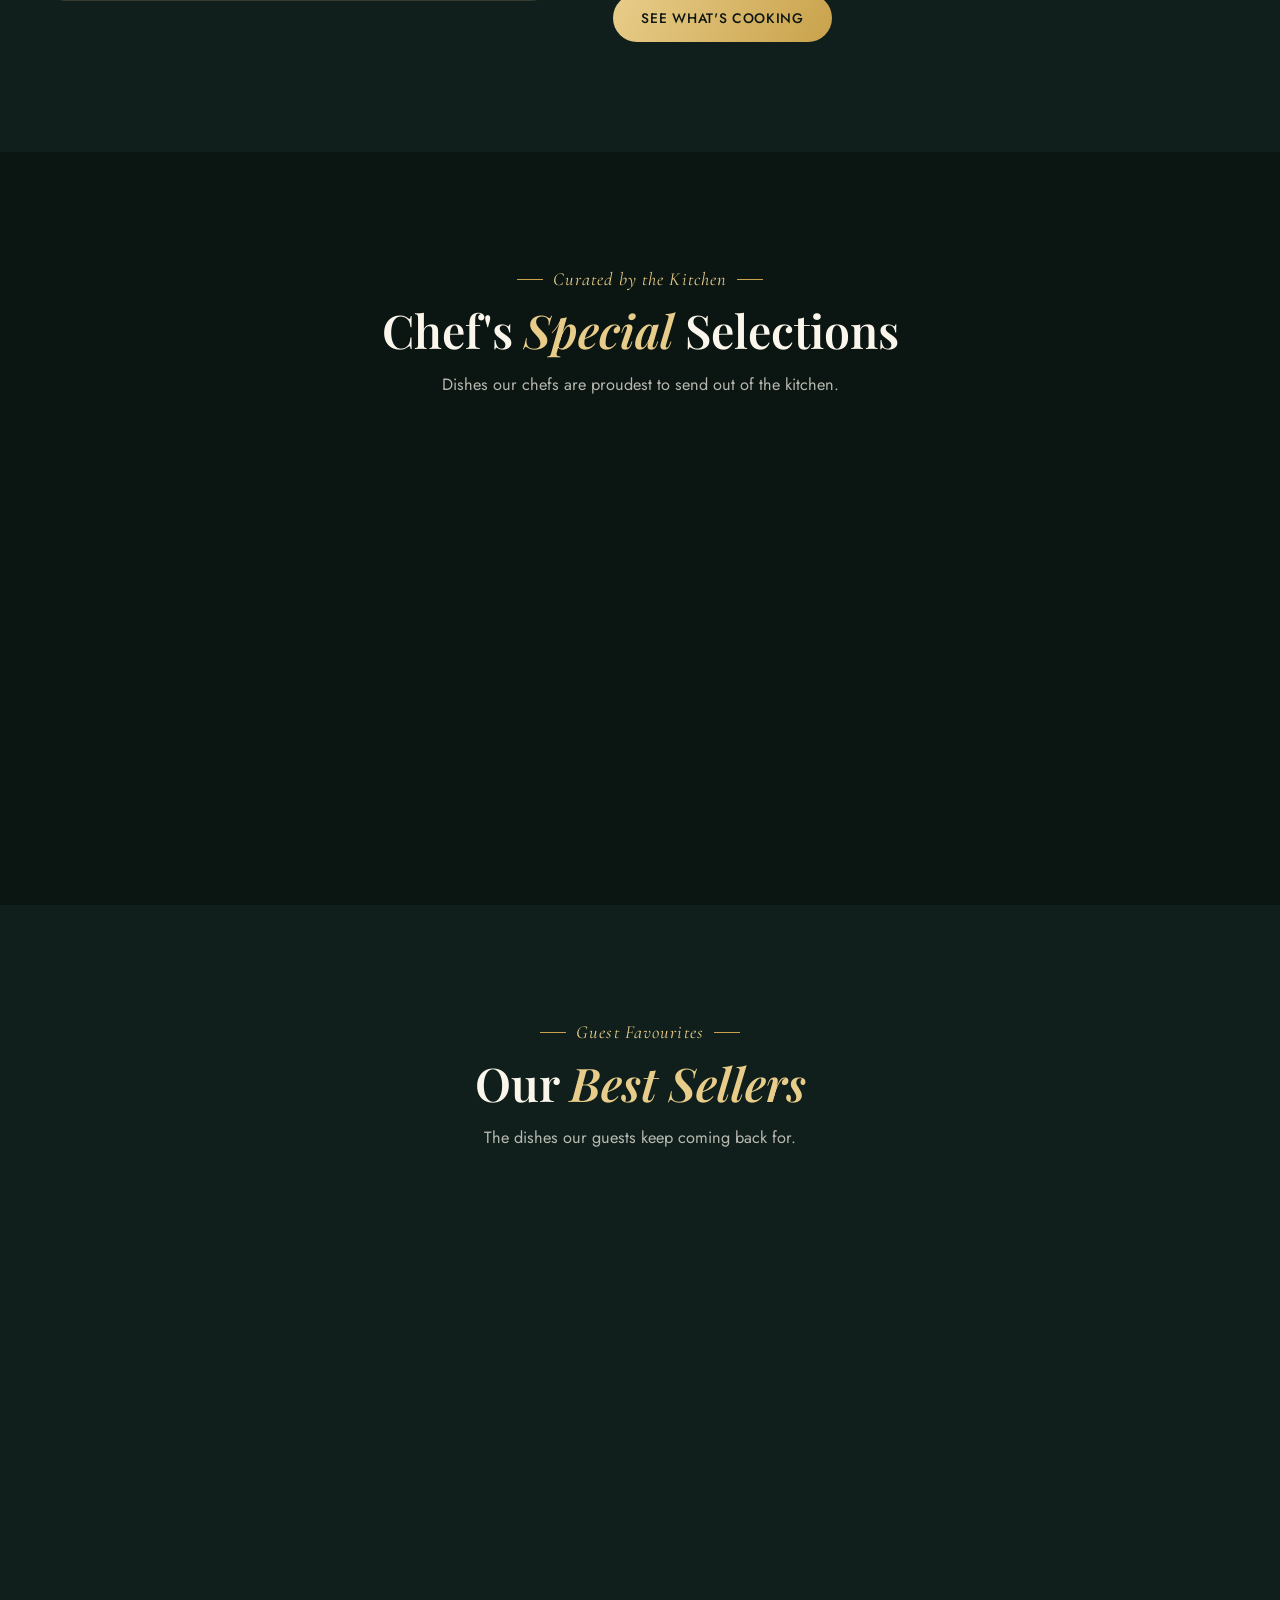
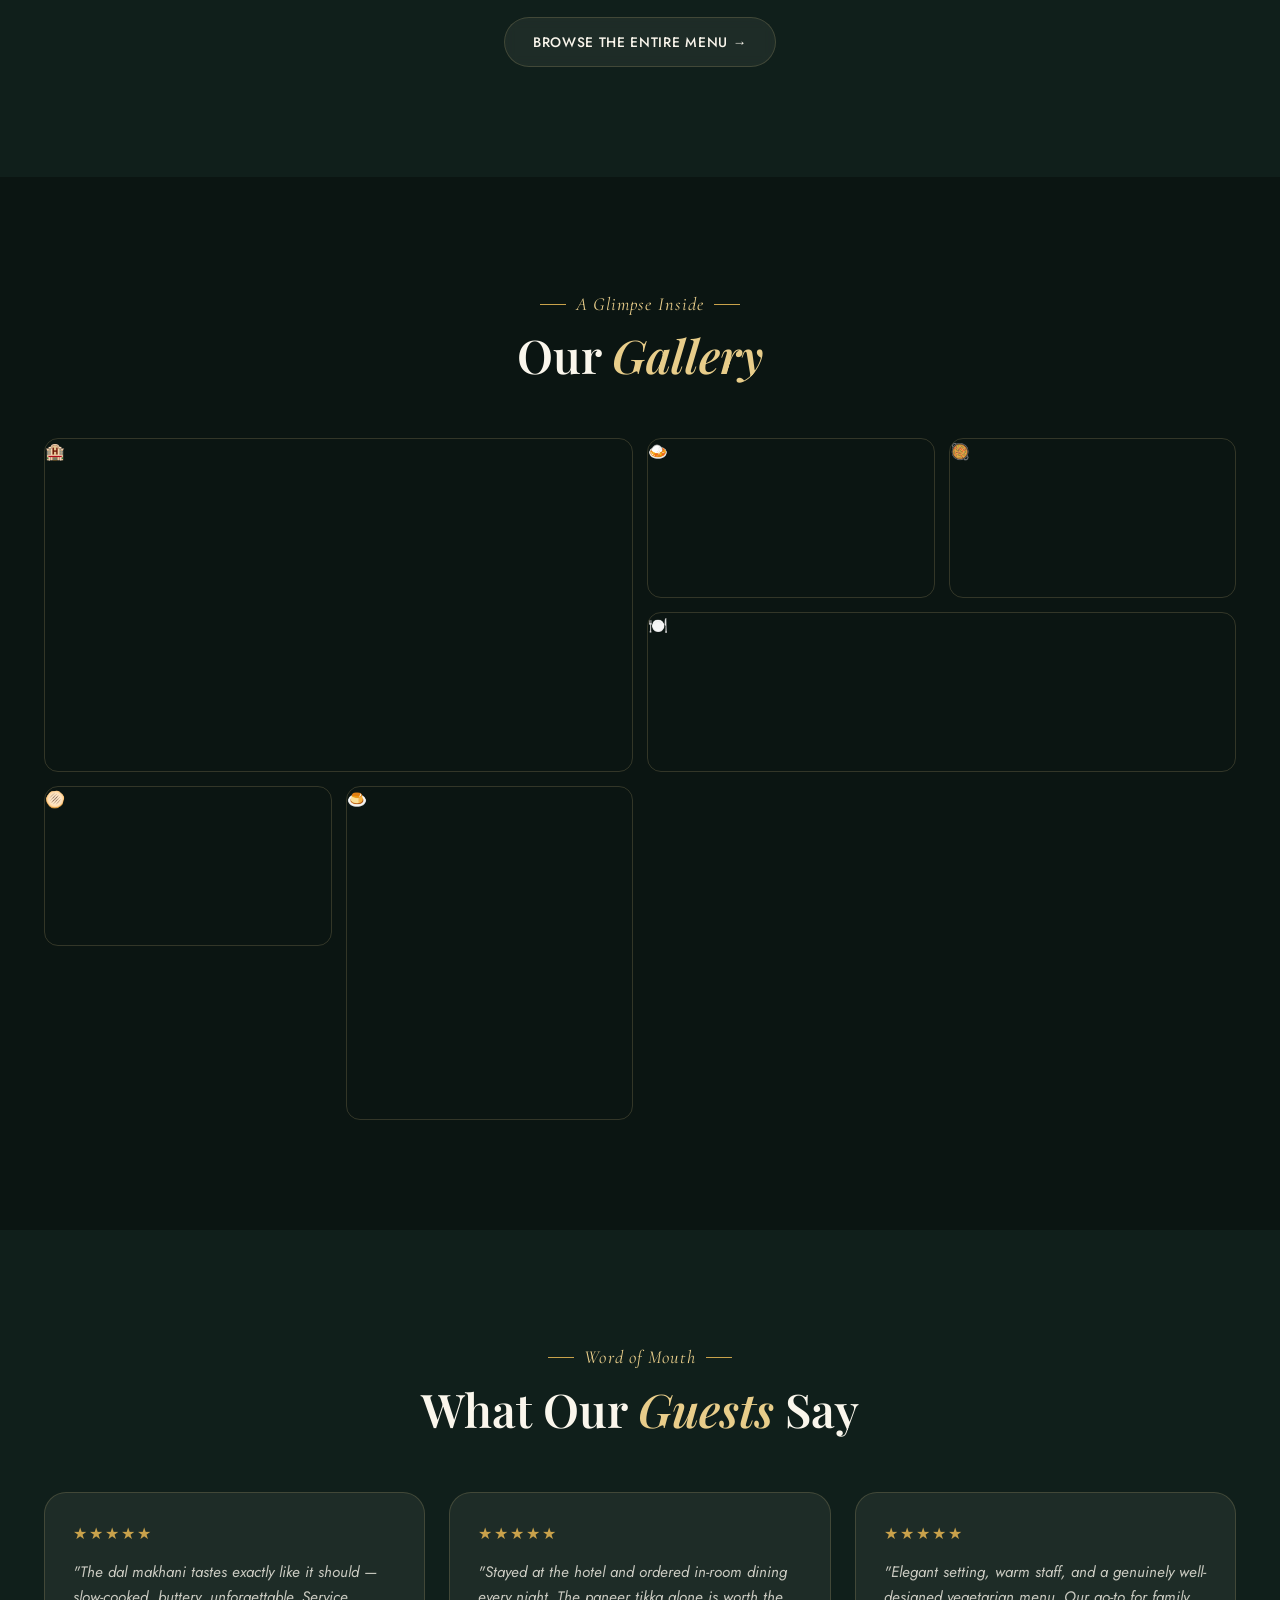
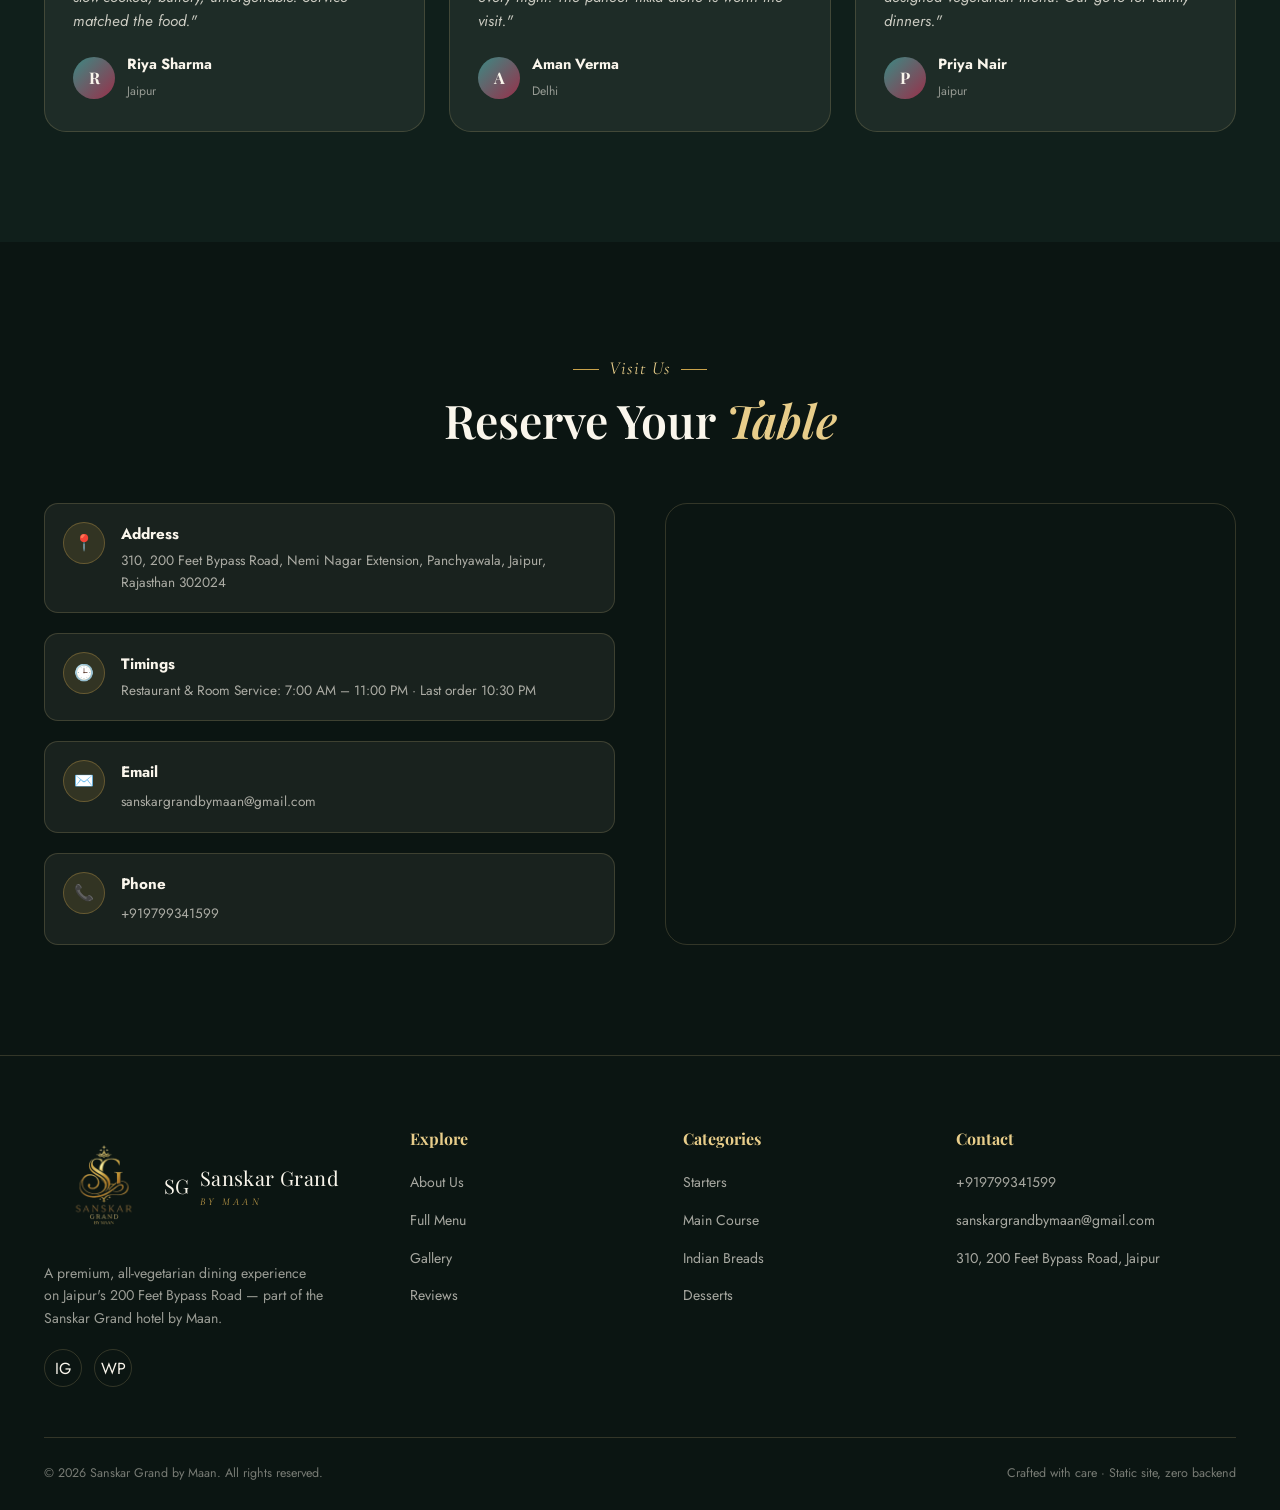
==== commit 3aa6a27b: "Update loading screen and hero section content" ====
--- a/index.html
+++ b/index.html
@@ -49,7 +49,7 @@
 
 <!-- ==================== Loading Screen ==================== -->
 <div id="loading-screen" aria-hidden="true">
-  <div class="loader-crest">Sanskar Grand</div>
+  <img src="images/logo.png" alt="Sanskar Grand Logo" class="loader-logo">
   <p class="loader-text">Setting the table…</p>
 </div>
 
@@ -109,15 +109,15 @@
     <div class="hero-visual" aria-hidden="true">
       <div class="hero-card card-back">
         <div class="plate-placeholder" style="aspect-ratio:4/3;border-radius:14px;"><span>🍛</span></div>
-        <span class="tag">Main Course</span>
-        <h4>Butter Paneer Masala</h4>
-        <p>Velvety tomato-butter gravy</p>
+        <span class="tag">Rooms</span>
+        <h4>super deluxe</h4>
+        <p>fully equiped</p>
       </div>
       <div class="hero-card card-front">
-        <div class="plate-placeholder" style="aspect-ratio:4/3;border-radius:14px;"><span>🍮</span></div>
-        <span class="tag">Dessert</span>
-        <h4>Hot Gulab Jamun</h4>
-        <p>Served warm, rose-scented syrup</p>
+        <div class="hotel" style="aspect-ratio:4/3;border-radius:14px;"><span>🍮</span></div>
+        <span class="tag">Sanskar Grand</span>
+        <h4>hotel Front</h4>
+        <p>serve luxury</p>
       </div>
     </div>
   </div>
@@ -141,7 +141,7 @@
     </div>
     <div class="about-copy reveal reveal-delay-1">
       <p class="eyebrow">Our Story</p>
-      <h2 class="section-title">A <em>grand</em> table inside a premium stay</h2>
+      <h2 class="section-title">A <em>grand</em> Room inside a premium stay</h2>
       <p>
         Set within the Sanskar Grand hotel on Jaipur's 200 Feet Bypass Road, our kitchen
         serves guests and city diners alike — from hearty Indian breakfasts to slow-cooked
@@ -193,20 +193,6 @@
   </div>
 </section>
 
-<!-- ==================== Categories ==================== -->
-<section class="categories" id="categories">
-  <div class="container">
-    <div class="section-head reveal">
-      <p class="eyebrow">Explore</p>
-      <h2 class="section-title">Menu <em>Categories</em></h2>
-      <p class="section-sub" style="margin:0 auto;">From soul-warming soups to tandoor breads — jump straight to what you're craving.</p>
-    </div>
-    <div class="cat-grid" id="category-grid">
-      <!-- populated by app.js -->
-    </div>
-  </div>
-</section>
-
 <!-- ==================== Gallery ==================== -->
 <section class="gallery" id="gallery">
   <div class="container">
@@ -217,7 +203,7 @@
     <div class="gallery-grid">
       <figure class="reveal"><div class="ourhotel" style="height:100%;"><span>🏨</span></div><figcaption>our hotel at night</figcaption></figure>
       <figure class="reveal reveal-delay-1"><div class="restorant" style="height:100%;"><span>🍛</span></div><figcaption>restorant</figcaption></figure>
-      <figure class="reveal reveal-delay-2"><div class="ourteam" style="height:100%;"><span>🥘</span></div><figcaption>Arpit As Staff</figcaption></figure>
+      <figure class="reveal reveal-delay-2"><div class="ourteam" style="height:100%;"><span>🥘</span></div><figcaption> Staff</figcaption></figure>
       <figure class="reveal reveal-delay-3"><div class="ourrooms" style="height:100%;"><span>🍽️</span></div><figcaption>The Dining Room</figcaption></figure>
       <figure class="reveal"><div class="banquete" style="height:100%;"><span>🫓</span></div><figcaption>Our banquete</figcaption></figure>
       <figure class="reveal reveal-delay-1"><div class="chef" style="height:100%;"><span>🍮</span></div><figcaption>Trenned chef</figcaption></figure>
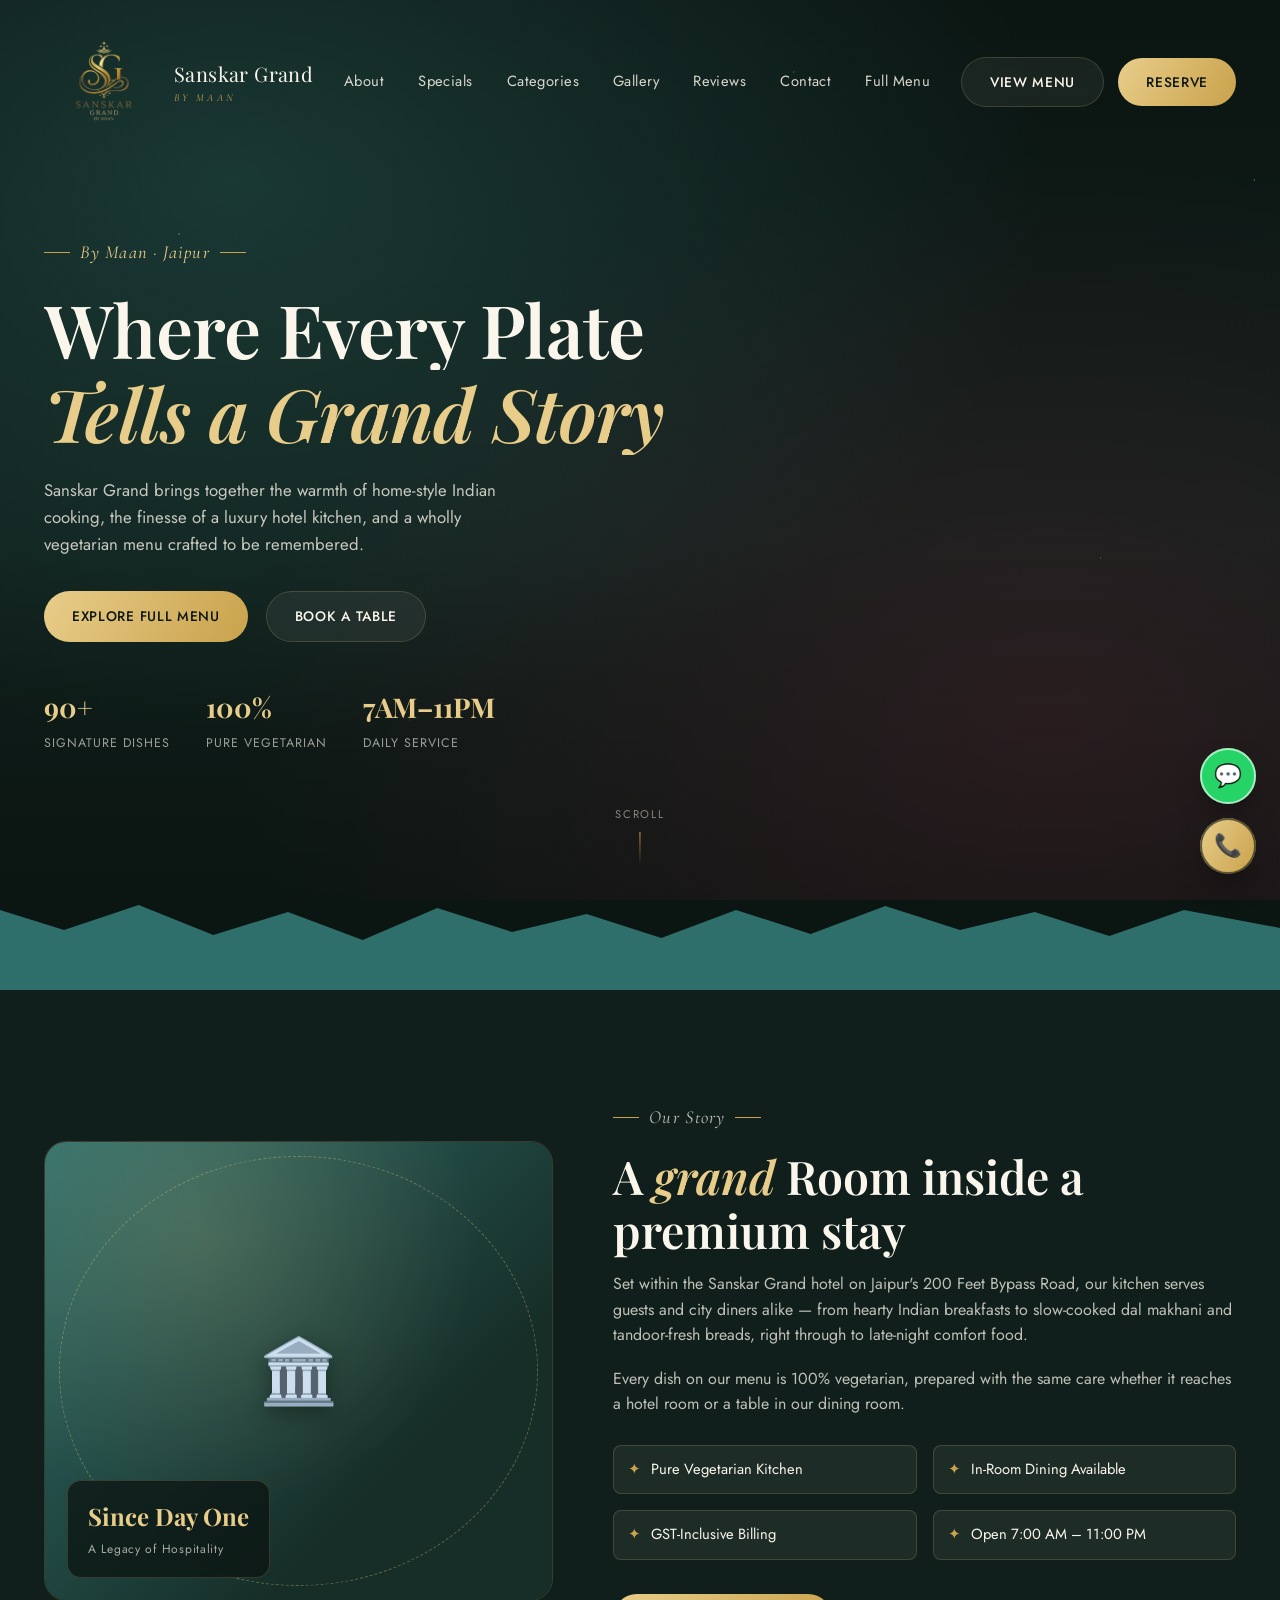
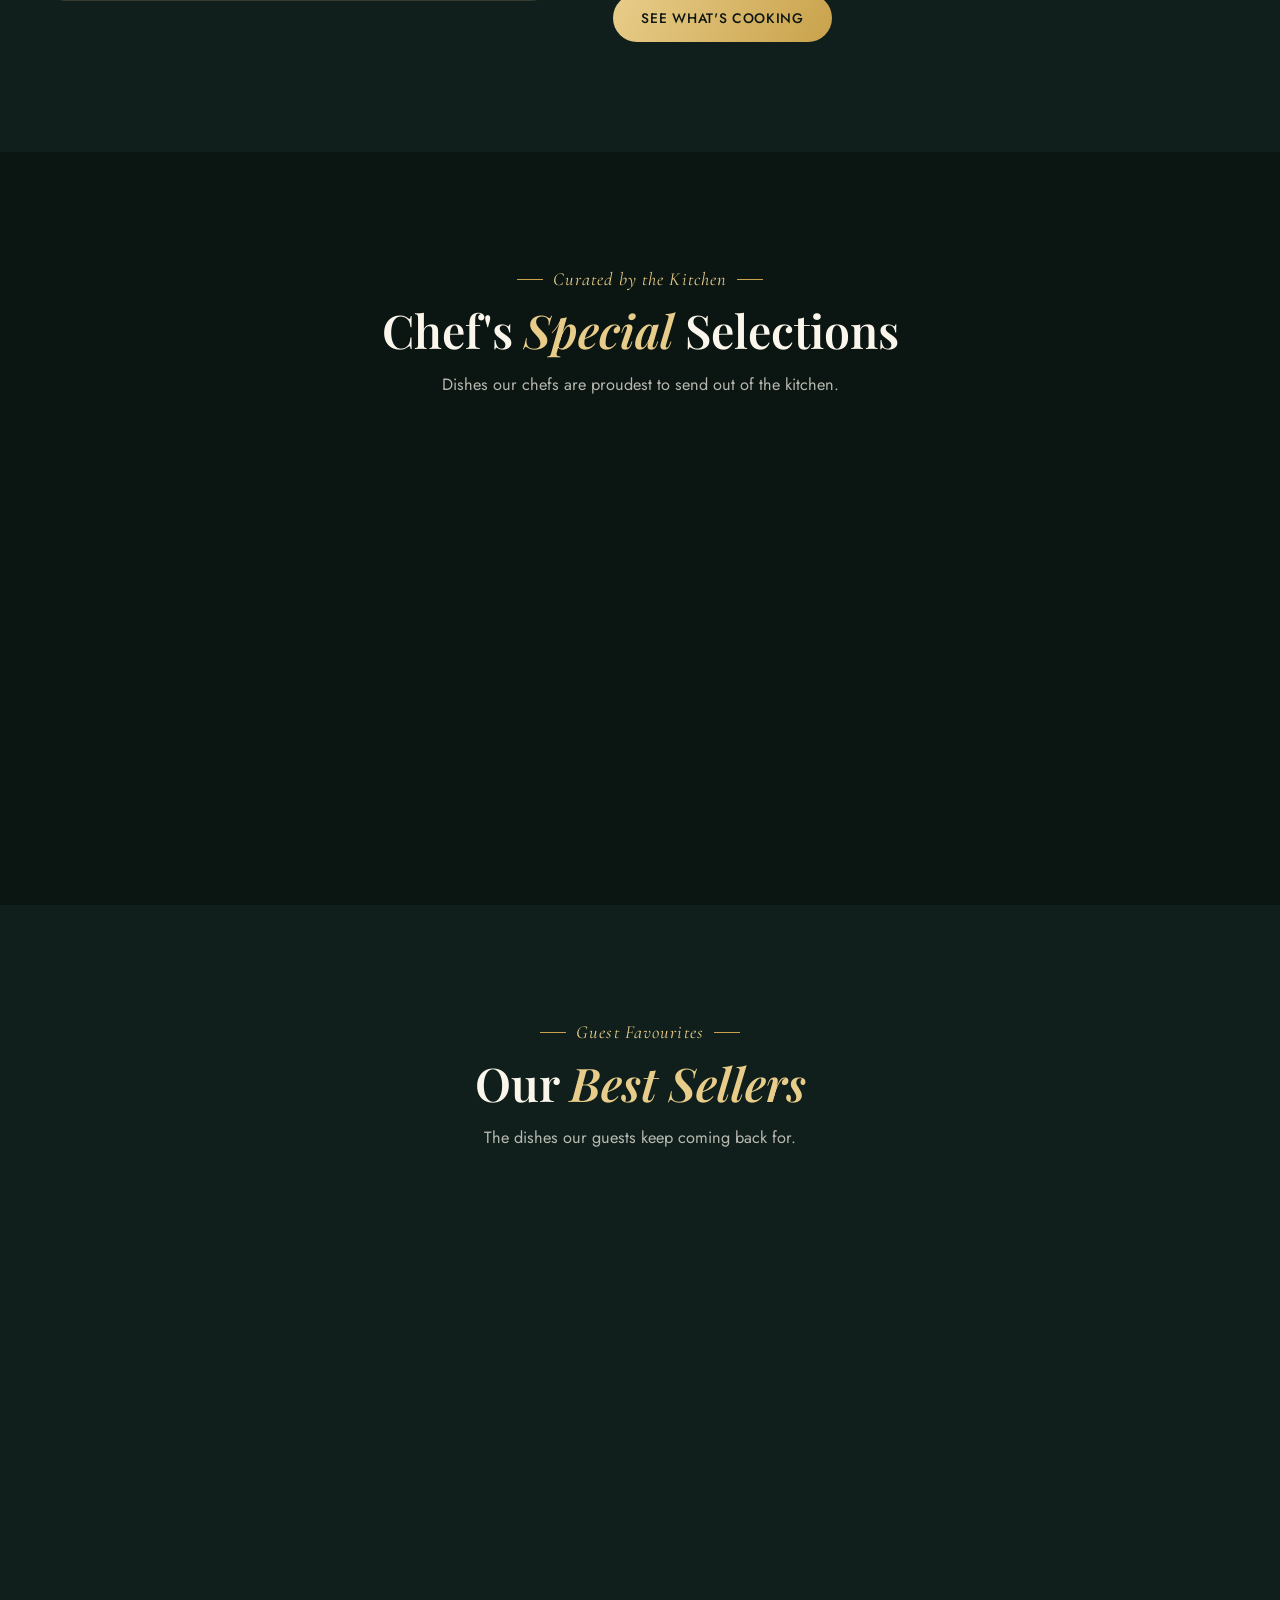
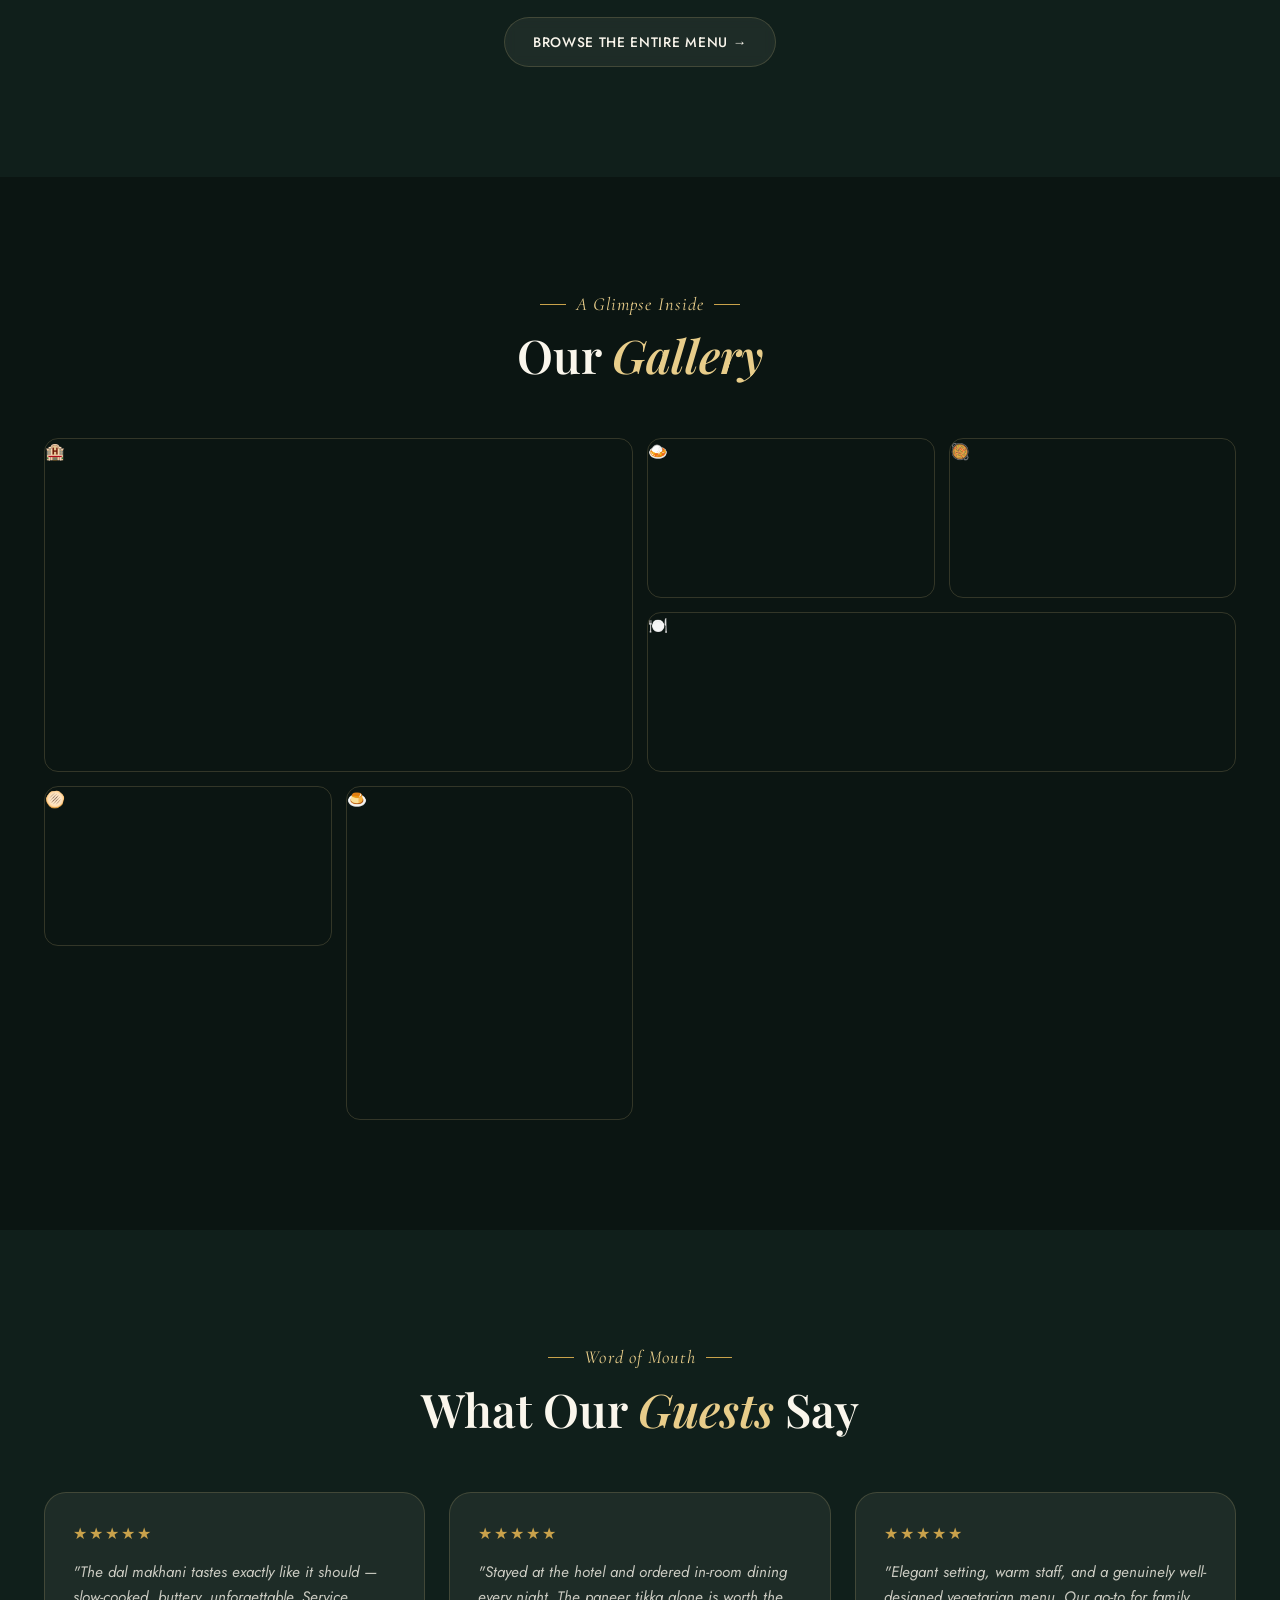
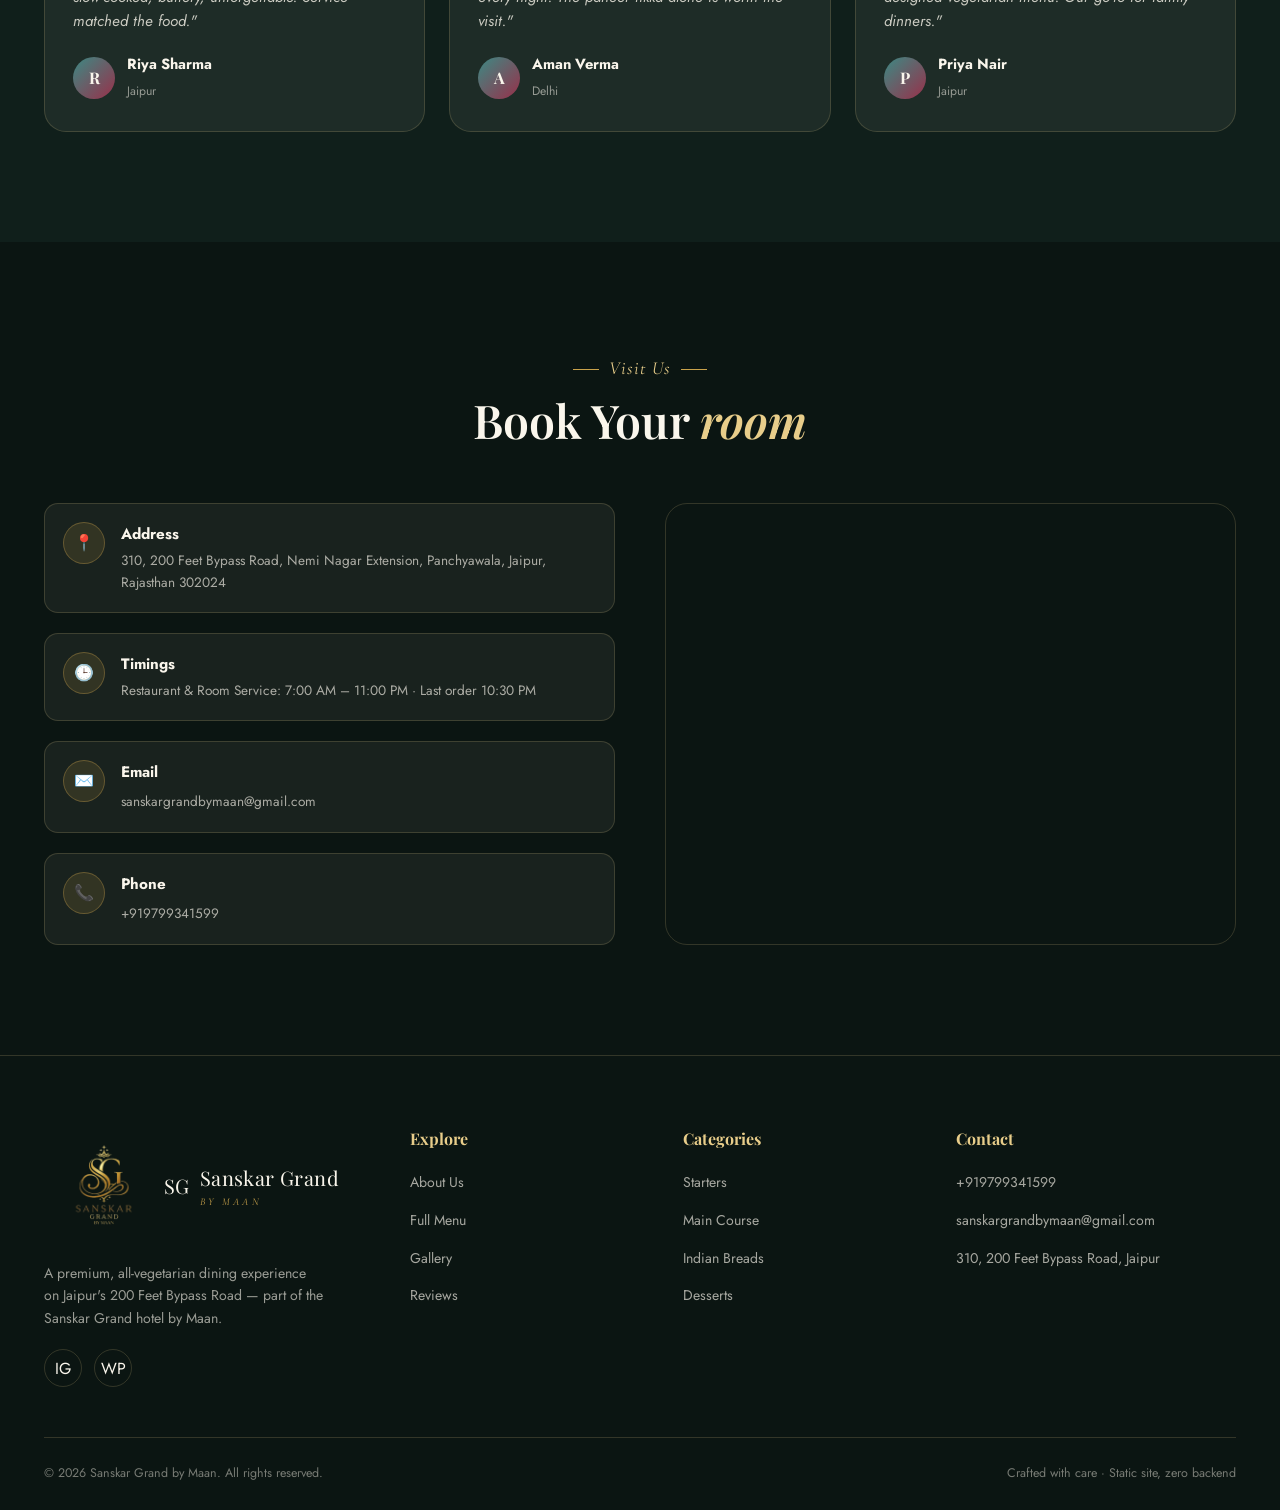
==== commit 036b811c: "Update index.html" ====
--- a/index.html
+++ b/index.html
@@ -252,7 +252,7 @@
   <div class="container">
     <div class="section-head reveal">
       <p class="eyebrow">Visit Us</p>
-      <h2 class="section-title">Reserve Your <em>Table</em></h2>
+      <h2 class="section-title">Book Your <em>room</em></h2>
     </div>
     <div class="contact-grid">
       <div class="contact-info reveal">
